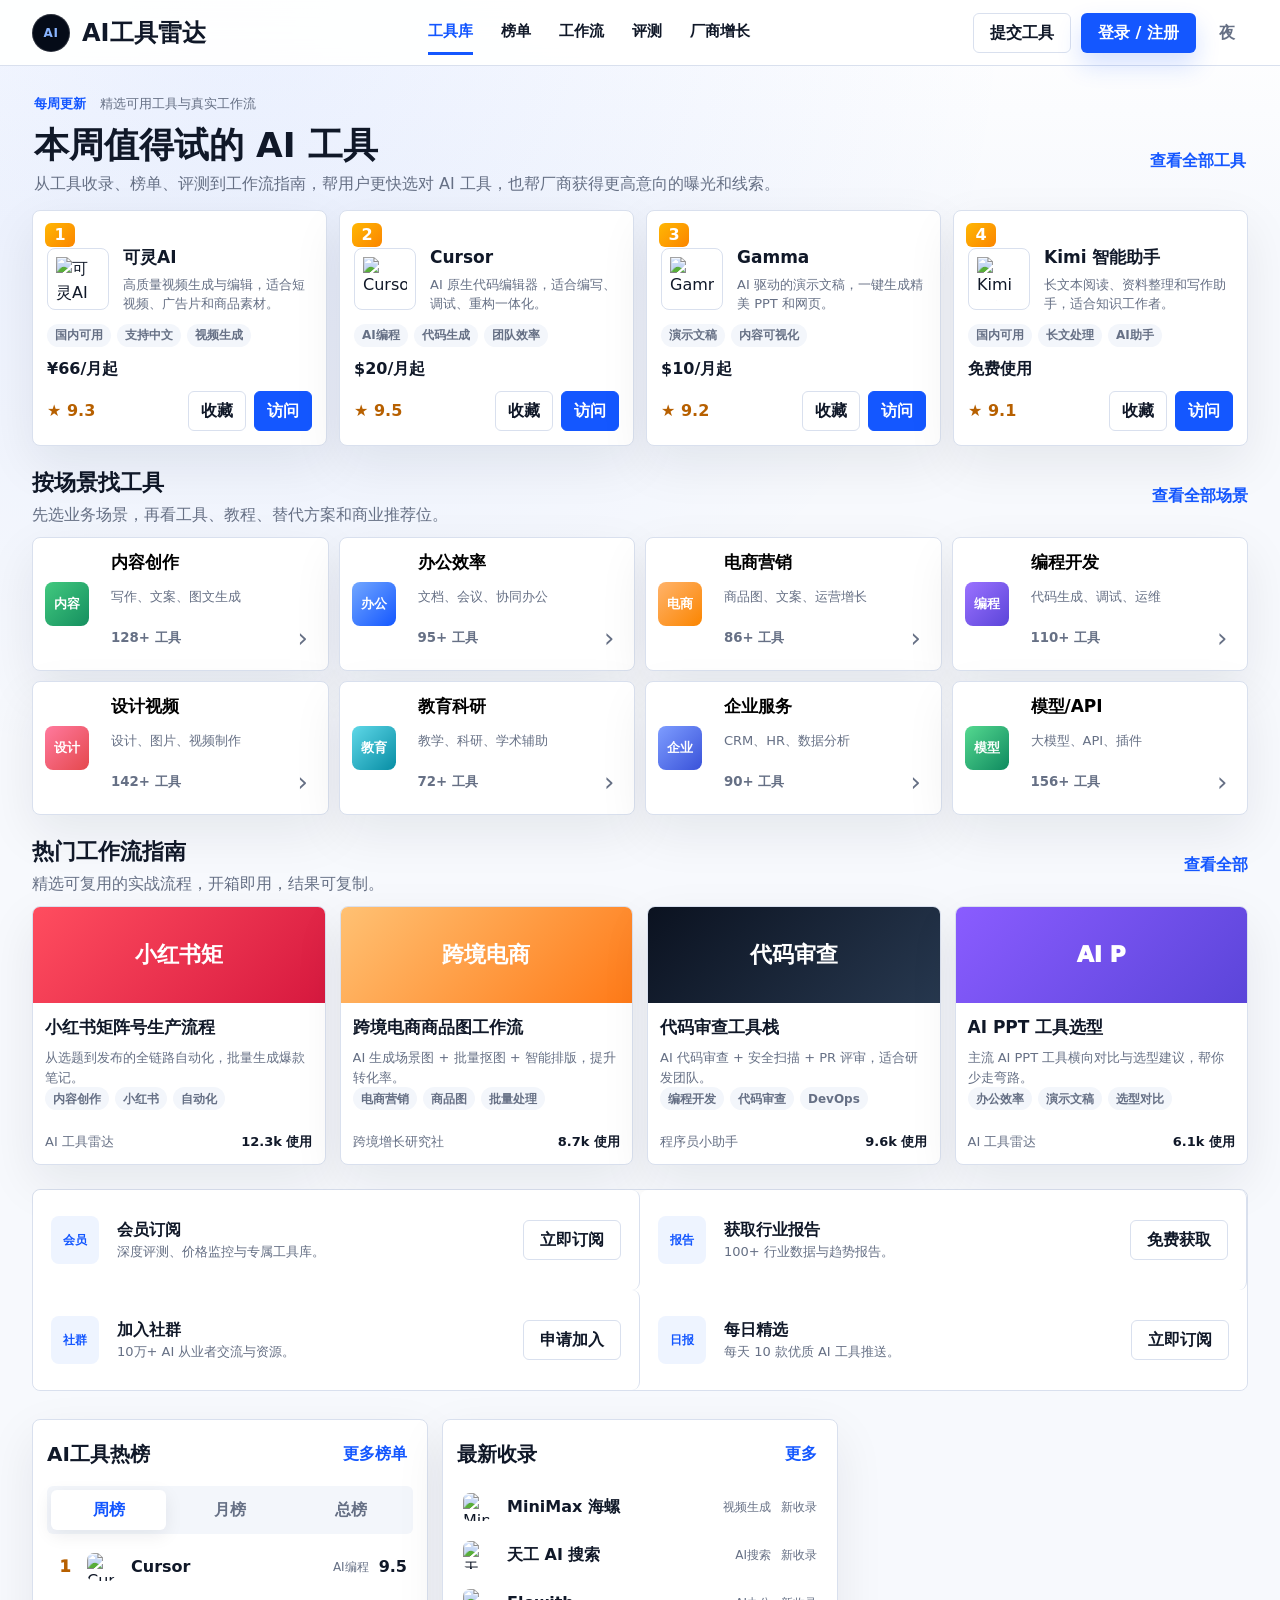
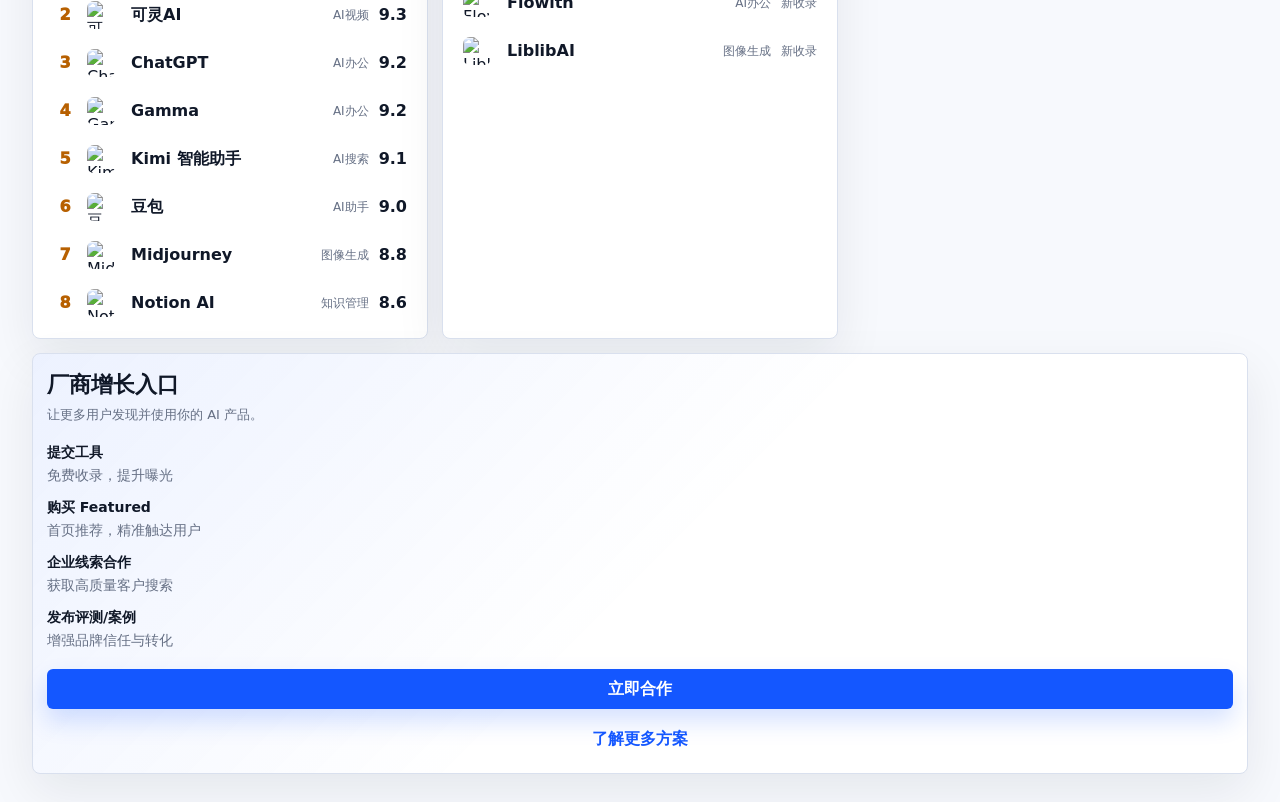
==== index.html @ bb4efcaf "Initial AI tools MVP" ====
<!doctype html>
<html lang="zh-CN">
  <head>
    <meta charset="UTF-8" />
    <meta name="viewport" content="width=device-width, initial-scale=1" />
    <meta
      name="description"
      content="AI工具雷达是面向中文用户的 AI 工具市场、榜单、工作流指南和厂商增长平台。"
    />
    <title>AI工具雷达 - 国内领先的 AI 工具市场</title>
    <link rel="preconnect" href="https://www.google.com" />
    <link rel="stylesheet" href="./styles.css" />
  </head>
  <body>
    <a class="skip-link" href="#main">跳到主要内容</a>

    <header class="site-header">
      <a class="brand" href="#main" aria-label="AI工具雷达首页">
        <span class="brand-mark">AI</span>
        <span class="brand-name">AI工具雷达</span>
      </a>

      <nav class="primary-nav" aria-label="主导航">
        <a class="is-active" href="#tools">工具库</a>
        <a href="#rankings">榜单</a>
        <a href="#workflows">工作流</a>
        <a href="#reviews">评测</a>
        <a href="#growth">厂商增长</a>
      </nav>

      <div class="header-search" role="search">
        <label class="sr-only" for="globalSearch">搜索工具、场景或工作流</label>
        <input id="globalSearch" type="search" autocomplete="off" placeholder="搜索工具、场景或工作流" />
      </div>

      <div class="header-actions">
        <button class="button button-ghost" id="openSubmit" type="button">提交工具</button>
        <button class="button button-primary" id="joinButton" type="button">登录 / 注册</button>
        <button class="icon-button" id="themeToggle" type="button" aria-label="切换深色模式">夜</button>
      </div>
    </header>

    <main class="page-shell" id="main">
      <section class="main-column">
        <section class="editorial-hero" aria-labelledby="heroTitle">
          <div class="hero-kicker">
            <span>每周更新</span>
            <span>精选可用工具与真实工作流</span>
          </div>
          <div class="hero-title-row">
            <div>
              <h1 id="heroTitle">本周值得试的 AI 工具</h1>
              <p>
                从工具收录、榜单、评测到工作流指南，帮用户更快选对 AI 工具，也帮厂商获得更高意向的曝光和线索。
              </p>
            </div>
            <a class="text-link" href="#tools">查看全部工具</a>
          </div>
        </section>

        <section class="featured-grid" id="tools" aria-label="精选 AI 工具">
          <div id="featuredTools" class="featured-tools"></div>
        </section>

        <section class="section-block" aria-labelledby="categoryTitle">
          <div class="section-heading">
            <div>
              <h2 id="categoryTitle">按场景找工具</h2>
              <p>先选业务场景，再看工具、教程、替代方案和商业推荐位。</p>
            </div>
            <a class="text-link" href="#allCategories">查看全部场景</a>
          </div>
          <div class="category-grid" id="categoryGrid"></div>
        </section>

        <section class="section-block" id="workflows" aria-labelledby="workflowTitle">
          <div class="section-heading">
            <div>
              <h2 id="workflowTitle">热门工作流指南</h2>
              <p>精选可复用的实战流程，开箱即用，结果可复制。</p>
            </div>
            <a class="text-link" href="#workflowTitle">查看全部</a>
          </div>
          <div class="workflow-grid" id="workflowGrid"></div>
        </section>

        <section class="conversion-strip" id="growth" aria-label="商业转化入口">
          <article>
            <span class="conversion-icon">会员</span>
            <div>
              <strong>会员订阅</strong>
              <p>深度评测、价格监控与专属工具库。</p>
            </div>
            <button class="button button-outline" type="button" data-plan="会员订阅">立即订阅</button>
          </article>
          <article>
            <span class="conversion-icon">报告</span>
            <div>
              <strong>获取行业报告</strong>
              <p>100+ 行业数据与趋势报告。</p>
            </div>
            <button class="button button-outline" type="button" data-plan="行业报告">免费获取</button>
          </article>
          <article>
            <span class="conversion-icon">社群</span>
            <div>
              <strong>加入社群</strong>
              <p>10万+ AI 从业者交流与资源。</p>
            </div>
            <button class="button button-outline" type="button" data-plan="加入社群">申请加入</button>
          </article>
          <article>
            <span class="conversion-icon">日报</span>
            <div>
              <strong>每日精选</strong>
              <p>每天 10 款优质 AI 工具推送。</p>
            </div>
            <button class="button button-outline" type="button" data-plan="每日精选">立即订阅</button>
          </article>
        </section>
      </section>

      <aside class="side-column" aria-label="热榜和增长模块">
        <section class="panel" id="rankings">
          <div class="panel-header">
            <h2>AI工具热榜</h2>
            <button class="small-link" type="button">更多榜单</button>
          </div>
          <div class="tab-row" aria-label="榜单周期">
            <button class="tab is-active" data-rank-period="week" type="button">周榜</button>
            <button class="tab" data-rank-period="month" type="button">月榜</button>
            <button class="tab" data-rank-period="all" type="button">总榜</button>
          </div>
          <div id="rankingList" class="ranking-list"></div>
        </section>

        <section class="panel">
          <div class="panel-header">
            <h2>最新收录</h2>
            <button class="small-link" type="button">更多</button>
          </div>
          <div id="latestList" class="latest-list"></div>
        </section>

        <section class="growth-panel">
          <div class="growth-copy">
            <h2>厂商增长入口</h2>
            <p>让更多用户发现并使用你的 AI 产品。</p>
          </div>
          <ul>
            <li><strong>提交工具</strong><span>免费收录，提升曝光</span></li>
            <li><strong>购买 Featured</strong><span>首页推荐，精准触达用户</span></li>
            <li><strong>企业线索合作</strong><span>获取高质量客户搜索</span></li>
            <li><strong>发布评测/案例</strong><span>增强品牌信任与转化</span></li>
          </ul>
          <button class="button button-primary" id="openSponsor" type="button">立即合作</button>
          <button class="small-link growth-more" type="button">了解更多方案</button>
        </section>
      </aside>
    </main>

    <section class="tool-drawer" id="toolDrawer" aria-live="polite" aria-label="工具详情预览"></section>

    <div class="toast" id="toast" role="status" aria-live="polite"></div>

    <dialog class="vendor-modal" id="vendorModal" aria-labelledby="modalTitle">
      <form method="dialog">
        <div class="modal-header">
          <div>
            <p>厂商增长合作</p>
            <h2 id="modalTitle">提交工具或购买推广</h2>
          </div>
          <button class="icon-button" value="close" aria-label="关闭弹窗" type="submit">×</button>
        </div>
        <div class="modal-grid">
          <label>
            工具名称
            <input type="text" placeholder="例如：你的 AI 产品" />
          </label>
          <label>
            官网链接
            <input type="url" placeholder="https://example.com" />
          </label>
          <label>
            合作目标
            <select id="leadGoal">
              <option>付费收录</option>
              <option>Featured 推广</option>
              <option>企业线索</option>
              <option>行业报告赞助</option>
              <option>会员/社群合作</option>
            </select>
          </label>
          <label>
            联系方式
            <input type="email" placeholder="name@company.com" />
          </label>
        </div>
        <div class="modal-footer">
          <button class="button button-ghost" value="cancel" type="submit">稍后再说</button>
          <button class="button button-primary" id="submitLead" value="submit" type="submit">提交合作需求</button>
        </div>
      </form>
    </dialog>

    <script src="./app.js"></script>
  </body>
</html>
---- styles.css ----
:root {
  color-scheme: light;
  --bg: #f7f9fd;
  --surface: #ffffff;
  --surface-soft: #f3f6fb;
  --ink: #101828;
  --muted: #667085;
  --line: #d9e0ee;
  --primary: #1457ff;
  --primary-strong: #0b3edb;
  --green: #108c5a;
  --amber: #b76000;
  --red: #e5484d;
  --blue-soft: #eef4ff;
  --shadow: 0 18px 50px rgba(16, 24, 40, 0.08);
  --radius: 8px;
  --radius-sm: 6px;
  --font: Inter, ui-sans-serif, system-ui, -apple-system, BlinkMacSystemFont, "Segoe UI", sans-serif;
  --motion: 180ms ease-out;
}

[data-theme="dark"] {
  color-scheme: dark;
  --bg: #07111f;
  --surface: #0e1a2b;
  --surface-soft: #132236;
  --ink: #f5f8ff;
  --muted: #aebbd0;
  --line: #27384f;
  --primary: #7aa2ff;
  --primary-strong: #5b87f5;
  --green: #53d79c;
  --amber: #ffc266;
  --blue-soft: #10233e;
  --shadow: 0 18px 50px rgba(0, 0, 0, 0.32);
}

* {
  box-sizing: border-box;
}

html {
  scroll-behavior: smooth;
  overflow-x: hidden;
}

body {
  margin: 0;
  min-width: 320px;
  background:
    radial-gradient(circle at 18% 0%, rgba(20, 87, 255, 0.08), transparent 30%),
    linear-gradient(180deg, #ffffff 0%, var(--bg) 220px);
  color: var(--ink);
  font-family: var(--font);
  font-size: 16px;
  line-height: 1.5;
  letter-spacing: 0;
  overflow-x: hidden;
}

button,
input,
select {
  font: inherit;
}

button,
a {
  -webkit-tap-highlight-color: transparent;
}

button {
  cursor: pointer;
}

a {
  color: inherit;
  text-decoration: none;
}

img {
  display: block;
  max-width: 100%;
}

:focus-visible {
  outline: 3px solid color-mix(in srgb, var(--primary) 72%, white);
  outline-offset: 3px;
}

.sr-only,
.skip-link {
  position: absolute;
  width: 1px;
  height: 1px;
  overflow: hidden;
  clip: rect(0 0 0 0);
}

.skip-link:focus {
  position: fixed;
  top: 12px;
  left: 12px;
  z-index: 1000;
  width: auto;
  height: auto;
  clip: auto;
  padding: 10px 14px;
  border-radius: var(--radius-sm);
  background: var(--ink);
  color: var(--surface);
}

.site-header {
  position: sticky;
  top: 0;
  z-index: 40;
  display: grid;
  grid-template-columns: auto minmax(360px, 1fr) minmax(260px, 380px) auto;
  gap: 22px;
  align-items: center;
  min-height: 66px;
  padding: 0 32px;
  border-bottom: 1px solid var(--line);
  background: color-mix(in srgb, var(--surface) 93%, transparent);
  backdrop-filter: blur(18px);
}

.brand,
.primary-nav,
.header-actions,
.panel-header,
.section-heading,
.hero-title-row,
.card-footer,
.tool-head,
.tag-row,
.workflow-footer,
.drawer-brand,
.drawer-actions,
.modal-header,
.modal-footer {
  display: flex;
  align-items: center;
}

.brand {
  gap: 12px;
  font-weight: 900;
  font-size: 24px;
  white-space: nowrap;
}

.brand-mark {
  display: grid;
  place-items: center;
  width: 38px;
  height: 38px;
  border-radius: 50%;
  background: #050b18;
  color: #89b4ff;
  font-size: 12px;
  letter-spacing: 0.5px;
  box-shadow: inset 0 0 0 1px rgba(255, 255, 255, 0.16);
}

.primary-nav {
  gap: 28px;
  justify-content: center;
  min-width: 0;
}

.primary-nav a {
  min-height: 44px;
  display: inline-flex;
  align-items: center;
  border-bottom: 3px solid transparent;
  color: var(--ink);
  font-size: 15px;
  font-weight: 800;
}

.primary-nav a:hover,
.primary-nav a.is-active {
  color: var(--primary);
  border-bottom-color: var(--primary);
}

.header-search input {
  width: 100%;
  min-height: 42px;
  border: 1px solid var(--line);
  border-radius: var(--radius-sm);
  background: var(--surface);
  color: var(--ink);
  padding: 0 16px;
}

.header-actions {
  gap: 10px;
  justify-content: flex-end;
}

.button,
.icon-button,
.small-link,
.tab,
.mini-button {
  min-height: 40px;
  border-radius: var(--radius-sm);
  border: 1px solid transparent;
  transition: transform var(--motion), background var(--motion), border-color var(--motion), color var(--motion);
}

.button:active,
.icon-button:active,
.tab:active,
.mini-button:active,
.category-card:active,
.ranking-item:active,
.latest-item:active {
  transform: scale(0.98);
}

.button {
  display: inline-flex;
  align-items: center;
  justify-content: center;
  gap: 8px;
  padding: 0 16px;
  font-weight: 800;
  white-space: nowrap;
}

.button-primary {
  background: var(--primary);
  color: #fff;
  box-shadow: 0 12px 24px rgba(20, 87, 255, 0.18);
}

.button-primary:hover {
  background: var(--primary-strong);
}

.button-ghost,
.button-outline {
  border-color: var(--line);
  background: var(--surface);
  color: var(--ink);
}

.button-outline:hover,
.button-ghost:hover {
  border-color: color-mix(in srgb, var(--primary) 48%, var(--line));
  color: var(--primary);
}

.icon-button {
  min-width: 42px;
  background: transparent;
  color: var(--muted);
  font-weight: 800;
}

.page-shell {
  display: grid;
  grid-template-columns: minmax(0, 1fr) 356px;
  gap: 28px;
  width: min(100%, 1512px);
  margin: 0 auto;
  padding: 18px 32px 28px;
}

.main-column,
.side-column {
  min-width: 0;
  max-width: 100%;
}

.side-column {
  position: sticky;
  top: 88px;
  align-self: start;
  display: grid;
  gap: 14px;
}

.editorial-hero {
  padding: 10px 2px 14px;
}

.hero-kicker {
  display: flex;
  flex-wrap: wrap;
  gap: 14px;
  margin-bottom: 12px;
  color: var(--muted);
  font-size: 13px;
}

.hero-kicker span:first-child {
  color: var(--primary);
  font-weight: 900;
}

.hero-title-row {
  justify-content: space-between;
  gap: 24px;
}

h1,
h2,
h3,
p {
  margin-top: 0;
}

h1 {
  margin-bottom: 8px;
  font-size: clamp(30px, 2.7vw, 38px);
  line-height: 1.12;
  letter-spacing: 0;
}

.editorial-hero p,
.section-heading p {
  max-width: 760px;
  margin-bottom: 0;
  color: var(--muted);
}

.text-link,
.small-link,
.growth-more {
  border: 0;
  background: transparent;
  color: var(--primary);
  font-weight: 850;
}

.featured-tools {
  display: grid;
  grid-template-columns: repeat(4, minmax(0, 1fr));
  gap: 12px;
}

.featured-card,
.category-card,
.workflow-card,
.panel,
.growth-panel,
.conversion-strip article,
.tool-drawer,
.vendor-modal {
  border: 1px solid var(--line);
  border-radius: var(--radius);
  background: var(--surface);
  box-shadow: var(--shadow);
}

.featured-card {
  position: relative;
  display: grid;
  gap: 10px;
  min-height: 214px;
  padding: 22px 14px 14px;
  transition: transform var(--motion), border-color var(--motion);
}

.featured-card:hover,
.featured-card.is-selected {
  transform: translateY(-2px);
  border-color: color-mix(in srgb, var(--primary) 42%, var(--line));
}

.rank-badge {
  position: absolute;
  top: 12px;
  left: 12px;
  display: grid;
  place-items: center;
  width: 30px;
  height: 24px;
  border-radius: var(--radius-sm);
  background: linear-gradient(135deg, #ffb703, #fb8500);
  color: #fff;
  font-weight: 900;
}

.tool-head {
  gap: 14px;
  margin-top: 12px;
}

.tool-head > div,
.workflow-body,
.featured-card,
.category-card,
.workflow-card {
  min-width: 0;
}

.tool-logo {
  flex: 0 0 auto;
  width: 62px;
  height: 62px;
  padding: 8px;
  border: 1px solid var(--line);
  border-radius: var(--radius);
  background: #fff;
}

.tool-head h3 {
  margin-bottom: 4px;
  font-size: 17px;
}

.tool-head p,
.workflow-body p,
.growth-panel p,
.conversion-strip p,
.drawer-desc {
  margin-bottom: 0;
  color: var(--muted);
  font-size: 13px;
  overflow-wrap: anywhere;
}

.tool-head p,
.workflow-body p {
  display: -webkit-box;
  overflow: hidden;
  -webkit-box-orient: vertical;
  -webkit-line-clamp: 3;
}

.workflow-body p {
  -webkit-line-clamp: 2;
}

.tag-row {
  flex-wrap: wrap;
  gap: 6px;
}

.tag-row span {
  display: inline-flex;
  align-items: center;
  min-height: 23px;
  padding: 0 8px;
  border-radius: 999px;
  background: var(--surface-soft);
  color: var(--muted);
  font-size: 12px;
  font-weight: 800;
}

.price-line {
  color: var(--ink);
  font-weight: 700;
}

.card-footer {
  gap: 8px;
  margin-top: auto;
  flex-wrap: wrap;
}

.rating {
  margin-right: auto;
  color: var(--amber);
  font-weight: 900;
}

.mini-button {
  display: inline-flex;
  align-items: center;
  justify-content: center;
  min-width: 54px;
  padding: 0 12px;
  border-color: var(--line);
  background: var(--surface);
  color: var(--ink);
  font-weight: 800;
}

.mini-primary {
  background: var(--primary);
  color: #fff;
  border-color: var(--primary);
}

.section-block {
  margin-top: 20px;
}

.section-heading {
  justify-content: space-between;
  gap: 18px;
  margin-bottom: 10px;
}

.section-heading h2,
.panel h2,
.growth-panel h2 {
  margin-bottom: 4px;
  font-size: 22px;
}

.category-grid {
  display: grid;
  grid-template-columns: repeat(4, minmax(0, 1fr));
  gap: 10px;
}

.category-card {
  display: grid;
  grid-template-columns: 54px 1fr 18px;
  gap: 12px;
  align-items: center;
  min-height: 82px;
  padding: 12px;
  text-align: left;
}

.category-card::after {
  content: "›";
  color: var(--muted);
  font-size: 26px;
}

.category-card strong,
.category-card p,
.category-card small {
  grid-column: 2;
}

.category-card strong {
  font-size: 17px;
}

.category-card p {
  margin: 0;
  color: var(--muted);
  font-size: 13px;
}

.category-card small {
  color: var(--muted);
  font-weight: 800;
}

.category-mark {
  grid-row: 1 / span 3;
  display: grid;
  place-items: center;
  width: 44px;
  height: 44px;
  border-radius: var(--radius);
  color: #fff;
  font-size: 13px;
  font-weight: 900;
}

.tint-green .category-mark { background: linear-gradient(135deg, #42c97f, #158f5f); }
.tint-blue .category-mark { background: linear-gradient(135deg, #72a7ff, #1457ff); }
.tint-orange .category-mark { background: linear-gradient(135deg, #ffb36b, #fb8500); }
.tint-violet .category-mark { background: linear-gradient(135deg, #9b72ff, #5b45d9); }
.tint-rose .category-mark { background: linear-gradient(135deg, #ff7a9e, #e5484d); }
.tint-cyan .category-mark { background: linear-gradient(135deg, #5fd8e8, #078da4); }
.tint-indigo .category-mark { background: linear-gradient(135deg, #7e9dff, #3952d9); }
.tint-emerald .category-mark { background: linear-gradient(135deg, #55d990, #0f8a5f); }

.workflow-grid {
  display: grid;
  grid-template-columns: repeat(4, minmax(0, 1fr));
  gap: 14px;
}

.workflow-card {
  overflow: hidden;
}

.workflow-cover {
  display: grid;
  place-items: center;
  height: 96px;
  color: #fff;
  font-size: 22px;
  font-weight: 950;
  text-align: center;
}

.accent-red .workflow-cover { background: linear-gradient(135deg, #ff4d5f, #d7193f); }
.accent-orange .workflow-cover { background: linear-gradient(135deg, #ffc173, #ff7a18); }
.accent-dark .workflow-cover { background: linear-gradient(135deg, #0b1220, #27384f); }
.accent-purple .workflow-cover { background: linear-gradient(135deg, #8a5cff, #5b45d9); }

.workflow-body {
  padding: 12px;
}

.workflow-body h3 {
  margin-bottom: 8px;
  font-size: 17px;
}

.workflow-footer {
  justify-content: space-between;
  gap: 12px;
  padding: 10px 12px 12px;
  color: var(--muted);
  font-size: 13px;
}

.workflow-footer strong {
  color: var(--ink);
}

.conversion-strip {
  display: grid;
  grid-template-columns: repeat(4, minmax(0, 1fr));
  margin-top: 24px;
  border: 1px solid var(--line);
  border-radius: var(--radius);
  overflow: hidden;
  background: var(--surface);
}

.conversion-strip article {
  display: grid;
  grid-template-columns: 54px 1fr auto;
  gap: 12px;
  align-items: center;
  min-height: 100px;
  padding: 14px 18px;
  border: 0;
  border-right: 1px solid var(--line);
  box-shadow: none;
}

.conversion-strip article:last-child {
  border-right: 0;
}

.conversion-icon {
  display: grid;
  place-items: center;
  width: 48px;
  height: 48px;
  border-radius: var(--radius);
  background: var(--blue-soft);
  color: var(--primary);
  font-size: 12px;
  font-weight: 950;
}

.panel,
.growth-panel {
  padding: 14px;
}

.panel-header {
  justify-content: space-between;
  gap: 10px;
  margin-bottom: 12px;
}

.panel-header h2 {
  margin-bottom: 0;
  font-size: 20px;
}

.tab-row {
  display: grid;
  grid-template-columns: repeat(3, 1fr);
  gap: 6px;
  padding: 4px;
  border-radius: var(--radius-sm);
  background: var(--surface-soft);
  margin-bottom: 12px;
}

.tab {
  background: transparent;
  color: var(--muted);
  font-weight: 850;
}

.tab.is-active {
  background: var(--surface);
  color: var(--primary);
  box-shadow: 0 5px 18px rgba(16, 24, 40, 0.08);
}

.ranking-list,
.latest-list {
  display: grid;
  gap: 6px;
}

.ranking-item,
.latest-item {
  display: grid;
  grid-template-columns: 24px 34px 1fr auto auto;
  gap: 10px;
  align-items: center;
  min-height: 42px;
  width: 100%;
  border: 0;
  border-radius: var(--radius-sm);
  background: transparent;
  color: var(--ink);
  text-align: left;
}

.ranking-item:hover,
.ranking-item.is-selected,
.latest-item:hover,
.latest-item.is-selected {
  background: var(--surface-soft);
}

.ranking-item img,
.latest-item img {
  width: 28px;
  height: 28px;
  border-radius: 7px;
}

.rank-number {
  color: var(--amber);
  font-weight: 950;
  text-align: center;
}

.ranking-item strong,
.latest-item strong {
  min-width: 0;
  overflow: hidden;
  text-overflow: ellipsis;
  white-space: nowrap;
}

.ranking-item small,
.latest-item span,
.latest-item small {
  color: var(--muted);
  font-size: 12px;
}

.ranking-item b {
  color: var(--ink);
}

.latest-item {
  grid-template-columns: 34px 1fr auto auto;
}

.growth-panel {
  background:
    linear-gradient(135deg, rgba(20, 87, 255, 0.08), transparent 52%),
    var(--surface);
}

.growth-panel ul {
  display: grid;
  gap: 11px;
  padding: 0;
  margin: 18px 0;
  list-style: none;
}

.growth-panel li {
  display: grid;
  gap: 2px;
  color: var(--muted);
  font-size: 14px;
}

.growth-panel li strong {
  color: var(--ink);
}

.growth-panel .button {
  width: 100%;
}

.growth-more {
  width: 100%;
  margin-top: 10px;
}

.tool-drawer {
  position: fixed;
  left: 32px;
  right: 32px;
  bottom: 24px;
  z-index: 30;
  display: none;
  max-width: 940px;
  margin: 0 auto;
  transform: translateY(0);
}

.tool-drawer.is-open {
  display: block;
}

.drawer-inner {
  display: grid;
  grid-template-columns: minmax(210px, 1fr) minmax(260px, 1.4fr) auto;
  gap: 18px;
  align-items: center;
  padding: 12px 14px;
}

.drawer-brand {
  gap: 12px;
}

.drawer-brand img {
  width: 48px;
  height: 48px;
  border-radius: 10px;
}

.drawer-brand p {
  margin-bottom: 2px;
  color: var(--primary);
  font-size: 12px;
  font-weight: 900;
}

.drawer-brand h2 {
  margin-bottom: 0;
  font-size: 20px;
}

.drawer-metrics {
  display: flex;
  gap: 8px;
  flex-wrap: wrap;
}

.drawer-metrics span {
  display: grid;
  min-width: 76px;
  padding: 8px 10px;
  border-radius: var(--radius-sm);
  background: var(--surface-soft);
  color: var(--muted);
  font-size: 12px;
}

.drawer-metrics b {
  color: var(--ink);
  font-size: 16px;
}

.drawer-actions {
  gap: 8px;
  justify-content: flex-end;
}

.toast {
  position: fixed;
  right: 24px;
  bottom: 24px;
  z-index: 200;
  transform: translateY(20px);
  max-width: 360px;
  padding: 12px 16px;
  border-radius: var(--radius);
  background: var(--ink);
  color: var(--surface);
  opacity: 0;
  pointer-events: none;
  transition: opacity 220ms ease, transform 220ms ease;
}

.toast.is-visible {
  transform: translateY(0);
  opacity: 1;
}

.vendor-modal {
  width: min(720px, calc(100% - 32px));
  padding: 0;
  color: var(--ink);
}

.vendor-modal::backdrop {
  background: rgba(5, 11, 24, 0.56);
}

.vendor-modal form {
  padding: 24px;
}

.modal-header {
  justify-content: space-between;
  gap: 18px;
  margin-bottom: 18px;
}

.modal-header p {
  margin-bottom: 4px;
  color: var(--primary);
  font-weight: 900;
}

.modal-header h2 {
  margin-bottom: 0;
}

.modal-grid {
  display: grid;
  grid-template-columns: 1fr 1fr;
  gap: 14px;
}

.modal-grid label {
  display: grid;
  gap: 8px;
  font-weight: 800;
}

.modal-grid input,
.modal-grid select {
  min-height: 44px;
  border: 1px solid var(--line);
  border-radius: var(--radius-sm);
  background: var(--surface);
  color: var(--ink);
  padding: 0 12px;
}

.modal-footer {
  justify-content: flex-end;
  gap: 10px;
  margin-top: 20px;
}

@media (prefers-reduced-motion: reduce) {
  *,
  *::before,
  *::after {
    scroll-behavior: auto !important;
    transition-duration: 0.01ms !important;
  }
}

@media (max-width: 1280px) {
  .site-header {
    grid-template-columns: auto 1fr auto;
  }

  .header-search {
    display: none;
  }

  .page-shell {
    grid-template-columns: 1fr;
  }

  .side-column {
    position: static;
    grid-template-columns: repeat(3, minmax(0, 1fr));
  }

  .growth-panel {
    grid-column: span 3;
  }

  .conversion-strip {
    grid-template-columns: repeat(2, minmax(0, 1fr));
  }
}

@media (max-width: 920px) {
  .site-header {
    grid-template-columns: 1fr auto;
    padding: 10px 16px;
  }

  .primary-nav {
    grid-column: 1 / -1;
    justify-content: flex-start;
    overflow-x: auto;
    gap: 18px;
  }

  .page-shell {
    width: 100%;
    max-width: 100vw;
    overflow-x: hidden;
    padding: 18px 16px 160px;
  }

  .featured-tools,
  .category-grid,
  .workflow-grid,
  .side-column {
    grid-template-columns: repeat(2, minmax(0, 1fr));
  }

  .growth-panel {
    grid-column: span 2;
  }

  .drawer-inner {
    grid-template-columns: 1fr;
  }

  .drawer-actions {
    justify-content: stretch;
  }

  .drawer-actions .button {
    flex: 1;
  }
}

@media (max-width: 640px) {
  body {
    background: var(--bg);
  }

  .site-header {
    display: flex;
    flex-wrap: wrap;
  }

  .brand {
    font-size: 19px;
  }

  .header-actions {
    margin-left: auto;
  }

  .header-actions .button-primary,
  .header-actions .button-ghost {
    display: none;
  }

  .primary-nav {
    width: 100%;
  }

  .hero-title-row,
  .section-heading {
    align-items: flex-start;
    flex-direction: column;
  }

  h1 {
    font-size: 30px;
  }

  .featured-tools,
  .category-grid,
  .workflow-grid,
  .side-column,
  .conversion-strip,
  .modal-grid {
    grid-template-columns: 1fr;
  }

  .featured-card {
    width: 100%;
    max-width: calc(100vw - 32px);
    overflow: hidden;
  }

  .tool-head {
    display: grid;
    grid-template-columns: 62px minmax(0, 1fr);
    align-items: flex-start;
  }

  .tool-head h3,
  .tool-head p,
  .editorial-hero p {
    max-width: 100%;
    word-break: break-all;
    overflow-wrap: anywhere;
  }

  .editorial-hero p {
    max-width: 300px;
  }

  .tool-head p {
    max-width: 220px;
  }

  .tool-head p {
    display: block;
    -webkit-line-clamp: unset;
  }

  .featured-card .tag-row,
  .featured-card .price-line,
  .featured-card .card-footer {
    max-width: 100%;
  }

  .card-footer {
    display: grid;
    grid-template-columns: 1fr 1fr;
  }

  .card-footer .mini-button {
    width: 100%;
    min-width: 0;
  }

  .rating {
    grid-column: 1 / -1;
    width: 100%;
  }

  .growth-panel {
    grid-column: auto;
  }

  .conversion-strip article {
    grid-template-columns: 48px 1fr;
    border-right: 0;
    border-bottom: 1px solid var(--line);
  }

  .conversion-strip article .button {
    grid-column: 1 / -1;
  }

  .tool-drawer {
    left: 12px;
    right: 12px;
    bottom: 12px;
  }
}
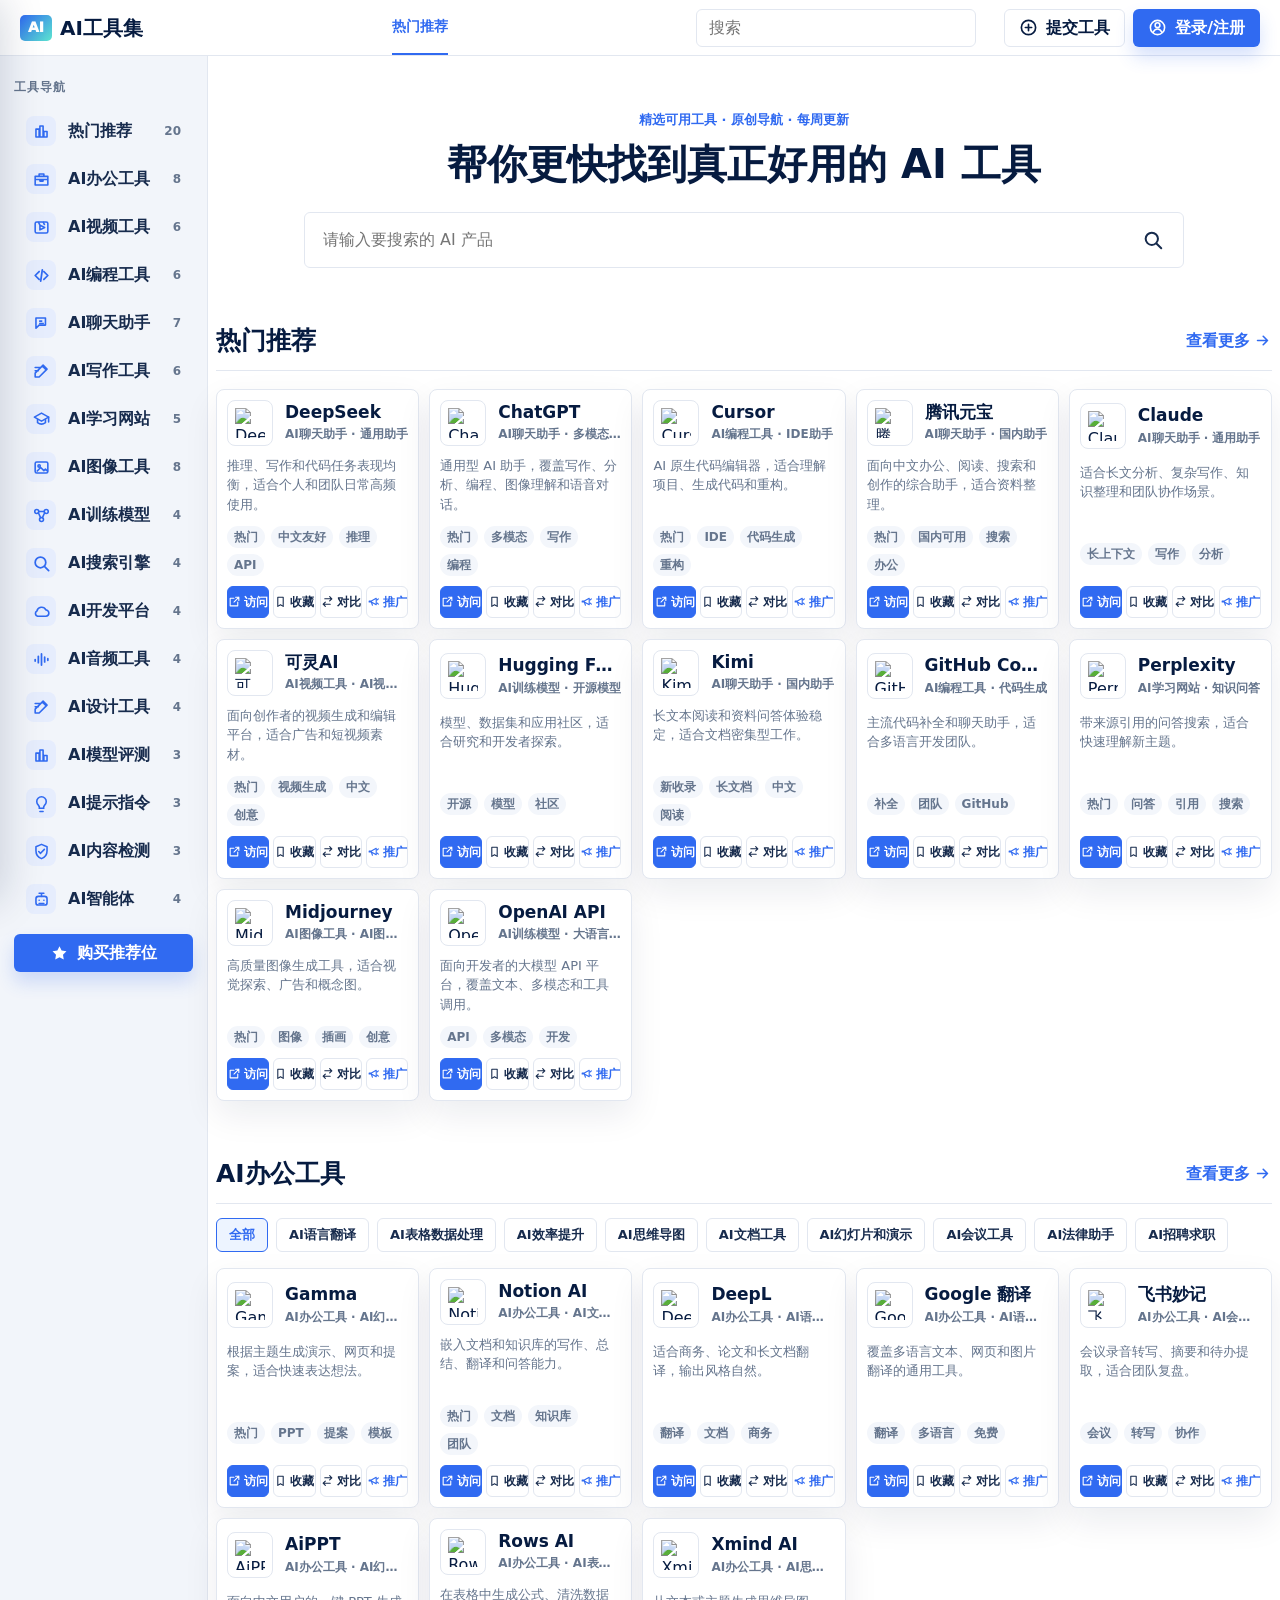
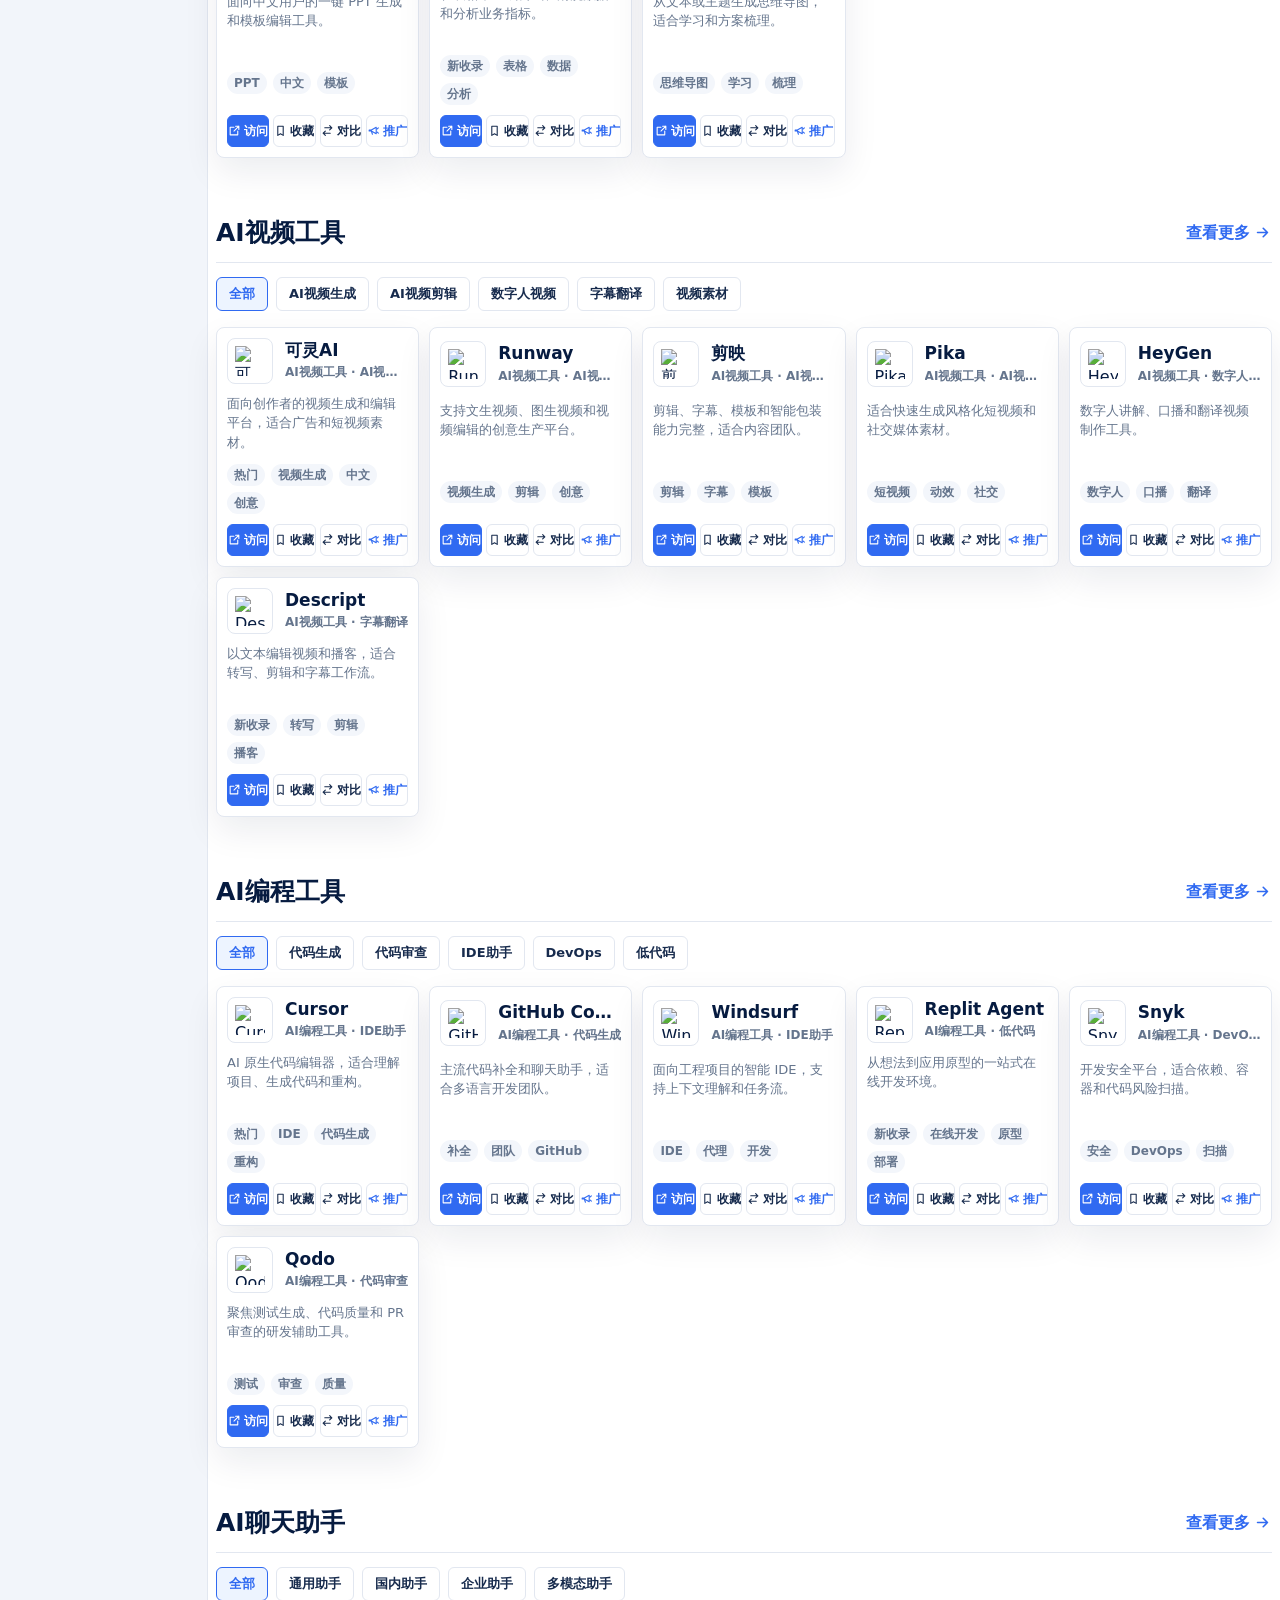
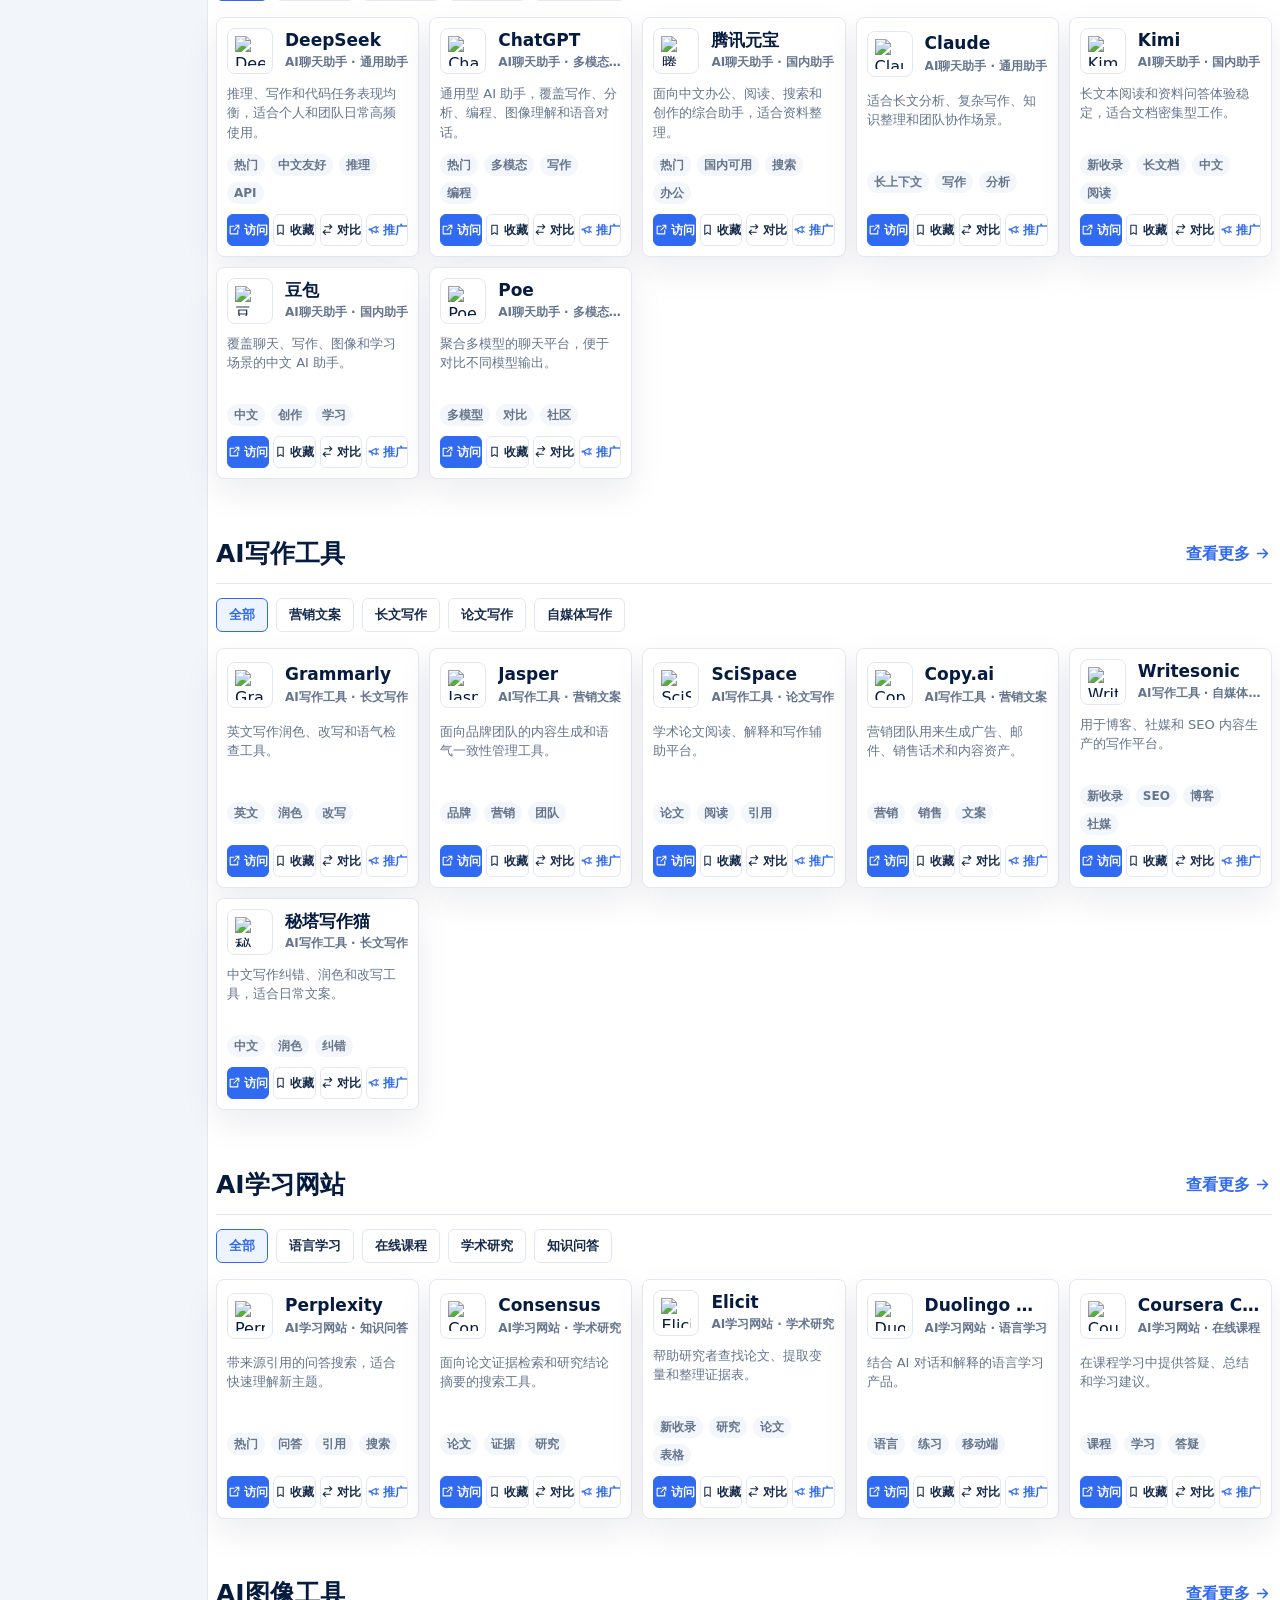
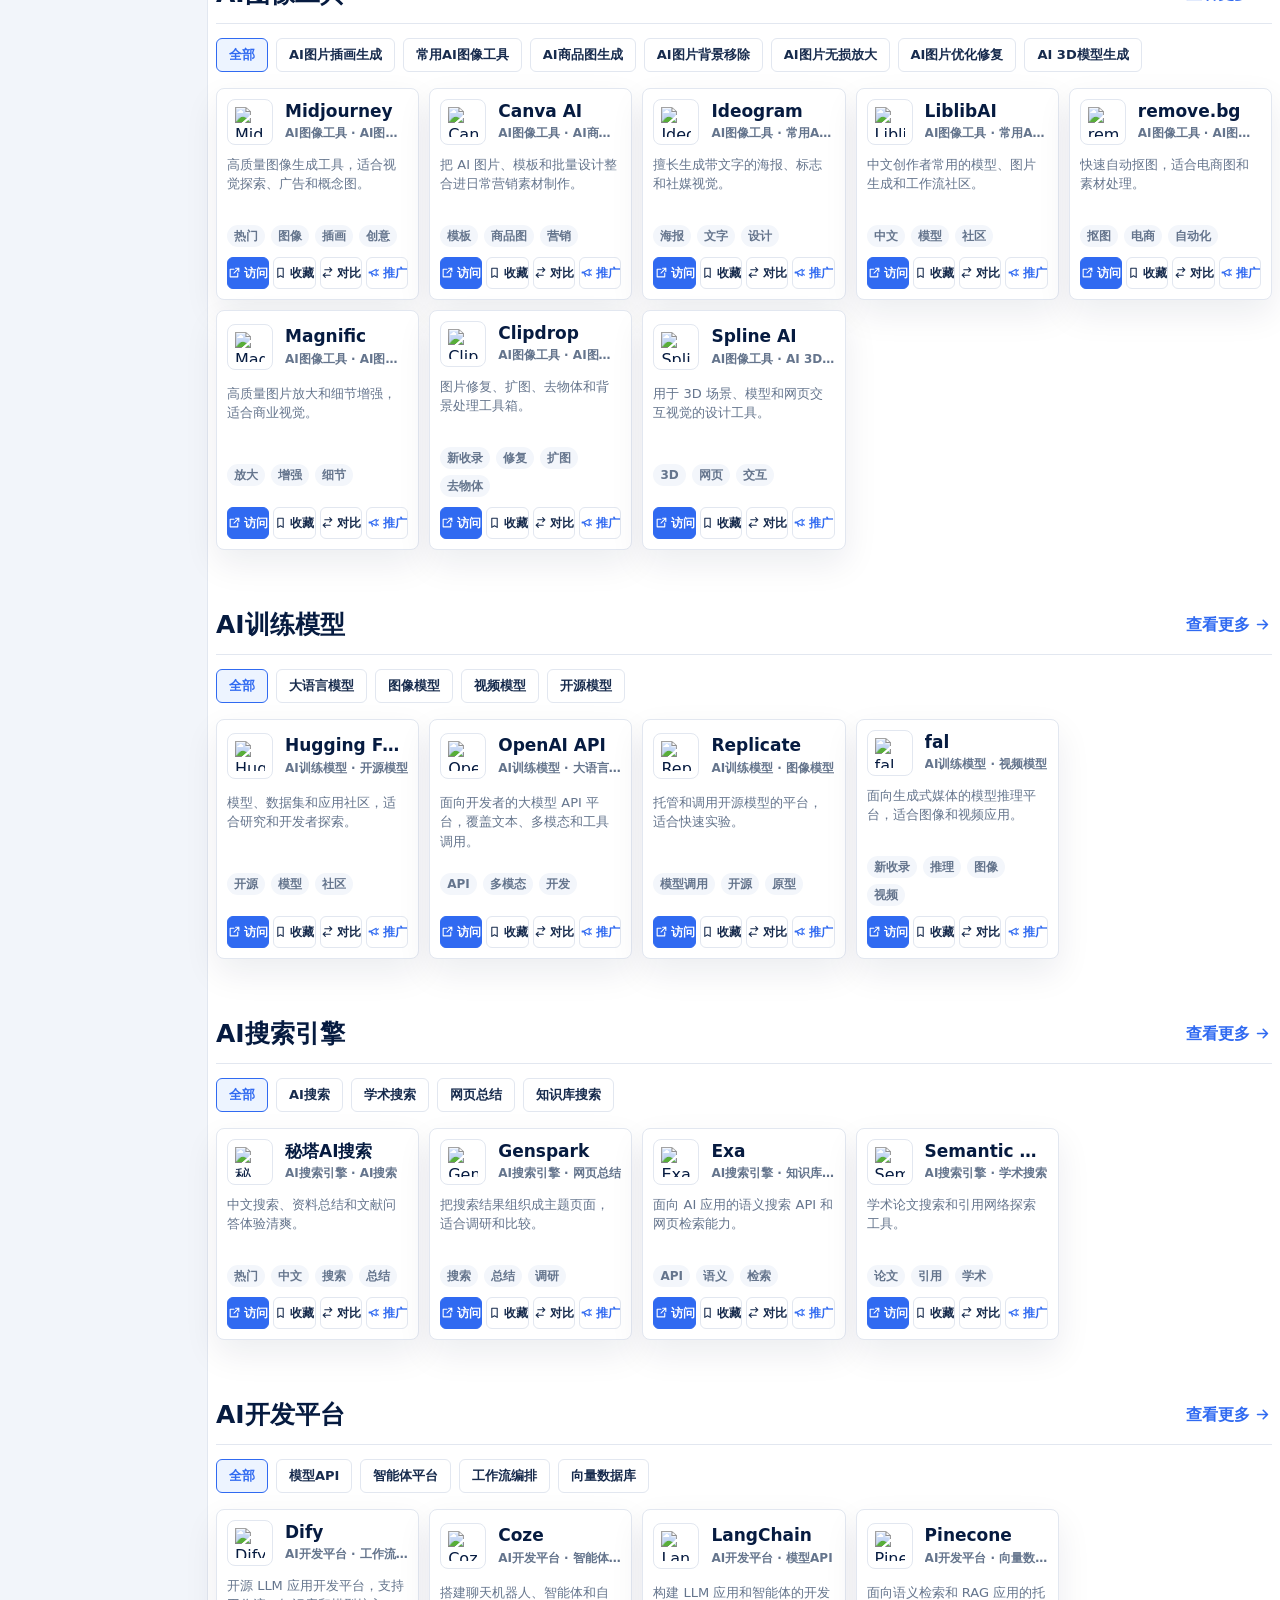
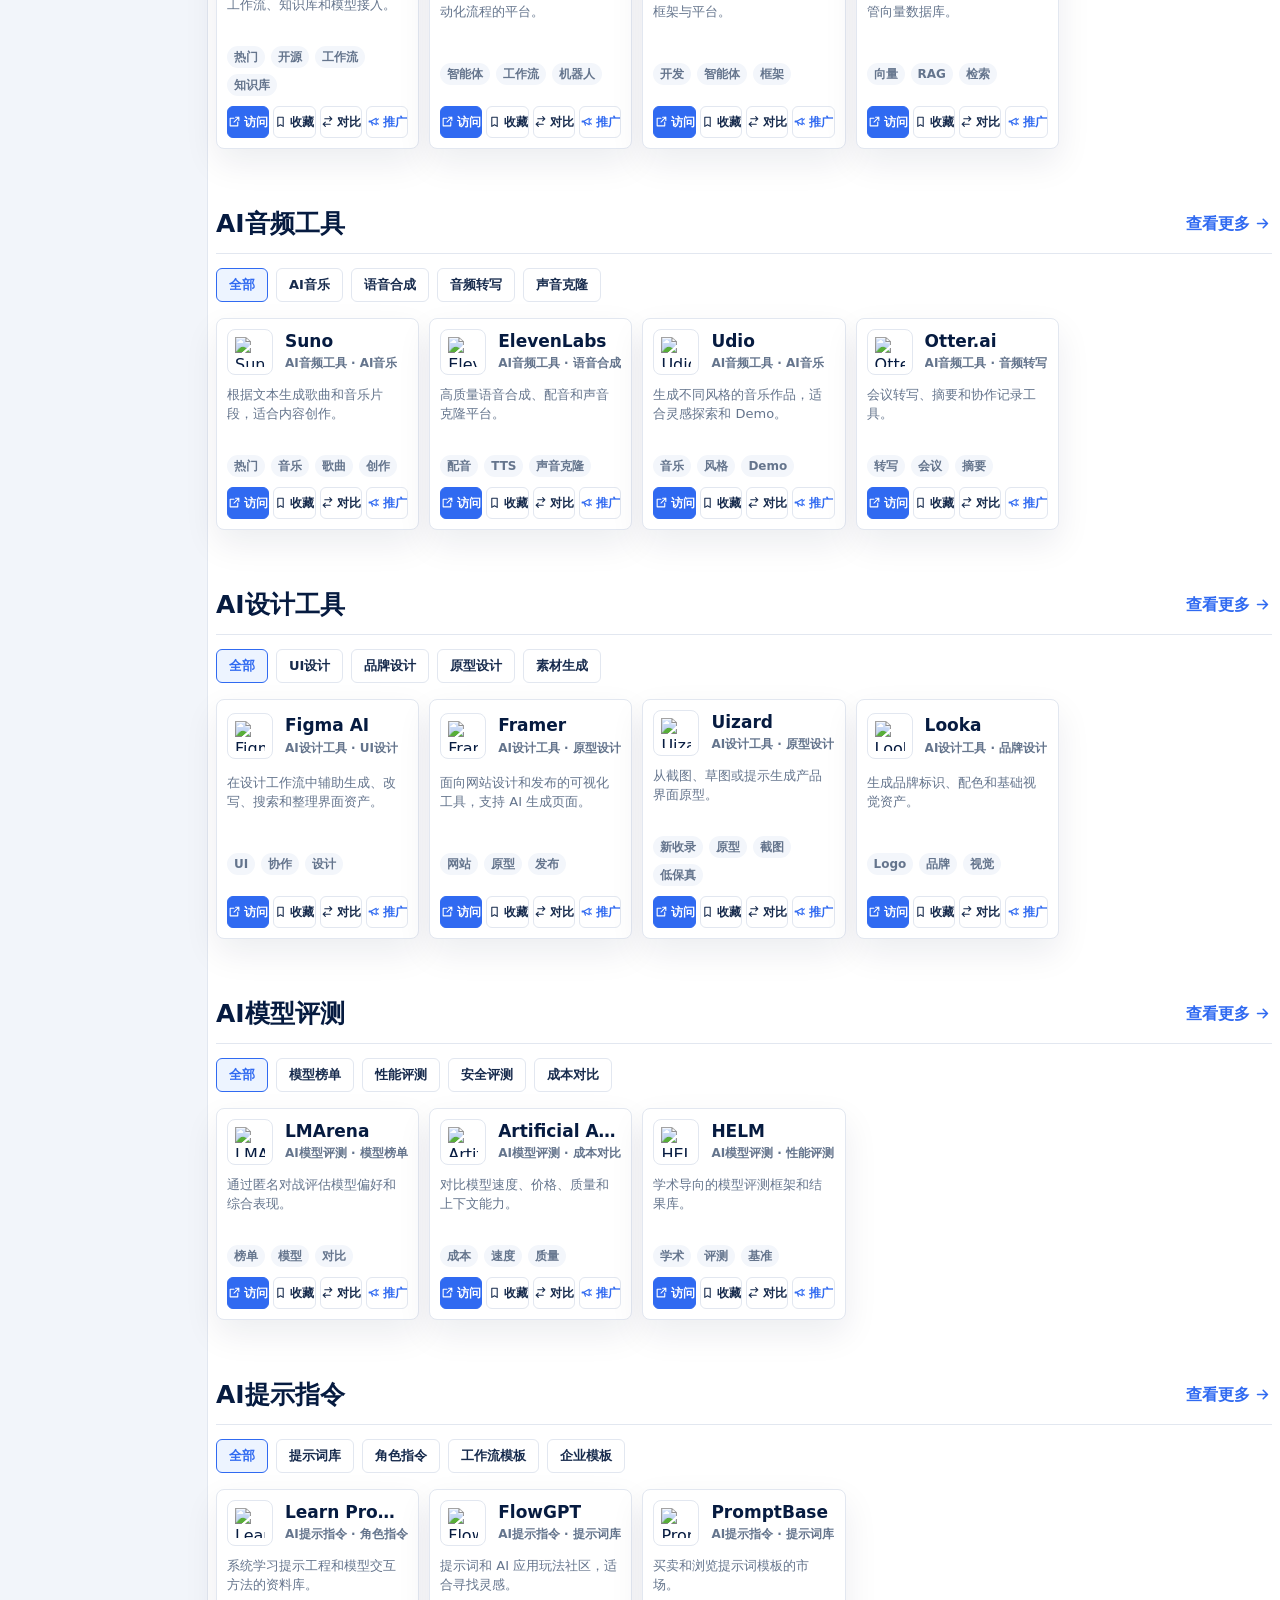
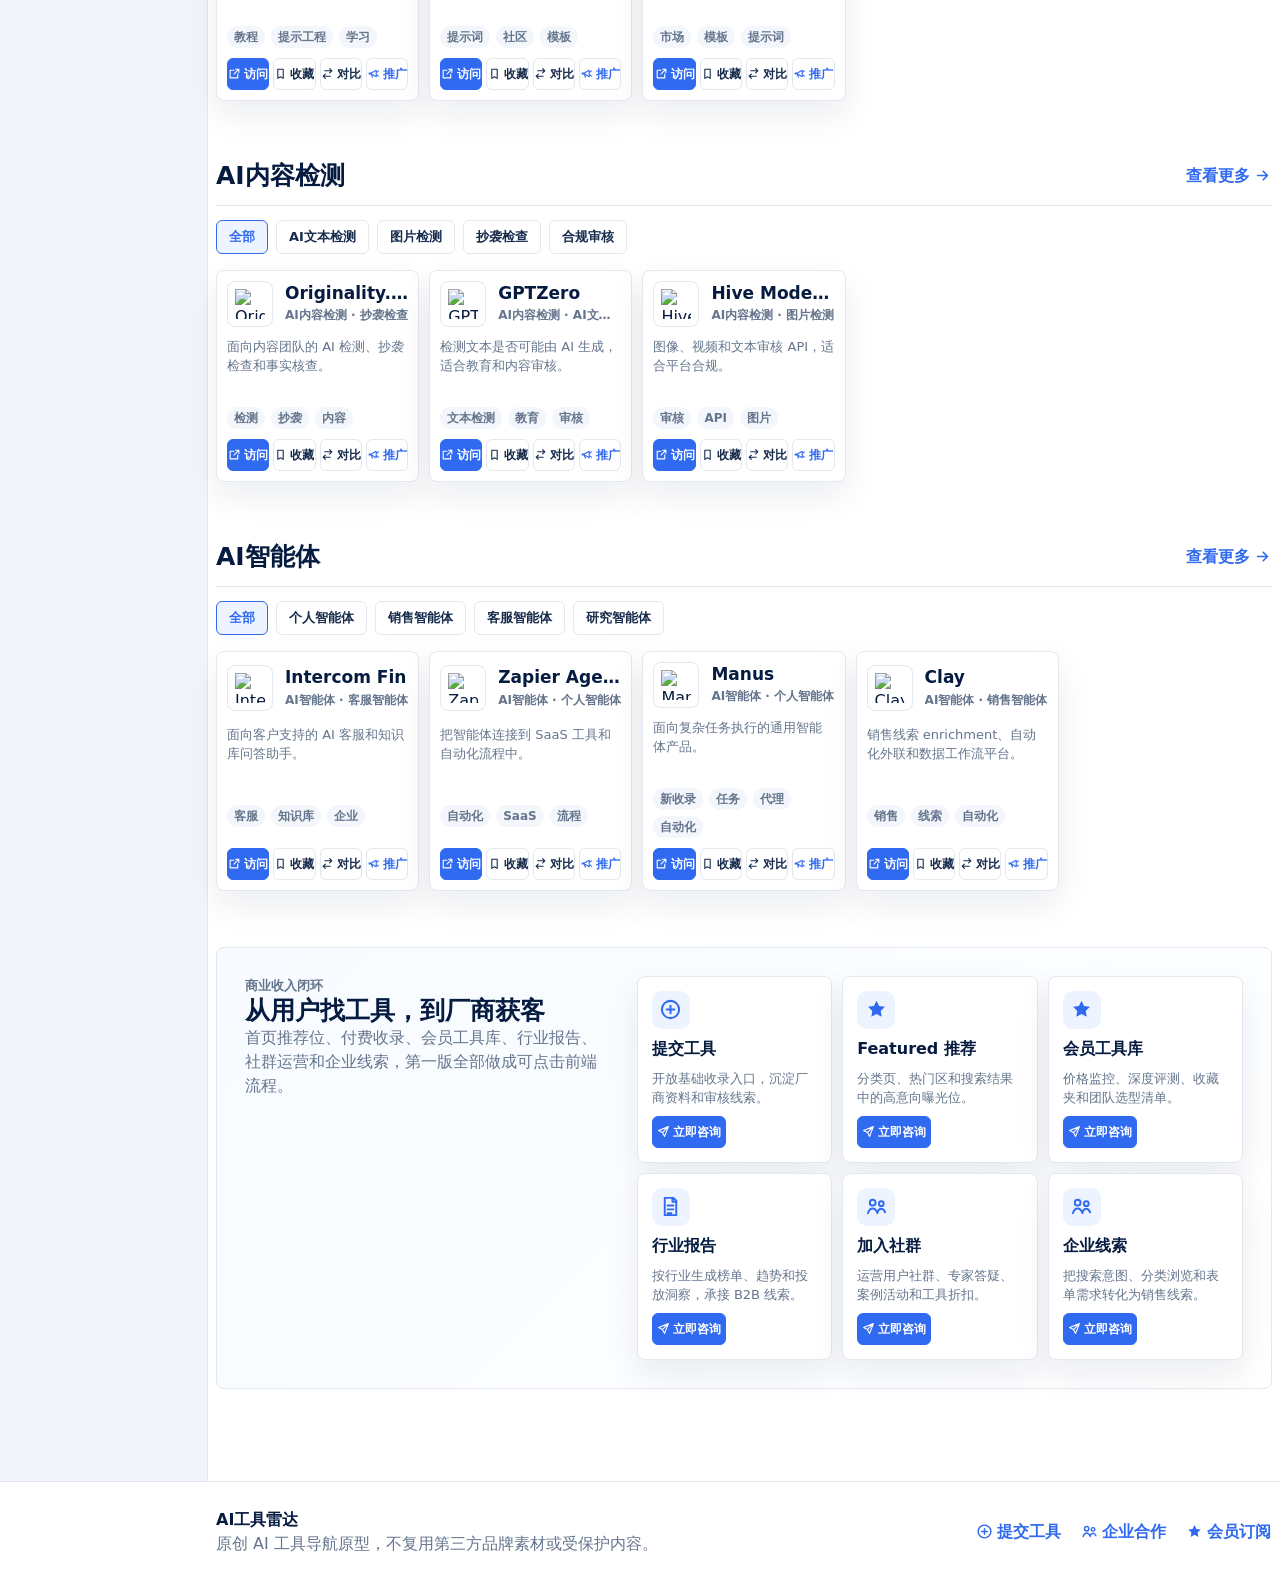
==== commit f2cd4087: "Sync root GitHub Pages site" ====
--- a/index.html
+++ b/index.html
@@ -5,9 +5,9 @@
     <meta name="viewport" content="width=device-width, initial-scale=1" />
     <meta
       name="description"
-      content="AI工具雷达是面向中文用户的 AI 工具市场、榜单、工作流指南和厂商增长平台。"
+      content="AI工具雷达是面向中文用户的原创 AI 工具导航、榜单和厂商增长平台。"
     />
-    <title>AI工具雷达 - 国内领先的 AI 工具市场</title>
+    <title>AI工具雷达 - 精选 AI 工具导航平台</title>
     <link rel="preconnect" href="https://www.google.com" />
     <link rel="stylesheet" href="./styles.css" />
   </head>
@@ -16,166 +16,148 @@
 
     <header class="site-header">
       <a class="brand" href="#main" aria-label="AI工具雷达首页">
-        <span class="brand-mark">AI</span>
-        <span class="brand-name">AI工具雷达</span>
+        <span class="brand-mark" aria-hidden="true">AI</span>
+        <span class="brand-name">AI工具集</span>
       </a>
 
       <nav class="primary-nav" aria-label="主导航">
-        <a class="is-active" href="#tools">工具库</a>
-        <a href="#rankings">榜单</a>
-        <a href="#workflows">工作流</a>
-        <a href="#reviews">评测</a>
-        <a href="#growth">厂商增长</a>
+        <a href="#hot" class="is-active">热门推荐</a>
       </nav>
 
       <div class="header-search" role="search">
-        <label class="sr-only" for="globalSearch">搜索工具、场景或工作流</label>
-        <input id="globalSearch" type="search" autocomplete="off" placeholder="搜索工具、场景或工作流" />
+        <label class="sr-only" for="globalSearch">搜索 AI 工具</label>
+        <input id="globalSearch" type="search" autocomplete="off" placeholder="搜索" />
       </div>
 
       <div class="header-actions">
-        <button class="button button-ghost" id="openSubmit" type="button">提交工具</button>
-        <button class="button button-primary" id="joinButton" type="button">登录 / 注册</button>
-        <button class="icon-button" id="themeToggle" type="button" aria-label="切换深色模式">夜</button>
+        <button class="button button-ghost compact-action" id="openSubmit" type="button">
+          <span class="iconfont icon-add_circle button-icon" aria-hidden="true"></span>
+          提交工具
+        </button>
+        <button class="button button-primary compact-action" id="joinButton" type="button">
+          <span class="iconfont icon-account_circle button-icon" aria-hidden="true"></span>
+          登录/注册
+        </button>
+        <button class="icon-button mobile-only" id="mobileSearchToggle" type="button" aria-label="打开搜索">
+          <span class="iconfont icon-search" aria-hidden="true"></span>
+        </button>
+        <button class="icon-button mobile-only" id="mobileMenuToggle" type="button" aria-label="打开分类菜单">
+          <span class="iconfont icon-menu" aria-hidden="true"></span>
+        </button>
       </div>
     </header>
 
-    <main class="page-shell" id="main">
-      <section class="main-column">
-        <section class="editorial-hero" aria-labelledby="heroTitle">
-          <div class="hero-kicker">
-            <span>每周更新</span>
-            <span>精选可用工具与真实工作流</span>
-          </div>
-          <div class="hero-title-row">
-            <div>
-              <h1 id="heroTitle">本周值得试的 AI 工具</h1>
-              <p>
-                从工具收录、榜单、评测到工作流指南，帮用户更快选对 AI 工具，也帮厂商获得更高意向的曝光和线索。
-              </p>
-            </div>
-            <a class="text-link" href="#tools">查看全部工具</a>
-          </div>
+    <div class="mobile-search-panel" id="mobileSearchPanel" role="search" aria-label="移动端搜索">
+      <label class="sr-only" for="mobileSearch">搜索工具、分类或场景</label>
+      <input id="mobileSearch" type="search" autocomplete="off" placeholder="搜索工具、分类或场景" />
+    </div>
+
+    <main class="app-shell" id="main">
+      <aside class="category-sidebar" aria-label="工具分类">
+        <div class="sidebar-inner">
+          <div class="sidebar-title">工具导航</div>
+          <nav class="category-nav" id="categoryNav" aria-label="AI 工具分类"></nav>
+          <button class="button button-primary sidebar-cta" type="button" data-plan="购买 Featured 推荐位">
+            <span class="iconfont icon-workspace_premium button-icon" aria-hidden="true"></span>
+            购买推荐位
+          </button>
+        </div>
+      </aside>
+
+      <section class="content-column">
+        <section class="hero" aria-labelledby="heroTitle">
+          <div class="hero-copy">
+            <p class="eyebrow">精选可用工具 · 原创导航 · 每周更新</p>
+            <h1 id="heroTitle">帮你更快找到真正好用的 AI 工具</h1>
+          </div>
+          <div class="hero-search" role="search">
+            <label class="sr-only" for="heroSearch">请输入要搜索的 AI 产品</label>
+            <input id="heroSearch" type="search" autocomplete="off" placeholder="请输入要搜索的 AI 产品" />
+            <button class="icon-button search-submit" id="heroSearchButton" type="button" aria-label="搜索">
+              <span class="iconfont icon-search" aria-hidden="true"></span>
+            </button>
+          </div>
+
         </section>
 
-        <section class="featured-grid" id="tools" aria-label="精选 AI 工具">
-          <div id="featuredTools" class="featured-tools"></div>
+        <section class="tool-section" id="hot" aria-labelledby="hotTitle">
+          <div class="section-heading">
+            <h2 id="hotTitle">热门推荐</h2>
+            <button class="text-button" type="button" data-plan="热门推荐位咨询">
+              查看更多
+              <span class="iconfont icon-arrow_forward inline-icon" aria-hidden="true"></span>
+            </button>
+          </div>
+          <div class="tool-grid" id="hotTools"></div>
         </section>
 
-        <section class="section-block" aria-labelledby="categoryTitle">
-          <div class="section-heading">
-            <div>
-              <h2 id="categoryTitle">按场景找工具</h2>
-              <p>先选业务场景，再看工具、教程、替代方案和商业推荐位。</p>
-            </div>
-            <a class="text-link" href="#allCategories">查看全部场景</a>
-          </div>
-          <div class="category-grid" id="categoryGrid"></div>
-        </section>
-
-        <section class="section-block" id="workflows" aria-labelledby="workflowTitle">
-          <div class="section-heading">
-            <div>
-              <h2 id="workflowTitle">热门工作流指南</h2>
-              <p>精选可复用的实战流程，开箱即用，结果可复制。</p>
-            </div>
-            <a class="text-link" href="#workflowTitle">查看全部</a>
-          </div>
-          <div class="workflow-grid" id="workflowGrid"></div>
-        </section>
-
-        <section class="conversion-strip" id="growth" aria-label="商业转化入口">
-          <article>
-            <span class="conversion-icon">会员</span>
-            <div>
-              <strong>会员订阅</strong>
-              <p>深度评测、价格监控与专属工具库。</p>
-            </div>
-            <button class="button button-outline" type="button" data-plan="会员订阅">立即订阅</button>
-          </article>
-          <article>
-            <span class="conversion-icon">报告</span>
-            <div>
-              <strong>获取行业报告</strong>
-              <p>100+ 行业数据与趋势报告。</p>
-            </div>
-            <button class="button button-outline" type="button" data-plan="行业报告">免费获取</button>
-          </article>
-          <article>
-            <span class="conversion-icon">社群</span>
-            <div>
-              <strong>加入社群</strong>
-              <p>10万+ AI 从业者交流与资源。</p>
-            </div>
-            <button class="button button-outline" type="button" data-plan="加入社群">申请加入</button>
-          </article>
-          <article>
-            <span class="conversion-icon">日报</span>
-            <div>
-              <strong>每日精选</strong>
-              <p>每天 10 款优质 AI 工具推送。</p>
-            </div>
-            <button class="button button-outline" type="button" data-plan="每日精选">立即订阅</button>
-          </article>
+        <div class="category-sections" id="categorySections"></div>
+
+        <section class="growth-band" id="growth" aria-labelledby="growthTitle">
+          <div>
+            <p class="eyebrow">商业收入闭环</p>
+            <h2 id="growthTitle">从用户找工具，到厂商获客</h2>
+            <p>首页推荐位、付费收录、会员工具库、行业报告、社群运营和企业线索，第一版全部做成可点击前端流程。</p>
+          </div>
+          <div class="offer-grid" id="offerGrid"></div>
         </section>
       </section>
-
-      <aside class="side-column" aria-label="热榜和增长模块">
-        <section class="panel" id="rankings">
-          <div class="panel-header">
-            <h2>AI工具热榜</h2>
-            <button class="small-link" type="button">更多榜单</button>
-          </div>
-          <div class="tab-row" aria-label="榜单周期">
-            <button class="tab is-active" data-rank-period="week" type="button">周榜</button>
-            <button class="tab" data-rank-period="month" type="button">月榜</button>
-            <button class="tab" data-rank-period="all" type="button">总榜</button>
-          </div>
-          <div id="rankingList" class="ranking-list"></div>
-        </section>
-
-        <section class="panel">
-          <div class="panel-header">
-            <h2>最新收录</h2>
-            <button class="small-link" type="button">更多</button>
-          </div>
-          <div id="latestList" class="latest-list"></div>
-        </section>
-
-        <section class="growth-panel">
-          <div class="growth-copy">
-            <h2>厂商增长入口</h2>
-            <p>让更多用户发现并使用你的 AI 产品。</p>
-          </div>
-          <ul>
-            <li><strong>提交工具</strong><span>免费收录，提升曝光</span></li>
-            <li><strong>购买 Featured</strong><span>首页推荐，精准触达用户</span></li>
-            <li><strong>企业线索合作</strong><span>获取高质量客户搜索</span></li>
-            <li><strong>发布评测/案例</strong><span>增强品牌信任与转化</span></li>
-          </ul>
-          <button class="button button-primary" id="openSponsor" type="button">立即合作</button>
-          <button class="small-link growth-more" type="button">了解更多方案</button>
-        </section>
-      </aside>
     </main>
 
+    <footer class="site-footer">
+      <div>
+        <strong>AI工具雷达</strong>
+        <p>原创 AI 工具导航原型，不复用第三方品牌素材或受保护内容。</p>
+      </div>
+      <div class="footer-actions">
+        <button class="text-button" type="button" data-plan="免费提交工具">
+          <span class="iconfont icon-add_circle inline-icon" aria-hidden="true"></span>
+          提交工具
+        </button>
+        <button class="text-button" type="button" data-plan="企业线索合作">
+          <span class="iconfont icon-handshake inline-icon" aria-hidden="true"></span>
+          企业合作
+        </button>
+        <button class="text-button" type="button" data-plan="会员订阅">
+          <span class="iconfont icon-workspace_premium inline-icon" aria-hidden="true"></span>
+          会员订阅
+        </button>
+      </div>
+    </footer>
+
+    <div class="mobile-menu-backdrop" id="mobileMenuBackdrop" hidden></div>
+    <aside class="mobile-menu" id="mobileMenu" aria-label="移动端分类菜单" aria-hidden="true">
+      <div class="mobile-menu-header">
+        <strong>工具分类</strong>
+        <button class="icon-button" id="closeMobileMenu" type="button" aria-label="关闭分类菜单">
+          <span class="iconfont icon-close" aria-hidden="true"></span>
+        </button>
+      </div>
+      <nav id="mobileCategoryNav" class="category-nav" aria-label="移动端 AI 工具分类"></nav>
+      <button class="button button-primary" type="button" data-plan="购买 Featured 推荐位">
+        <span class="iconfont icon-workspace_premium button-icon" aria-hidden="true"></span>
+        购买推荐位
+      </button>
+    </aside>
+
     <section class="tool-drawer" id="toolDrawer" aria-live="polite" aria-label="工具详情预览"></section>
-
     <div class="toast" id="toast" role="status" aria-live="polite"></div>
 
-    <dialog class="vendor-modal" id="vendorModal" aria-labelledby="modalTitle">
+    <dialog class="lead-modal" id="leadModal" aria-labelledby="modalTitle">
       <form method="dialog">
         <div class="modal-header">
           <div>
-            <p>厂商增长合作</p>
+            <p>商业合作</p>
             <h2 id="modalTitle">提交工具或购买推广</h2>
           </div>
-          <button class="icon-button" value="close" aria-label="关闭弹窗" type="submit">×</button>
+          <button class="icon-button" value="close" aria-label="关闭弹窗" type="submit">
+            <span class="iconfont icon-close" aria-hidden="true"></span>
+          </button>
         </div>
         <div class="modal-grid">
           <label>
-            工具名称
-            <input type="text" placeholder="例如：你的 AI 产品" />
+            工具/公司名称
+            <input id="leadName" type="text" placeholder="例如：你的 AI 产品" />
           </label>
           <label>
             官网链接
@@ -184,11 +166,13 @@
           <label>
             合作目标
             <select id="leadGoal">
+              <option>免费提交工具</option>
               <option>付费收录</option>
-              <option>Featured 推广</option>
-              <option>企业线索</option>
-              <option>行业报告赞助</option>
-              <option>会员/社群合作</option>
+              <option>购买 Featured 推荐位</option>
+              <option>会员订阅</option>
+              <option>获取行业报告</option>
+              <option>加入社群</option>
+              <option>企业线索合作</option>
             </select>
           </label>
           <label>
@@ -196,9 +180,19 @@
             <input type="email" placeholder="name@company.com" />
           </label>
         </div>
+        <label class="modal-note">
+          补充需求
+          <textarea rows="4" placeholder="预算、投放目标、目标用户或想优先曝光的分类"></textarea>
+        </label>
         <div class="modal-footer">
-          <button class="button button-ghost" value="cancel" type="submit">稍后再说</button>
-          <button class="button button-primary" id="submitLead" value="submit" type="submit">提交合作需求</button>
+          <button class="button button-ghost" value="cancel" type="submit">
+            <span class="iconfont icon-schedule button-icon" aria-hidden="true"></span>
+            稍后再说
+          </button>
+          <button class="button button-primary" id="submitLead" value="submit" type="submit">
+            <span class="iconfont icon-send button-icon" aria-hidden="true"></span>
+            提交合作需求
+          </button>
         </div>
       </form>
     </dialog>
--- a/styles.css
+++ b/styles.css
@@ -1,38 +1,22 @@
 :root {
   color-scheme: light;
-  --bg: #f7f9fd;
+  --bg: #f5f7fb;
   --surface: #ffffff;
   --surface-soft: #f3f6fb;
-  --ink: #101828;
-  --muted: #667085;
-  --line: #d9e0ee;
-  --primary: #1457ff;
-  --primary-strong: #0b3edb;
-  --green: #108c5a;
-  --amber: #b76000;
-  --red: #e5484d;
-  --blue-soft: #eef4ff;
-  --shadow: 0 18px 50px rgba(16, 24, 40, 0.08);
+  --ink: #061b40;
+  --muted: #65758d;
+  --line: #e2e7f0;
+  --primary: #306af1;
+  --primary-strong: #1f55d7;
+  --primary-soft: #edf4ff;
+  --green: #16a36a;
+  --amber: #c77700;
+  --red: #d92d20;
+  --shadow: 0 14px 34px rgba(6, 27, 64, 0.08);
   --radius: 8px;
   --radius-sm: 6px;
-  --font: Inter, ui-sans-serif, system-ui, -apple-system, BlinkMacSystemFont, "Segoe UI", sans-serif;
-  --motion: 180ms ease-out;
-}
-
-[data-theme="dark"] {
-  color-scheme: dark;
-  --bg: #07111f;
-  --surface: #0e1a2b;
-  --surface-soft: #132236;
-  --ink: #f5f8ff;
-  --muted: #aebbd0;
-  --line: #27384f;
-  --primary: #7aa2ff;
-  --primary-strong: #5b87f5;
-  --green: #53d79c;
-  --amber: #ffc266;
-  --blue-soft: #10233e;
-  --shadow: 0 18px 50px rgba(0, 0, 0, 0.32);
+  --font: ui-sans-serif, system-ui, -apple-system, BlinkMacSystemFont, "Segoe UI", "PingFang SC", "Microsoft YaHei", sans-serif;
+  --motion: 170ms ease-out;
 }
 
 * {
@@ -41,15 +25,13 @@
 
 html {
   scroll-behavior: smooth;
-  overflow-x: hidden;
+  scroll-padding-top: 82px;
 }
 
 body {
   margin: 0;
   min-width: 320px;
-  background:
-    radial-gradient(circle at 18% 0%, rgba(20, 87, 255, 0.08), transparent 30%),
-    linear-gradient(180deg, #ffffff 0%, var(--bg) 220px);
+  background: var(--bg);
   color: var(--ink);
   font-family: var(--font);
   font-size: 16px;
@@ -60,13 +42,9 @@
 
 button,
 input,
-select {
+select,
+textarea {
   font: inherit;
-}
-
-button,
-a {
-  -webkit-tap-highlight-color: transparent;
 }
 
 button {
@@ -83,9 +61,16 @@
   max-width: 100%;
 }
 
+h1,
+h2,
+h3,
+p {
+  margin-top: 0;
+}
+
 :focus-visible {
-  outline: 3px solid color-mix(in srgb, var(--primary) 72%, white);
-  outline-offset: 3px;
+  outline: 3px solid color-mix(in srgb, var(--primary) 70%, white);
+  outline-offset: 2px;
 }
 
 .sr-only,
@@ -108,60 +93,218 @@
   padding: 10px 14px;
   border-radius: var(--radius-sm);
   background: var(--ink);
-  color: var(--surface);
+  color: #fff;
 }
 
 .site-header {
   position: sticky;
   top: 0;
-  z-index: 40;
-  display: grid;
-  grid-template-columns: auto minmax(360px, 1fr) minmax(260px, 380px) auto;
-  gap: 22px;
+  z-index: 50;
+  display: grid;
+  grid-template-columns: auto minmax(420px, 1fr) minmax(180px, 280px) auto;
+  gap: 28px;
   align-items: center;
-  min-height: 66px;
-  padding: 0 32px;
+  min-height: 56px;
+  padding: 0 20px;
   border-bottom: 1px solid var(--line);
-  background: color-mix(in srgb, var(--surface) 93%, transparent);
-  backdrop-filter: blur(18px);
+  background: rgba(255, 255, 255, 0.96);
+  backdrop-filter: blur(16px);
 }
 
 .brand,
 .primary-nav,
 .header-actions,
-.panel-header,
 .section-heading,
-.hero-title-row,
-.card-footer,
-.tool-head,
-.tag-row,
-.workflow-footer,
+.card-head,
+.card-actions,
+.tool-tags,
+.modal-header,
+.modal-footer,
+.footer-actions,
+.mobile-menu-header,
 .drawer-brand,
-.drawer-actions,
-.modal-header,
-.modal-footer {
+.drawer-actions {
   display: flex;
   align-items: center;
 }
 
+.iconfont {
+  display: inline-block;
+  width: 1em;
+  height: 1em;
+  background: currentColor;
+  flex: 0 0 auto;
+  -webkit-mask: var(--icon) center / contain no-repeat;
+  mask: var(--icon) center / contain no-repeat;
+}
+
+.icon-search,
+.icon-travel_explore {
+  --icon: url("data:image/svg+xml,%3Csvg xmlns='http://www.w3.org/2000/svg' viewBox='0 0 24 24'%3E%3Cg fill='none' stroke='black' stroke-width='2.2' stroke-linecap='round' stroke-linejoin='round'%3E%3Ccircle cx='10.7' cy='10.7' r='6.7'/%3E%3Cpath d='m16 16 5 5'/%3E%3C/g%3E%3C/svg%3E");
+}
+
+.icon-menu {
+  --icon: url("data:image/svg+xml,%3Csvg xmlns='http://www.w3.org/2000/svg' viewBox='0 0 24 24'%3E%3Cg fill='none' stroke='black' stroke-width='2.3' stroke-linecap='round'%3E%3Cpath d='M4 7h16M4 12h16M4 17h16'/%3E%3C/g%3E%3C/svg%3E");
+}
+
+.icon-close {
+  --icon: url("data:image/svg+xml,%3Csvg xmlns='http://www.w3.org/2000/svg' viewBox='0 0 24 24'%3E%3Cg fill='none' stroke='black' stroke-width='2.3' stroke-linecap='round'%3E%3Cpath d='M6 6l12 12M18 6 6 18'/%3E%3C/g%3E%3C/svg%3E");
+}
+
+.icon-add_circle {
+  --icon: url("data:image/svg+xml,%3Csvg xmlns='http://www.w3.org/2000/svg' viewBox='0 0 24 24'%3E%3Cg fill='none' stroke='black' stroke-width='2.1' stroke-linecap='round'%3E%3Ccircle cx='12' cy='12' r='9'/%3E%3Cpath d='M12 8v8M8 12h8'/%3E%3C/g%3E%3C/svg%3E");
+}
+
+.icon-account_circle {
+  --icon: url("data:image/svg+xml,%3Csvg xmlns='http://www.w3.org/2000/svg' viewBox='0 0 24 24'%3E%3Cg fill='none' stroke='black' stroke-width='2' stroke-linecap='round' stroke-linejoin='round'%3E%3Ccircle cx='12' cy='12' r='9'/%3E%3Ccircle cx='12' cy='9' r='3'/%3E%3Cpath d='M6.5 18c1.3-3 3.4-4.2 5.5-4.2s4.2 1.2 5.5 4.2'/%3E%3C/g%3E%3C/svg%3E");
+}
+
+.icon-workspace_premium,
+.icon-card_membership {
+  --icon: url("data:image/svg+xml,%3Csvg xmlns='http://www.w3.org/2000/svg' viewBox='0 0 24 24'%3E%3Cpath fill='black' d='m12 2.8 2.7 5.5 6.1.9-4.4 4.3 1 6.1L12 16.7l-5.4 2.9 1-6.1-4.4-4.3 6.1-.9L12 2.8Z'/%3E%3C/svg%3E");
+}
+
+.icon-arrow_forward {
+  --icon: url("data:image/svg+xml,%3Csvg xmlns='http://www.w3.org/2000/svg' viewBox='0 0 24 24'%3E%3Cg fill='none' stroke='black' stroke-width='2.3' stroke-linecap='round' stroke-linejoin='round'%3E%3Cpath d='M5 12h14M13 6l6 6-6 6'/%3E%3C/g%3E%3C/svg%3E");
+}
+
+.icon-business_center {
+  --icon: url("data:image/svg+xml,%3Csvg xmlns='http://www.w3.org/2000/svg' viewBox='0 0 24 24'%3E%3Cg fill='none' stroke='black' stroke-width='2' stroke-linejoin='round'%3E%3Cpath d='M4 8h16v11H4z'/%3E%3Cpath d='M9 8V5h6v3M4 12h16M10 12v2h4v-2'/%3E%3C/g%3E%3C/svg%3E");
+}
+
+.icon-movie {
+  --icon: url("data:image/svg+xml,%3Csvg xmlns='http://www.w3.org/2000/svg' viewBox='0 0 24 24'%3E%3Cg fill='none' stroke='black' stroke-width='2' stroke-linejoin='round'%3E%3Crect x='4' y='5' width='16' height='14' rx='2'/%3E%3Cpath d='m10 9 6 3-6 3zM8 5l2 4M14 5l2 4'/%3E%3C/g%3E%3C/svg%3E");
+}
+
+.icon-code_blocks {
+  --icon: url("data:image/svg+xml,%3Csvg xmlns='http://www.w3.org/2000/svg' viewBox='0 0 24 24'%3E%3Cg fill='none' stroke='black' stroke-width='2.2' stroke-linecap='round' stroke-linejoin='round'%3E%3Cpath d='m9 7-5 5 5 5M15 7l5 5-5 5M13 5l-2 14'/%3E%3C/g%3E%3C/svg%3E");
+}
+
+.icon-forum {
+  --icon: url("data:image/svg+xml,%3Csvg xmlns='http://www.w3.org/2000/svg' viewBox='0 0 24 24'%3E%3Cg fill='none' stroke='black' stroke-width='2' stroke-linejoin='round'%3E%3Cpath d='M5 5h12v9H9l-4 4z'/%3E%3Cpath d='M9 9h4M9 12h6'/%3E%3C/g%3E%3C/svg%3E");
+}
+
+.icon-edit_note,
+.icon-design_services {
+  --icon: url("data:image/svg+xml,%3Csvg xmlns='http://www.w3.org/2000/svg' viewBox='0 0 24 24'%3E%3Cg fill='none' stroke='black' stroke-width='2' stroke-linecap='round' stroke-linejoin='round'%3E%3Cpath d='M4 19h5l10-10-5-5L4 14zM13 5l5 5M4 7h6M4 11h4'/%3E%3C/g%3E%3C/svg%3E");
+}
+
+.icon-school {
+  --icon: url("data:image/svg+xml,%3Csvg xmlns='http://www.w3.org/2000/svg' viewBox='0 0 24 24'%3E%3Cg fill='none' stroke='black' stroke-width='2' stroke-linecap='round' stroke-linejoin='round'%3E%3Cpath d='m3 9 9-5 9 5-9 5z'/%3E%3Cpath d='M7 12v4c2.8 2 7.2 2 10 0v-4M21 9v6'/%3E%3C/g%3E%3C/svg%3E");
+}
+
+.icon-image {
+  --icon: url("data:image/svg+xml,%3Csvg xmlns='http://www.w3.org/2000/svg' viewBox='0 0 24 24'%3E%3Cg fill='none' stroke='black' stroke-width='2' stroke-linejoin='round'%3E%3Crect x='4' y='5' width='16' height='14' rx='2'/%3E%3Ccircle cx='9' cy='10' r='1.5'/%3E%3Cpath d='m6 17 5-5 4 4 2-2 3 3'/%3E%3C/g%3E%3C/svg%3E");
+}
+
+.icon-model_training {
+  --icon: url("data:image/svg+xml,%3Csvg xmlns='http://www.w3.org/2000/svg' viewBox='0 0 24 24'%3E%3Cg fill='none' stroke='black' stroke-width='2' stroke-linecap='round'%3E%3Ccircle cx='6' cy='7' r='2.5'/%3E%3Ccircle cx='18' cy='7' r='2.5'/%3E%3Ccircle cx='12' cy='17' r='2.5'/%3E%3Cpath d='M8 8.5 11 15M16 8.5 13 15M8.5 7h7'/%3E%3C/g%3E%3C/svg%3E");
+}
+
+.icon-cloud {
+  --icon: url("data:image/svg+xml,%3Csvg xmlns='http://www.w3.org/2000/svg' viewBox='0 0 24 24'%3E%3Cpath fill='none' stroke='black' stroke-width='2.1' stroke-linecap='round' stroke-linejoin='round' d='M7 18h10a4 4 0 0 0 .5-8 6 6 0 0 0-11.3 1.5A3.5 3.5 0 0 0 7 18Z'/%3E%3C/svg%3E");
+}
+
+.icon-graphic_eq {
+  --icon: url("data:image/svg+xml,%3Csvg xmlns='http://www.w3.org/2000/svg' viewBox='0 0 24 24'%3E%3Cg fill='none' stroke='black' stroke-width='2.2' stroke-linecap='round'%3E%3Cpath d='M4 12v2M8 8v8M12 5v14M16 9v6M20 11v2'/%3E%3C/g%3E%3C/svg%3E");
+}
+
+.icon-leaderboard {
+  --icon: url("data:image/svg+xml,%3Csvg xmlns='http://www.w3.org/2000/svg' viewBox='0 0 24 24'%3E%3Cg fill='none' stroke='black' stroke-width='2' stroke-linejoin='round'%3E%3Cpath d='M5 19V9h4v10zM10 19V5h4v14zM15 19v-7h4v7z'/%3E%3C/g%3E%3C/svg%3E");
+}
+
+.icon-tips_and_updates {
+  --icon: url("data:image/svg+xml,%3Csvg xmlns='http://www.w3.org/2000/svg' viewBox='0 0 24 24'%3E%3Cg fill='none' stroke='black' stroke-width='2' stroke-linecap='round' stroke-linejoin='round'%3E%3Cpath d='M9 18h6M10 22h4M8 14a6 6 0 1 1 8 0c-1 1-1.5 2-1.5 4h-5C9.5 16 9 15 8 14Z'/%3E%3C/g%3E%3C/svg%3E");
+}
+
+.icon-verified_user {
+  --icon: url("data:image/svg+xml,%3Csvg xmlns='http://www.w3.org/2000/svg' viewBox='0 0 24 24'%3E%3Cg fill='none' stroke='black' stroke-width='2' stroke-linecap='round' stroke-linejoin='round'%3E%3Cpath d='M12 3 5 6v5c0 4.6 2.8 8.5 7 10 4.2-1.5 7-5.4 7-10V6z'/%3E%3Cpath d='m8.5 12 2.3 2.3 4.8-5'/%3E%3C/g%3E%3C/svg%3E");
+}
+
+.icon-smart_toy {
+  --icon: url("data:image/svg+xml,%3Csvg xmlns='http://www.w3.org/2000/svg' viewBox='0 0 24 24'%3E%3Cg fill='none' stroke='black' stroke-width='2' stroke-linecap='round' stroke-linejoin='round'%3E%3Crect x='5' y='8' width='14' height='11' rx='3'/%3E%3Cpath d='M12 8V4M9 4h6M9 13h.1M15 13h.1M9 17h6'/%3E%3C/g%3E%3C/svg%3E");
+}
+
+.icon-handshake,
+.icon-groups {
+  --icon: url("data:image/svg+xml,%3Csvg xmlns='http://www.w3.org/2000/svg' viewBox='0 0 24 24'%3E%3Cg fill='none' stroke='black' stroke-width='2' stroke-linecap='round' stroke-linejoin='round'%3E%3Ccircle cx='8' cy='8' r='3'/%3E%3Ccircle cx='17' cy='9' r='2.5'/%3E%3Cpath d='M3 19c1-3 2.8-5 5-5s4 2 5 5M13 18c.8-2.2 2.2-3.6 4-3.6 1.7 0 3 1.3 4 3.6'/%3E%3C/g%3E%3C/svg%3E");
+}
+
+.icon-summarize {
+  --icon: url("data:image/svg+xml,%3Csvg xmlns='http://www.w3.org/2000/svg' viewBox='0 0 24 24'%3E%3Cg fill='none' stroke='black' stroke-width='2' stroke-linecap='round' stroke-linejoin='round'%3E%3Cpath d='M6 3h9l3 3v15H6zM14 3v4h4M9 11h6M9 15h6M9 19h4'/%3E%3C/g%3E%3C/svg%3E");
+}
+
+.icon-open_in_new {
+  --icon: url("data:image/svg+xml,%3Csvg xmlns='http://www.w3.org/2000/svg' viewBox='0 0 24 24'%3E%3Cg fill='none' stroke='black' stroke-width='2' stroke-linecap='round' stroke-linejoin='round'%3E%3Cpath d='M14 4h6v6M20 4l-9 9'/%3E%3Cpath d='M18 13v7H4V6h7'/%3E%3C/g%3E%3C/svg%3E");
+}
+
+.icon-bookmark {
+  --icon: url("data:image/svg+xml,%3Csvg xmlns='http://www.w3.org/2000/svg' viewBox='0 0 24 24'%3E%3Cpath fill='none' stroke='black' stroke-width='2' stroke-linejoin='round' d='M7 4h10v17l-5-3-5 3z'/%3E%3C/svg%3E");
+}
+
+.icon-bookmark_added {
+  --icon: url("data:image/svg+xml,%3Csvg xmlns='http://www.w3.org/2000/svg' viewBox='0 0 24 24'%3E%3Cg fill='none' stroke='black' stroke-width='2' stroke-linecap='round' stroke-linejoin='round'%3E%3Cpath d='M7 4h10v17l-5-3-5 3z'/%3E%3Cpath d='m9 10 2 2 4-4'/%3E%3C/g%3E%3C/svg%3E");
+}
+
+.icon-checklist {
+  --icon: url("data:image/svg+xml,%3Csvg xmlns='http://www.w3.org/2000/svg' viewBox='0 0 24 24'%3E%3Cg fill='none' stroke='black' stroke-width='2.1' stroke-linecap='round' stroke-linejoin='round'%3E%3Cpath d='m4 7 2 2 4-4M12 8h8M4 16l2 2 4-4M12 17h8'/%3E%3C/g%3E%3C/svg%3E");
+}
+
+.icon-compare_arrows {
+  --icon: url("data:image/svg+xml,%3Csvg xmlns='http://www.w3.org/2000/svg' viewBox='0 0 24 24'%3E%3Cg fill='none' stroke='black' stroke-width='2.1' stroke-linecap='round' stroke-linejoin='round'%3E%3Cpath d='M7 7h13M16 3l4 4-4 4M17 17H4M8 13l-4 4 4 4'/%3E%3C/g%3E%3C/svg%3E");
+}
+
+.icon-campaign {
+  --icon: url("data:image/svg+xml,%3Csvg xmlns='http://www.w3.org/2000/svg' viewBox='0 0 24 24'%3E%3Cg fill='none' stroke='black' stroke-width='2' stroke-linecap='round' stroke-linejoin='round'%3E%3Cpath d='M4 13h4l9 5V6l-9 5H4zM8 13l2 6M19 9l2-2M19 15l2 2'/%3E%3C/g%3E%3C/svg%3E");
+}
+
+.icon-schedule {
+  --icon: url("data:image/svg+xml,%3Csvg xmlns='http://www.w3.org/2000/svg' viewBox='0 0 24 24'%3E%3Cg fill='none' stroke='black' stroke-width='2.1' stroke-linecap='round' stroke-linejoin='round'%3E%3Ccircle cx='12' cy='12' r='9'/%3E%3Cpath d='M12 7v5l3 2'/%3E%3C/g%3E%3C/svg%3E");
+}
+
+.icon-send {
+  --icon: url("data:image/svg+xml,%3Csvg xmlns='http://www.w3.org/2000/svg' viewBox='0 0 24 24'%3E%3Cpath fill='none' stroke='black' stroke-width='2.1' stroke-linecap='round' stroke-linejoin='round' d='M21 3 10 14M21 3l-7 18-4-7-7-4z'/%3E%3C/svg%3E");
+}
+
+.button-icon,
+.inline-icon,
+.mini-icon {
+  flex: 0 0 auto;
+}
+
+.button-icon {
+  font-size: 19px;
+}
+
+.inline-icon {
+  font-size: 17px;
+}
+
+.mini-icon {
+  font-size: 13px;
+}
+
 .brand {
-  gap: 12px;
+  gap: 8px;
   font-weight: 900;
-  font-size: 24px;
   white-space: nowrap;
 }
 
 .brand-mark {
   display: grid;
   place-items: center;
-  width: 38px;
-  height: 38px;
-  border-radius: 50%;
-  background: #050b18;
-  color: #89b4ff;
-  font-size: 12px;
-  letter-spacing: 0.5px;
-  box-shadow: inset 0 0 0 1px rgba(255, 255, 255, 0.16);
+  width: 32px;
+  height: 26px;
+  border-radius: 5px;
+  background: linear-gradient(135deg, #306af1 0%, #5ce5cf 100%);
+  color: #fff;
+  font-size: 14px;
+  font-weight: 950;
+  letter-spacing: 0;
+}
+
+.brand-name {
+  font-size: 20px;
 }
 
 .primary-nav {
@@ -171,13 +314,14 @@
 }
 
 .primary-nav a {
-  min-height: 44px;
   display: inline-flex;
   align-items: center;
-  border-bottom: 3px solid transparent;
-  color: var(--ink);
-  font-size: 15px;
-  font-weight: 800;
+  min-height: 54px;
+  border-bottom: 2px solid transparent;
+  color: #172b4d;
+  font-size: 14px;
+  font-weight: 850;
+  white-space: nowrap;
 }
 
 .primary-nav a:hover,
@@ -186,39 +330,46 @@
   border-bottom-color: var(--primary);
 }
 
-.header-search input {
+.header-search input,
+.hero-search input,
+.mobile-search-panel input,
+.modal-grid input,
+.modal-grid select,
+.modal-note textarea {
   width: 100%;
-  min-height: 42px;
   border: 1px solid var(--line);
   border-radius: var(--radius-sm);
-  background: var(--surface);
+  background: #fff;
   color: var(--ink);
-  padding: 0 16px;
+}
+
+.header-search input {
+  min-height: 38px;
+  padding: 0 12px;
 }
 
 .header-actions {
-  gap: 10px;
   justify-content: flex-end;
+  gap: 8px;
 }
 
 .button,
 .icon-button,
-.small-link,
-.tab,
+.text-button,
+.chip-button,
 .mini-button {
-  min-height: 40px;
+  min-height: 38px;
   border-radius: var(--radius-sm);
   border: 1px solid transparent;
-  transition: transform var(--motion), background var(--motion), border-color var(--motion), color var(--motion);
+  transition: background var(--motion), border-color var(--motion), color var(--motion), transform var(--motion);
 }
 
 .button:active,
 .icon-button:active,
-.tab:active,
+.text-button:active,
+.chip-button:active,
 .mini-button:active,
-.category-card:active,
-.ranking-item:active,
-.latest-item:active {
+.tool-card:active {
   transform: scale(0.98);
 }
 
@@ -227,15 +378,15 @@
   align-items: center;
   justify-content: center;
   gap: 8px;
-  padding: 0 16px;
-  font-weight: 800;
+  padding: 0 14px;
+  font-weight: 850;
   white-space: nowrap;
 }
 
 .button-primary {
   background: var(--primary);
   color: #fff;
-  box-shadow: 0 12px 24px rgba(20, 87, 255, 0.18);
+  box-shadow: 0 10px 18px rgba(48, 106, 241, 0.2);
 }
 
 .button-primary:hover {
@@ -245,209 +396,286 @@
 .button-ghost,
 .button-outline {
   border-color: var(--line);
-  background: var(--surface);
+  background: #fff;
   color: var(--ink);
 }
 
-.button-outline:hover,
-.button-ghost:hover {
-  border-color: color-mix(in srgb, var(--primary) 48%, var(--line));
+.button-ghost:hover,
+.button-outline:hover {
+  border-color: color-mix(in srgb, var(--primary) 45%, var(--line));
   color: var(--primary);
 }
 
 .icon-button {
-  min-width: 42px;
+  display: inline-grid;
+  place-items: center;
+  min-width: 38px;
   background: transparent;
-  color: var(--muted);
-  font-weight: 800;
-}
-
-.page-shell {
-  display: grid;
-  grid-template-columns: minmax(0, 1fr) 356px;
-  gap: 28px;
-  width: min(100%, 1512px);
-  margin: 0 auto;
-  padding: 18px 32px 28px;
-}
-
-.main-column,
-.side-column {
-  min-width: 0;
-  max-width: 100%;
-}
-
-.side-column {
-  position: sticky;
-  top: 88px;
-  align-self: start;
-  display: grid;
-  gap: 14px;
-}
-
-.editorial-hero {
-  padding: 10px 2px 14px;
-}
-
-.hero-kicker {
-  display: flex;
-  flex-wrap: wrap;
-  gap: 14px;
-  margin-bottom: 12px;
-  color: var(--muted);
-  font-size: 13px;
-}
-
-.hero-kicker span:first-child {
-  color: var(--primary);
+  color: #172b4d;
+  font-size: 22px;
   font-weight: 900;
 }
 
-.hero-title-row {
-  justify-content: space-between;
-  gap: 24px;
-}
-
-h1,
-h2,
-h3,
-p {
-  margin-top: 0;
-}
-
-h1 {
-  margin-bottom: 8px;
-  font-size: clamp(30px, 2.7vw, 38px);
-  line-height: 1.12;
-  letter-spacing: 0;
-}
-
-.editorial-hero p,
-.section-heading p {
-  max-width: 760px;
-  margin-bottom: 0;
-  color: var(--muted);
-}
-
-.text-link,
-.small-link,
-.growth-more {
-  border: 0;
+.text-button {
+  display: inline-flex;
+  align-items: center;
+  gap: 4px;
+  padding: 0;
   background: transparent;
   color: var(--primary);
   font-weight: 850;
 }
 
-.featured-tools {
-  display: grid;
-  grid-template-columns: repeat(4, minmax(0, 1fr));
-  gap: 12px;
-}
-
-.featured-card,
-.category-card,
-.workflow-card,
-.panel,
-.growth-panel,
-.conversion-strip article,
-.tool-drawer,
-.vendor-modal {
-  border: 1px solid var(--line);
+.mobile-only,
+.mobile-search-panel {
+  display: none;
+}
+
+.app-shell {
+  display: grid;
+  grid-template-columns: 208px minmax(0, 1fr);
+  width: 100%;
+  margin: 0;
+}
+
+.category-sidebar {
+  border-right: 1px solid var(--line);
+  background: #f2f5fa;
+}
+
+.sidebar-inner {
+  position: sticky;
+  top: 56px;
+  display: grid;
+  gap: 14px;
+  min-height: calc(100vh - 56px);
+  padding: 22px 14px 28px;
+}
+
+.sidebar-title {
+  color: var(--muted);
+  font-size: 12px;
+  font-weight: 900;
+  letter-spacing: 0.08em;
+  text-transform: uppercase;
+}
+
+.category-nav {
+  display: grid;
+  gap: 6px;
+}
+
+.category-link {
+  display: grid;
+  grid-template-columns: 32px 1fr auto;
+  gap: 10px;
+  align-items: center;
+  min-height: 42px;
+  padding: 0 12px;
   border-radius: var(--radius);
-  background: var(--surface);
-  box-shadow: var(--shadow);
-}
-
-.featured-card {
-  position: relative;
-  display: grid;
-  gap: 10px;
-  min-height: 214px;
-  padding: 22px 14px 14px;
-  transition: transform var(--motion), border-color var(--motion);
-}
-
-.featured-card:hover,
-.featured-card.is-selected {
-  transform: translateY(-2px);
-  border-color: color-mix(in srgb, var(--primary) 42%, var(--line));
-}
-
-.rank-badge {
-  position: absolute;
-  top: 12px;
-  left: 12px;
+  color: #172b4d;
+  font-weight: 800;
+}
+
+.category-link:hover,
+.category-link.is-active {
+  background: var(--primary);
+  color: #fff;
+}
+
+.category-icon {
   display: grid;
   place-items: center;
   width: 30px;
-  height: 24px;
-  border-radius: var(--radius-sm);
-  background: linear-gradient(135deg, #ffb703, #fb8500);
+  height: 30px;
+  border-radius: 8px;
+  background: color-mix(in srgb, var(--primary) 12%, white);
+  color: var(--primary);
+  font-size: 19px;
+}
+
+.category-link:hover .category-icon,
+.category-link.is-active .category-icon {
+  background: rgba(255, 255, 255, 0.18);
   color: #fff;
+}
+
+.category-count {
+  color: var(--muted);
+  font-size: 12px;
+}
+
+.category-link:hover .category-count,
+.category-link.is-active .category-count {
+  color: rgba(255, 255, 255, 0.78);
+}
+
+.sidebar-cta {
+  margin-top: auto;
+}
+
+.content-column {
+  min-width: 0;
+  padding: 48px 8px 38px;
+  background: #fff;
+}
+
+.hero {
+  display: grid;
+  gap: 24px;
+  justify-items: center;
+  padding: 6px 0 54px;
+  text-align: center;
+}
+
+.eyebrow {
+  margin-bottom: 10px;
+  color: var(--primary);
+  font-size: 13px;
   font-weight: 900;
 }
 
-.tool-head {
-  gap: 14px;
-  margin-top: 12px;
-}
-
-.tool-head > div,
-.workflow-body,
-.featured-card,
-.category-card,
-.workflow-card {
-  min-width: 0;
-}
-
-.tool-logo {
-  flex: 0 0 auto;
-  width: 62px;
-  height: 62px;
-  padding: 8px;
+.hero h1 {
+  max-width: 820px;
+  margin-bottom: 0;
+  font-size: clamp(30px, 4vw, 40px);
+  line-height: 1.2;
+  letter-spacing: 0;
+}
+
+.hero-search {
+  position: relative;
+  width: min(100%, 880px);
+}
+
+.hero-search input {
+  min-height: 56px;
+  padding: 0 60px 0 18px;
+  color: var(--ink);
+  font-size: 16px;
+}
+
+.search-submit {
+  position: absolute;
+  top: 9px;
+  right: 12px;
+}
+
+.tool-section,
+.growth-band {
+  margin-bottom: 54px;
+}
+
+.section-heading {
+  justify-content: space-between;
+  gap: 18px;
+  margin-bottom: 18px;
+  border-bottom: 1px solid var(--line);
+  padding-bottom: 10px;
+}
+
+.section-heading h2,
+.growth-band h2 {
+  margin-bottom: 0;
+  font-size: 25px;
+  line-height: 1.25;
+}
+
+.tool-grid {
+  display: grid;
+  grid-template-columns: repeat(5, minmax(0, 1fr));
+  gap: 10px;
+}
+
+.tool-card,
+.lead-modal,
+.tool-drawer,
+.offer-card {
   border: 1px solid var(--line);
   border-radius: var(--radius);
   background: #fff;
-}
-
-.tool-head h3 {
-  margin-bottom: 4px;
+  box-shadow: var(--shadow);
+}
+
+.tool-card {
+  display: grid;
+  gap: 10px;
+  min-height: 190px;
+  padding: 10px;
+  transition: border-color var(--motion), transform var(--motion), box-shadow var(--motion);
+}
+
+.tool-card:hover,
+.tool-card.is-selected {
+  border-color: color-mix(in srgb, var(--primary) 45%, var(--line));
+  transform: translateY(-2px);
+  box-shadow: 0 18px 38px rgba(6, 27, 64, 0.11);
+}
+
+.card-head {
+  gap: 12px;
+  min-width: 0;
+}
+
+.card-head > div {
+  min-width: 0;
+}
+
+.tool-logo {
+  flex: 0 0 auto;
+  width: 46px;
+  height: 46px;
+  padding: 7px;
+  border: 1px solid var(--line);
+  border-radius: var(--radius);
+  background: #fff;
+}
+
+.card-head h3 {
+  margin-bottom: 2px;
   font-size: 17px;
-}
-
-.tool-head p,
-.workflow-body p,
-.growth-panel p,
-.conversion-strip p,
-.drawer-desc {
+  line-height: 1.25;
+  overflow: hidden;
+  text-overflow: ellipsis;
+  white-space: nowrap;
+}
+
+.card-head span,
+.tool-card p,
+.drawer-desc,
+.growth-band p {
+  color: var(--muted);
+}
+
+.card-head span {
+  display: block;
+  font-size: 12px;
+  font-weight: 800;
+  overflow: hidden;
+  text-overflow: ellipsis;
+  white-space: nowrap;
+}
+
+.tool-card p {
+  display: -webkit-box;
+  min-height: 60px;
   margin-bottom: 0;
-  color: var(--muted);
-  font-size: 13px;
-  overflow-wrap: anywhere;
-}
-
-.tool-head p,
-.workflow-body p {
-  display: -webkit-box;
   overflow: hidden;
   -webkit-box-orient: vertical;
   -webkit-line-clamp: 3;
-}
-
-.workflow-body p {
-  -webkit-line-clamp: 2;
-}
-
-.tag-row {
+  font-size: 13px;
+}
+
+.tool-tags {
   flex-wrap: wrap;
   gap: 6px;
 }
 
-.tag-row span {
+.tool-tags span {
   display: inline-flex;
   align-items: center;
-  min-height: 23px;
-  padding: 0 8px;
+  min-height: 22px;
+  padding: 0 7px;
   border-radius: 999px;
   background: var(--surface-soft);
   color: var(--muted);
@@ -455,364 +683,205 @@
   font-weight: 800;
 }
 
-.price-line {
-  color: var(--ink);
-  font-weight: 700;
-}
-
-.card-footer {
-  gap: 8px;
+.card-actions {
+  display: grid;
+  grid-template-columns: repeat(4, minmax(0, 1fr));
+  gap: 4px;
   margin-top: auto;
-  flex-wrap: wrap;
-}
-
-.rating {
-  margin-right: auto;
-  color: var(--amber);
-  font-weight: 900;
 }
 
 .mini-button {
   display: inline-flex;
   align-items: center;
   justify-content: center;
-  min-width: 54px;
+  gap: 3px;
+  min-width: 0;
+  min-height: 32px;
+  padding: 0 4px;
+  border-color: var(--line);
+  background: #fff;
+  color: #172b4d;
+  font-size: 12px;
+  font-weight: 850;
+  line-height: 1;
+  white-space: nowrap;
+}
+
+.mini-primary {
+  border-color: var(--primary);
+  background: var(--primary);
+  color: #fff;
+}
+
+.mini-revenue {
+  color: var(--primary);
+  padding: 0 4px;
+}
+
+.category-section {
+  margin-bottom: 56px;
+}
+
+.subfilters {
+  display: flex;
+  flex-wrap: wrap;
+  gap: 8px;
+  margin: -4px 0 16px;
+}
+
+.chip-button {
+  min-height: 34px;
   padding: 0 12px;
   border-color: var(--line);
-  background: var(--surface);
-  color: var(--ink);
-  font-weight: 800;
-}
-
-.mini-primary {
-  background: var(--primary);
-  color: #fff;
+  background: #fff;
+  color: #172b4d;
+  font-size: 13px;
+  font-weight: 850;
+}
+
+.chip-button:hover,
+.chip-button.is-active {
   border-color: var(--primary);
-}
-
-.section-block {
-  margin-top: 20px;
-}
-
-.section-heading {
-  justify-content: space-between;
-  gap: 18px;
-  margin-bottom: 10px;
-}
-
-.section-heading h2,
-.panel h2,
-.growth-panel h2 {
-  margin-bottom: 4px;
-  font-size: 22px;
-}
-
-.category-grid {
-  display: grid;
-  grid-template-columns: repeat(4, minmax(0, 1fr));
-  gap: 10px;
-}
-
-.category-card {
-  display: grid;
-  grid-template-columns: 54px 1fr 18px;
-  gap: 12px;
-  align-items: center;
-  min-height: 82px;
-  padding: 12px;
-  text-align: left;
-}
-
-.category-card::after {
-  content: "›";
+  background: var(--primary-soft);
+  color: var(--primary);
+}
+
+.section-empty {
+  padding: 18px;
+  border: 1px dashed var(--line);
+  border-radius: var(--radius);
   color: var(--muted);
-  font-size: 26px;
-}
-
-.category-card strong,
-.category-card p,
-.category-card small {
-  grid-column: 2;
-}
-
-.category-card strong {
-  font-size: 17px;
-}
-
-.category-card p {
-  margin: 0;
-  color: var(--muted);
-  font-size: 13px;
-}
-
-.category-card small {
-  color: var(--muted);
-  font-weight: 800;
-}
-
-.category-mark {
-  grid-row: 1 / span 3;
-  display: grid;
-  place-items: center;
-  width: 44px;
-  height: 44px;
-  border-radius: var(--radius);
-  color: #fff;
-  font-size: 13px;
-  font-weight: 900;
-}
-
-.tint-green .category-mark { background: linear-gradient(135deg, #42c97f, #158f5f); }
-.tint-blue .category-mark { background: linear-gradient(135deg, #72a7ff, #1457ff); }
-.tint-orange .category-mark { background: linear-gradient(135deg, #ffb36b, #fb8500); }
-.tint-violet .category-mark { background: linear-gradient(135deg, #9b72ff, #5b45d9); }
-.tint-rose .category-mark { background: linear-gradient(135deg, #ff7a9e, #e5484d); }
-.tint-cyan .category-mark { background: linear-gradient(135deg, #5fd8e8, #078da4); }
-.tint-indigo .category-mark { background: linear-gradient(135deg, #7e9dff, #3952d9); }
-.tint-emerald .category-mark { background: linear-gradient(135deg, #55d990, #0f8a5f); }
-
-.workflow-grid {
-  display: grid;
-  grid-template-columns: repeat(4, minmax(0, 1fr));
-  gap: 14px;
-}
-
-.workflow-card {
-  overflow: hidden;
-}
-
-.workflow-cover {
-  display: grid;
-  place-items: center;
-  height: 96px;
-  color: #fff;
-  font-size: 22px;
-  font-weight: 950;
   text-align: center;
 }
 
-.accent-red .workflow-cover { background: linear-gradient(135deg, #ff4d5f, #d7193f); }
-.accent-orange .workflow-cover { background: linear-gradient(135deg, #ffc173, #ff7a18); }
-.accent-dark .workflow-cover { background: linear-gradient(135deg, #0b1220, #27384f); }
-.accent-purple .workflow-cover { background: linear-gradient(135deg, #8a5cff, #5b45d9); }
-
-.workflow-body {
-  padding: 12px;
-}
-
-.workflow-body h3 {
-  margin-bottom: 8px;
-  font-size: 17px;
-}
-
-.workflow-footer {
-  justify-content: space-between;
-  gap: 12px;
-  padding: 10px 12px 12px;
-  color: var(--muted);
-  font-size: 13px;
-}
-
-.workflow-footer strong {
-  color: var(--ink);
-}
-
-.conversion-strip {
-  display: grid;
-  grid-template-columns: repeat(4, minmax(0, 1fr));
-  margin-top: 24px;
+.growth-band {
+  display: grid;
+  grid-template-columns: minmax(240px, 0.75fr) minmax(0, 1.25fr);
+  gap: 28px;
+  align-items: start;
+  padding: 28px;
   border: 1px solid var(--line);
   border-radius: var(--radius);
-  overflow: hidden;
-  background: var(--surface);
-}
-
-.conversion-strip article {
-  display: grid;
-  grid-template-columns: 54px 1fr auto;
-  gap: 12px;
-  align-items: center;
-  min-height: 100px;
-  padding: 14px 18px;
-  border: 0;
+  background: linear-gradient(135deg, #f7fbff 0%, #ffffff 100%);
+}
+
+.growth-band p {
+  margin-bottom: 0;
+}
+
+.offer-grid {
+  display: grid;
+  grid-template-columns: repeat(3, minmax(0, 1fr));
+  gap: 10px;
+}
+
+.offer-card {
+  display: grid;
+  gap: 8px;
+  min-height: 150px;
+  padding: 14px;
+  text-align: left;
+}
+
+.offer-icon {
+  display: grid;
+  place-items: center;
+  width: 38px;
+  height: 38px;
+  border-radius: 10px;
+  background: var(--primary-soft);
+  color: var(--primary);
+  font-size: 23px;
+}
+
+.offer-card strong {
+  font-size: 16px;
+}
+
+.offer-card p {
+  margin: 0;
+  font-size: 13px;
+}
+
+.offer-card button {
+  justify-self: start;
+  margin-top: auto;
+}
+
+.site-footer {
+  display: flex;
+  justify-content: space-between;
+  gap: 24px;
+  width: 100%;
+  margin: 0;
+  padding: 26px 8px 36px 216px;
+  border-top: 1px solid var(--line);
+  background: #fff;
+}
+
+.site-footer p {
+  margin-bottom: 0;
+  color: var(--muted);
+}
+
+.footer-actions {
+  gap: 18px;
+  flex-wrap: wrap;
+}
+
+.mobile-menu-backdrop {
+  position: fixed;
+  inset: 0;
+  z-index: 70;
+  background: rgba(6, 27, 64, 0.38);
+}
+
+.mobile-menu {
+  position: fixed;
+  inset: 0 auto 0 0;
+  z-index: 80;
+  display: grid;
+  grid-template-rows: auto 1fr auto;
+  gap: 16px;
+  width: min(86vw, 330px);
+  padding: 18px;
   border-right: 1px solid var(--line);
-  box-shadow: none;
-}
-
-.conversion-strip article:last-child {
-  border-right: 0;
-}
-
-.conversion-icon {
-  display: grid;
-  place-items: center;
-  width: 48px;
-  height: 48px;
-  border-radius: var(--radius);
-  background: var(--blue-soft);
-  color: var(--primary);
-  font-size: 12px;
-  font-weight: 950;
-}
-
-.panel,
-.growth-panel {
-  padding: 14px;
-}
-
-.panel-header {
+  background: #fff;
+  box-shadow: 18px 0 40px rgba(6, 27, 64, 0.18);
+  transform: translateX(-105%);
+  transition: transform var(--motion);
+}
+
+.mobile-menu.is-open {
+  transform: translateX(0);
+}
+
+.mobile-menu-header {
   justify-content: space-between;
-  gap: 10px;
-  margin-bottom: 12px;
-}
-
-.panel-header h2 {
-  margin-bottom: 0;
-  font-size: 20px;
-}
-
-.tab-row {
-  display: grid;
-  grid-template-columns: repeat(3, 1fr);
-  gap: 6px;
-  padding: 4px;
-  border-radius: var(--radius-sm);
-  background: var(--surface-soft);
-  margin-bottom: 12px;
-}
-
-.tab {
-  background: transparent;
-  color: var(--muted);
-  font-weight: 850;
-}
-
-.tab.is-active {
-  background: var(--surface);
-  color: var(--primary);
-  box-shadow: 0 5px 18px rgba(16, 24, 40, 0.08);
-}
-
-.ranking-list,
-.latest-list {
-  display: grid;
-  gap: 6px;
-}
-
-.ranking-item,
-.latest-item {
-  display: grid;
-  grid-template-columns: 24px 34px 1fr auto auto;
-  gap: 10px;
-  align-items: center;
-  min-height: 42px;
-  width: 100%;
-  border: 0;
-  border-radius: var(--radius-sm);
-  background: transparent;
-  color: var(--ink);
-  text-align: left;
-}
-
-.ranking-item:hover,
-.ranking-item.is-selected,
-.latest-item:hover,
-.latest-item.is-selected {
-  background: var(--surface-soft);
-}
-
-.ranking-item img,
-.latest-item img {
-  width: 28px;
-  height: 28px;
-  border-radius: 7px;
-}
-
-.rank-number {
-  color: var(--amber);
-  font-weight: 950;
-  text-align: center;
-}
-
-.ranking-item strong,
-.latest-item strong {
-  min-width: 0;
-  overflow: hidden;
-  text-overflow: ellipsis;
-  white-space: nowrap;
-}
-
-.ranking-item small,
-.latest-item span,
-.latest-item small {
-  color: var(--muted);
-  font-size: 12px;
-}
-
-.ranking-item b {
-  color: var(--ink);
-}
-
-.latest-item {
-  grid-template-columns: 34px 1fr auto auto;
-}
-
-.growth-panel {
-  background:
-    linear-gradient(135deg, rgba(20, 87, 255, 0.08), transparent 52%),
-    var(--surface);
-}
-
-.growth-panel ul {
-  display: grid;
-  gap: 11px;
-  padding: 0;
-  margin: 18px 0;
-  list-style: none;
-}
-
-.growth-panel li {
-  display: grid;
-  gap: 2px;
-  color: var(--muted);
-  font-size: 14px;
-}
-
-.growth-panel li strong {
-  color: var(--ink);
-}
-
-.growth-panel .button {
-  width: 100%;
-}
-
-.growth-more {
-  width: 100%;
-  margin-top: 10px;
 }
 
 .tool-drawer {
   position: fixed;
-  left: 32px;
-  right: 32px;
-  bottom: 24px;
-  z-index: 30;
-  display: none;
-  max-width: 940px;
-  margin: 0 auto;
-  transform: translateY(0);
+  left: 50%;
+  bottom: 18px;
+  z-index: 60;
+  width: min(760px, calc(100vw - 28px));
+  transform: translate(-50%, 140%);
+  opacity: 0;
+  pointer-events: none;
+  transition: transform var(--motion), opacity var(--motion);
 }
 
 .tool-drawer.is-open {
-  display: block;
+  transform: translate(-50%, 0);
+  opacity: 1;
+  pointer-events: auto;
 }
 
 .drawer-inner {
   display: grid;
-  grid-template-columns: minmax(210px, 1fr) minmax(260px, 1.4fr) auto;
-  gap: 18px;
-  align-items: center;
-  padding: 12px 14px;
+  gap: 12px;
+  padding: 18px;
 }
 
 .drawer-brand {
@@ -820,9 +889,11 @@
 }
 
 .drawer-brand img {
-  width: 48px;
-  height: 48px;
-  border-radius: 10px;
+  width: 52px;
+  height: 52px;
+  padding: 7px;
+  border: 1px solid var(--line);
+  border-radius: var(--radius);
 }
 
 .drawer-brand p {
@@ -834,19 +905,22 @@
 
 .drawer-brand h2 {
   margin-bottom: 0;
-  font-size: 20px;
+  font-size: 22px;
+}
+
+.drawer-desc {
+  margin-bottom: 0;
 }
 
 .drawer-metrics {
-  display: flex;
+  display: grid;
+  grid-template-columns: repeat(3, minmax(0, 1fr));
   gap: 8px;
-  flex-wrap: wrap;
 }
 
 .drawer-metrics span {
-  display: grid;
-  min-width: 76px;
-  padding: 8px 10px;
+  padding: 10px;
+  border: 1px solid var(--line);
   border-radius: var(--radius-sm);
   background: var(--surface-soft);
   color: var(--muted);
@@ -854,59 +928,62 @@
 }
 
 .drawer-metrics b {
+  display: block;
   color: var(--ink);
   font-size: 16px;
 }
 
 .drawer-actions {
   gap: 8px;
-  justify-content: flex-end;
+  flex-wrap: wrap;
 }
 
 .toast {
   position: fixed;
-  right: 24px;
-  bottom: 24px;
-  z-index: 200;
-  transform: translateY(20px);
-  max-width: 360px;
-  padding: 12px 16px;
+  right: 18px;
+  bottom: 18px;
+  z-index: 110;
+  max-width: min(360px, calc(100vw - 36px));
+  padding: 12px 14px;
   border-radius: var(--radius);
   background: var(--ink);
-  color: var(--surface);
+  color: #fff;
+  box-shadow: var(--shadow);
   opacity: 0;
-  pointer-events: none;
-  transition: opacity 220ms ease, transform 220ms ease;
+  transform: translateY(18px);
+  transition: opacity var(--motion), transform var(--motion);
 }
 
 .toast.is-visible {
+  opacity: 1;
   transform: translateY(0);
-  opacity: 1;
-}
-
-.vendor-modal {
-  width: min(720px, calc(100% - 32px));
+}
+
+.lead-modal {
+  width: min(680px, calc(100vw - 28px));
   padding: 0;
-  color: var(--ink);
-}
-
-.vendor-modal::backdrop {
-  background: rgba(5, 11, 24, 0.56);
-}
-
-.vendor-modal form {
-  padding: 24px;
-}
-
-.modal-header {
+}
+
+.lead-modal::backdrop {
+  background: rgba(6, 27, 64, 0.38);
+}
+
+.lead-modal form {
+  display: grid;
+  gap: 18px;
+  padding: 22px;
+}
+
+.modal-header,
+.modal-footer {
   justify-content: space-between;
   gap: 18px;
-  margin-bottom: 18px;
 }
 
 .modal-header p {
   margin-bottom: 4px;
   color: var(--primary);
+  font-size: 13px;
   font-weight: 900;
 }
 
@@ -916,30 +993,173 @@
 
 .modal-grid {
   display: grid;
-  grid-template-columns: 1fr 1fr;
+  grid-template-columns: repeat(2, minmax(0, 1fr));
   gap: 14px;
 }
 
-.modal-grid label {
-  display: grid;
-  gap: 8px;
-  font-weight: 800;
+.modal-grid label,
+.modal-note {
+  display: grid;
+  gap: 7px;
+  color: #172b4d;
+  font-size: 13px;
+  font-weight: 850;
 }
 
 .modal-grid input,
 .modal-grid select {
-  min-height: 44px;
-  border: 1px solid var(--line);
-  border-radius: var(--radius-sm);
-  background: var(--surface);
-  color: var(--ink);
+  min-height: 42px;
   padding: 0 12px;
 }
 
-.modal-footer {
-  justify-content: flex-end;
-  gap: 10px;
-  margin-top: 20px;
+.modal-note textarea {
+  min-height: 104px;
+  padding: 10px 12px;
+  resize: vertical;
+}
+
+@media (max-width: 1180px) {
+  .site-header {
+    grid-template-columns: auto 1fr auto;
+  }
+
+  .primary-nav {
+    display: none;
+  }
+
+  .tool-grid {
+    grid-template-columns: repeat(4, minmax(0, 1fr));
+  }
+
+  .offer-grid {
+    grid-template-columns: repeat(2, minmax(0, 1fr));
+  }
+}
+
+@media (max-width: 900px) {
+  html {
+    scroll-padding-top: 70px;
+  }
+
+  .site-header {
+    grid-template-columns: 1fr auto;
+    min-height: 56px;
+    padding: 0 10px;
+  }
+
+  .header-search,
+  .compact-action {
+    display: none;
+  }
+
+  .mobile-only {
+    display: inline-grid;
+  }
+
+  .mobile-search-panel {
+    position: sticky;
+    top: 56px;
+    z-index: 45;
+    padding: 10px;
+    border-bottom: 1px solid var(--line);
+    background: #fff;
+  }
+
+  .mobile-search-panel.is-open {
+    display: block;
+  }
+
+  .mobile-search-panel input {
+    min-height: 42px;
+    padding: 0 12px;
+  }
+
+  .app-shell {
+    display: block;
+  }
+
+  .category-sidebar {
+    display: none;
+  }
+
+  .content-column {
+    padding: 32px 0 26px;
+  }
+
+  .hero {
+    align-items: start;
+    justify-items: stretch;
+    padding: 6px 0 42px;
+    text-align: left;
+  }
+
+  .hero h1 {
+    font-size: 28px;
+  }
+
+  .hero-search input {
+    min-height: 54px;
+  }
+
+  .section-heading {
+    align-items: center;
+  }
+
+  .section-heading h2 {
+    font-size: 22px;
+  }
+
+  .tool-grid,
+  .offer-grid,
+  .modal-grid,
+  .growth-band {
+    grid-template-columns: 1fr;
+  }
+
+  .tool-card {
+    min-height: 0;
+  }
+
+  .growth-band {
+    padding: 20px;
+  }
+
+  .site-footer {
+    display: grid;
+    padding: 24px 0 32px;
+  }
+
+  .drawer-metrics {
+    grid-template-columns: 1fr;
+  }
+
+  .toast {
+    left: 18px;
+    right: 18px;
+  }
+}
+
+@media (max-width: 520px) {
+  .brand-name {
+    font-size: 18px;
+  }
+
+  .tool-logo {
+    width: 42px;
+    height: 42px;
+  }
+
+  .card-actions,
+  .drawer-actions,
+  .modal-footer {
+    align-items: stretch;
+  }
+
+  .card-actions .mini-button,
+  .drawer-actions .button,
+  .modal-footer .button {
+    min-width: 0;
+  }
 }
 
 @media (prefers-reduced-motion: reduce) {
@@ -948,197 +1168,6 @@
   *::after {
     scroll-behavior: auto !important;
     transition-duration: 0.01ms !important;
-  }
-}
-
-@media (max-width: 1280px) {
-  .site-header {
-    grid-template-columns: auto 1fr auto;
-  }
-
-  .header-search {
-    display: none;
-  }
-
-  .page-shell {
-    grid-template-columns: 1fr;
-  }
-
-  .side-column {
-    position: static;
-    grid-template-columns: repeat(3, minmax(0, 1fr));
-  }
-
-  .growth-panel {
-    grid-column: span 3;
-  }
-
-  .conversion-strip {
-    grid-template-columns: repeat(2, minmax(0, 1fr));
-  }
-}
-
-@media (max-width: 920px) {
-  .site-header {
-    grid-template-columns: 1fr auto;
-    padding: 10px 16px;
-  }
-
-  .primary-nav {
-    grid-column: 1 / -1;
-    justify-content: flex-start;
-    overflow-x: auto;
-    gap: 18px;
-  }
-
-  .page-shell {
-    width: 100%;
-    max-width: 100vw;
-    overflow-x: hidden;
-    padding: 18px 16px 160px;
-  }
-
-  .featured-tools,
-  .category-grid,
-  .workflow-grid,
-  .side-column {
-    grid-template-columns: repeat(2, minmax(0, 1fr));
-  }
-
-  .growth-panel {
-    grid-column: span 2;
-  }
-
-  .drawer-inner {
-    grid-template-columns: 1fr;
-  }
-
-  .drawer-actions {
-    justify-content: stretch;
-  }
-
-  .drawer-actions .button {
-    flex: 1;
-  }
-}
-
-@media (max-width: 640px) {
-  body {
-    background: var(--bg);
-  }
-
-  .site-header {
-    display: flex;
-    flex-wrap: wrap;
-  }
-
-  .brand {
-    font-size: 19px;
-  }
-
-  .header-actions {
-    margin-left: auto;
-  }
-
-  .header-actions .button-primary,
-  .header-actions .button-ghost {
-    display: none;
-  }
-
-  .primary-nav {
-    width: 100%;
-  }
-
-  .hero-title-row,
-  .section-heading {
-    align-items: flex-start;
-    flex-direction: column;
-  }
-
-  h1 {
-    font-size: 30px;
-  }
-
-  .featured-tools,
-  .category-grid,
-  .workflow-grid,
-  .side-column,
-  .conversion-strip,
-  .modal-grid {
-    grid-template-columns: 1fr;
-  }
-
-  .featured-card {
-    width: 100%;
-    max-width: calc(100vw - 32px);
-    overflow: hidden;
-  }
-
-  .tool-head {
-    display: grid;
-    grid-template-columns: 62px minmax(0, 1fr);
-    align-items: flex-start;
-  }
-
-  .tool-head h3,
-  .tool-head p,
-  .editorial-hero p {
-    max-width: 100%;
-    word-break: break-all;
-    overflow-wrap: anywhere;
-  }
-
-  .editorial-hero p {
-    max-width: 300px;
-  }
-
-  .tool-head p {
-    max-width: 220px;
-  }
-
-  .tool-head p {
-    display: block;
-    -webkit-line-clamp: unset;
-  }
-
-  .featured-card .tag-row,
-  .featured-card .price-line,
-  .featured-card .card-footer {
-    max-width: 100%;
-  }
-
-  .card-footer {
-    display: grid;
-    grid-template-columns: 1fr 1fr;
-  }
-
-  .card-footer .mini-button {
-    width: 100%;
-    min-width: 0;
-  }
-
-  .rating {
-    grid-column: 1 / -1;
-    width: 100%;
-  }
-
-  .growth-panel {
-    grid-column: auto;
-  }
-
-  .conversion-strip article {
-    grid-template-columns: 48px 1fr;
-    border-right: 0;
-    border-bottom: 1px solid var(--line);
-  }
-
-  .conversion-strip article .button {
-    grid-column: 1 / -1;
-  }
-
-  .tool-drawer {
-    left: 12px;
-    right: 12px;
-    bottom: 12px;
-  }
-}
+    animation-duration: 0.01ms !important;
+  }
+}
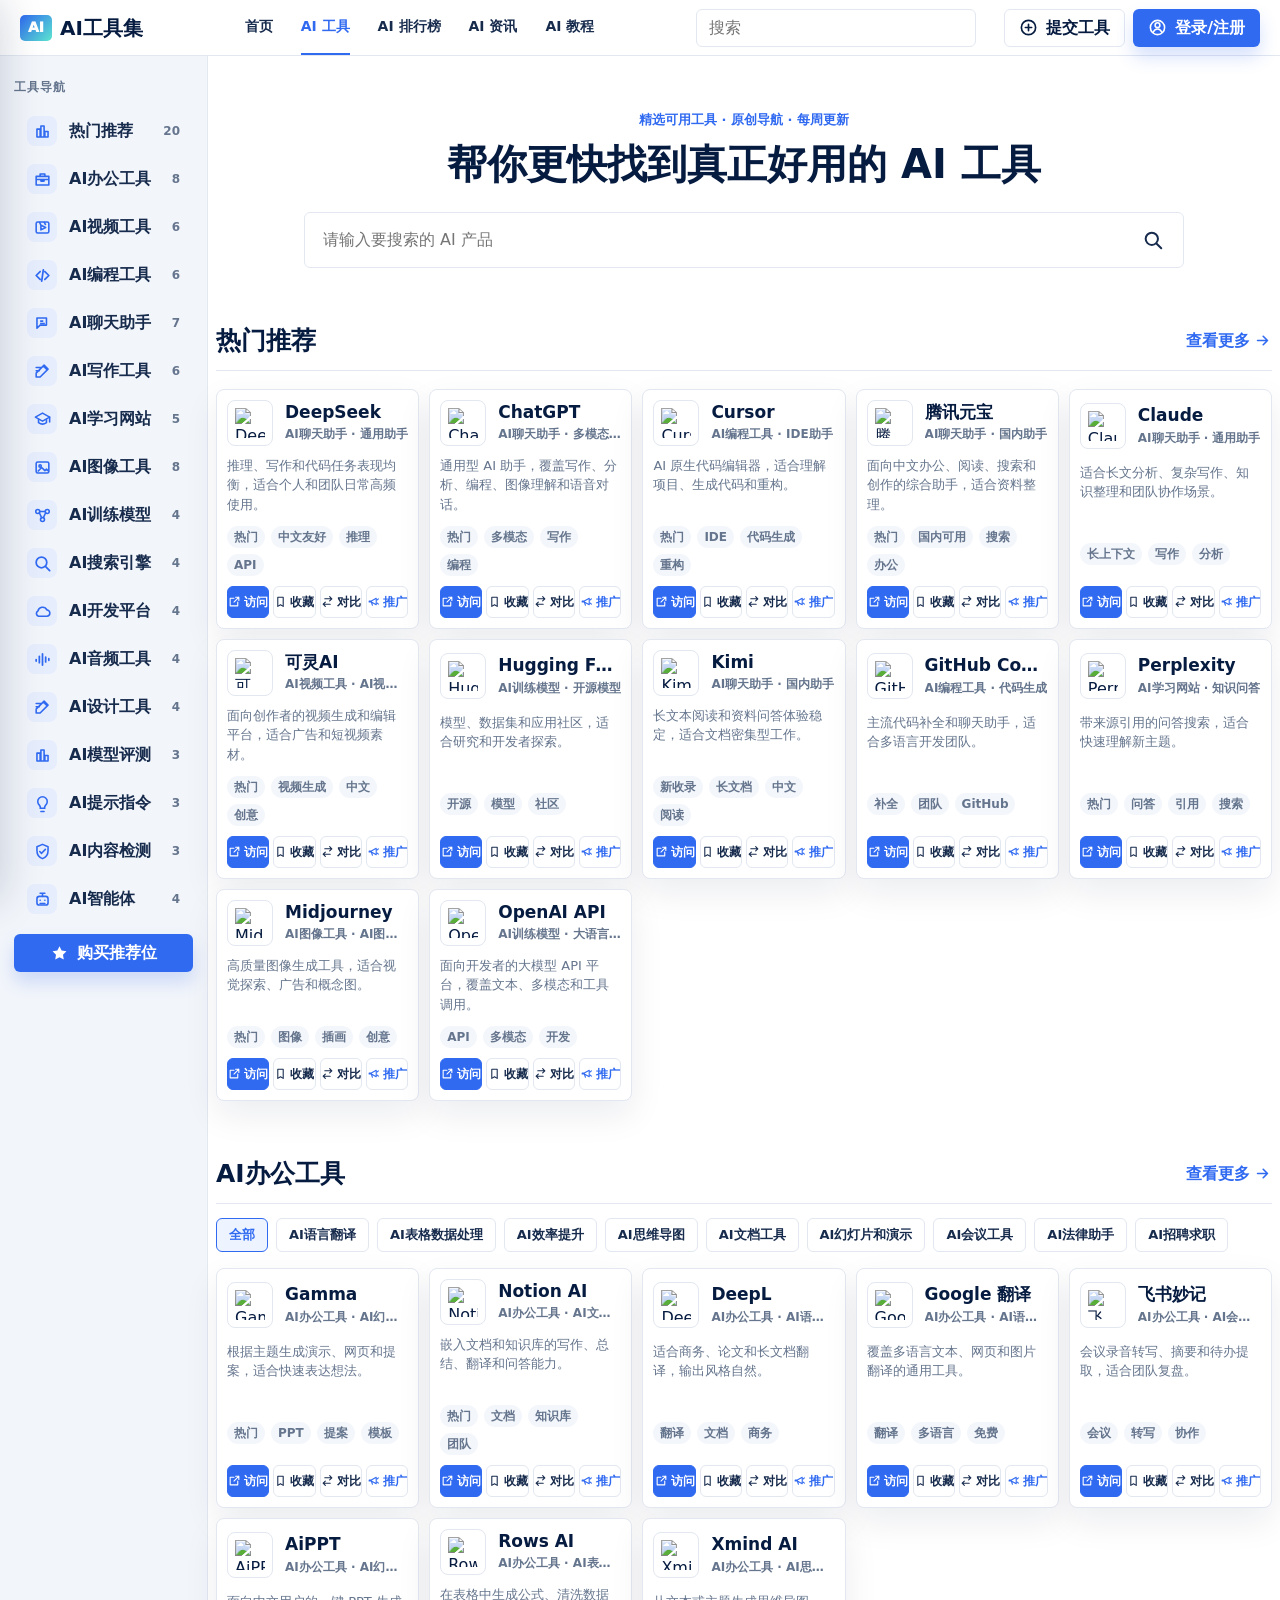
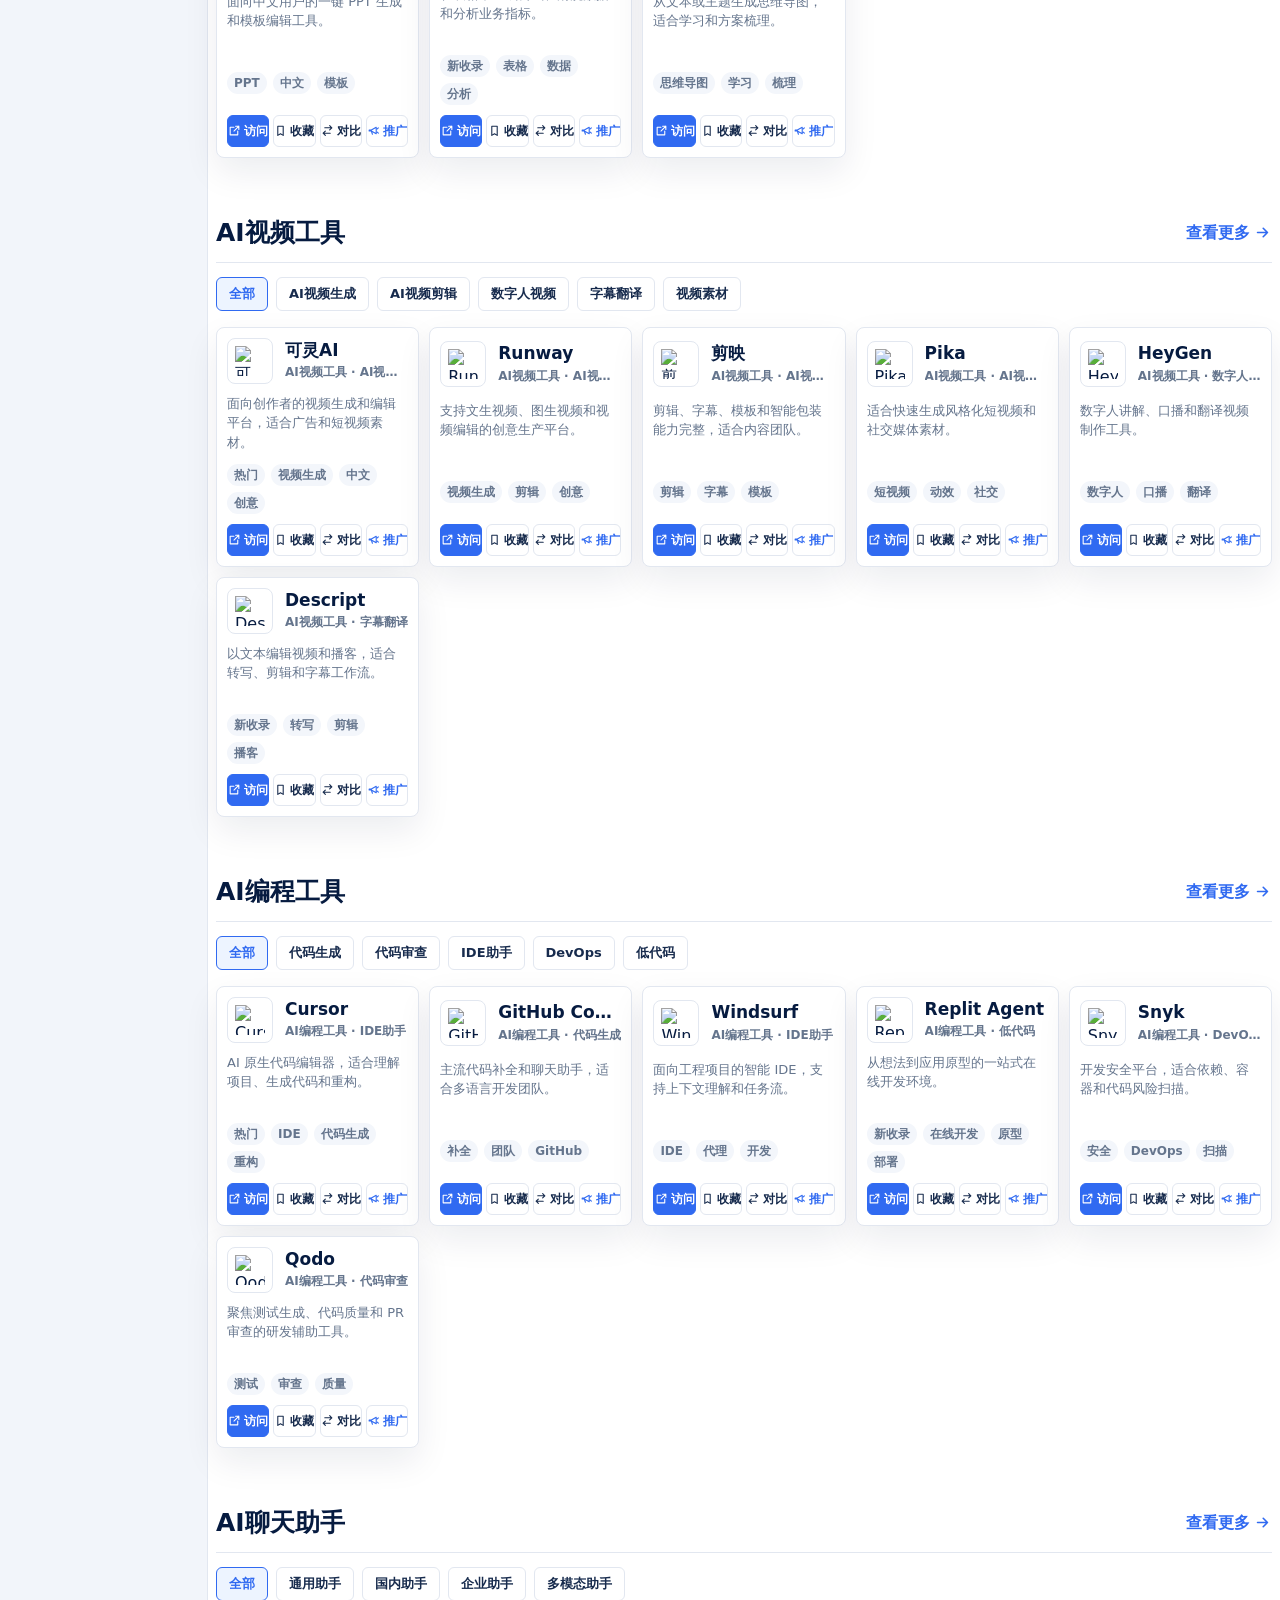
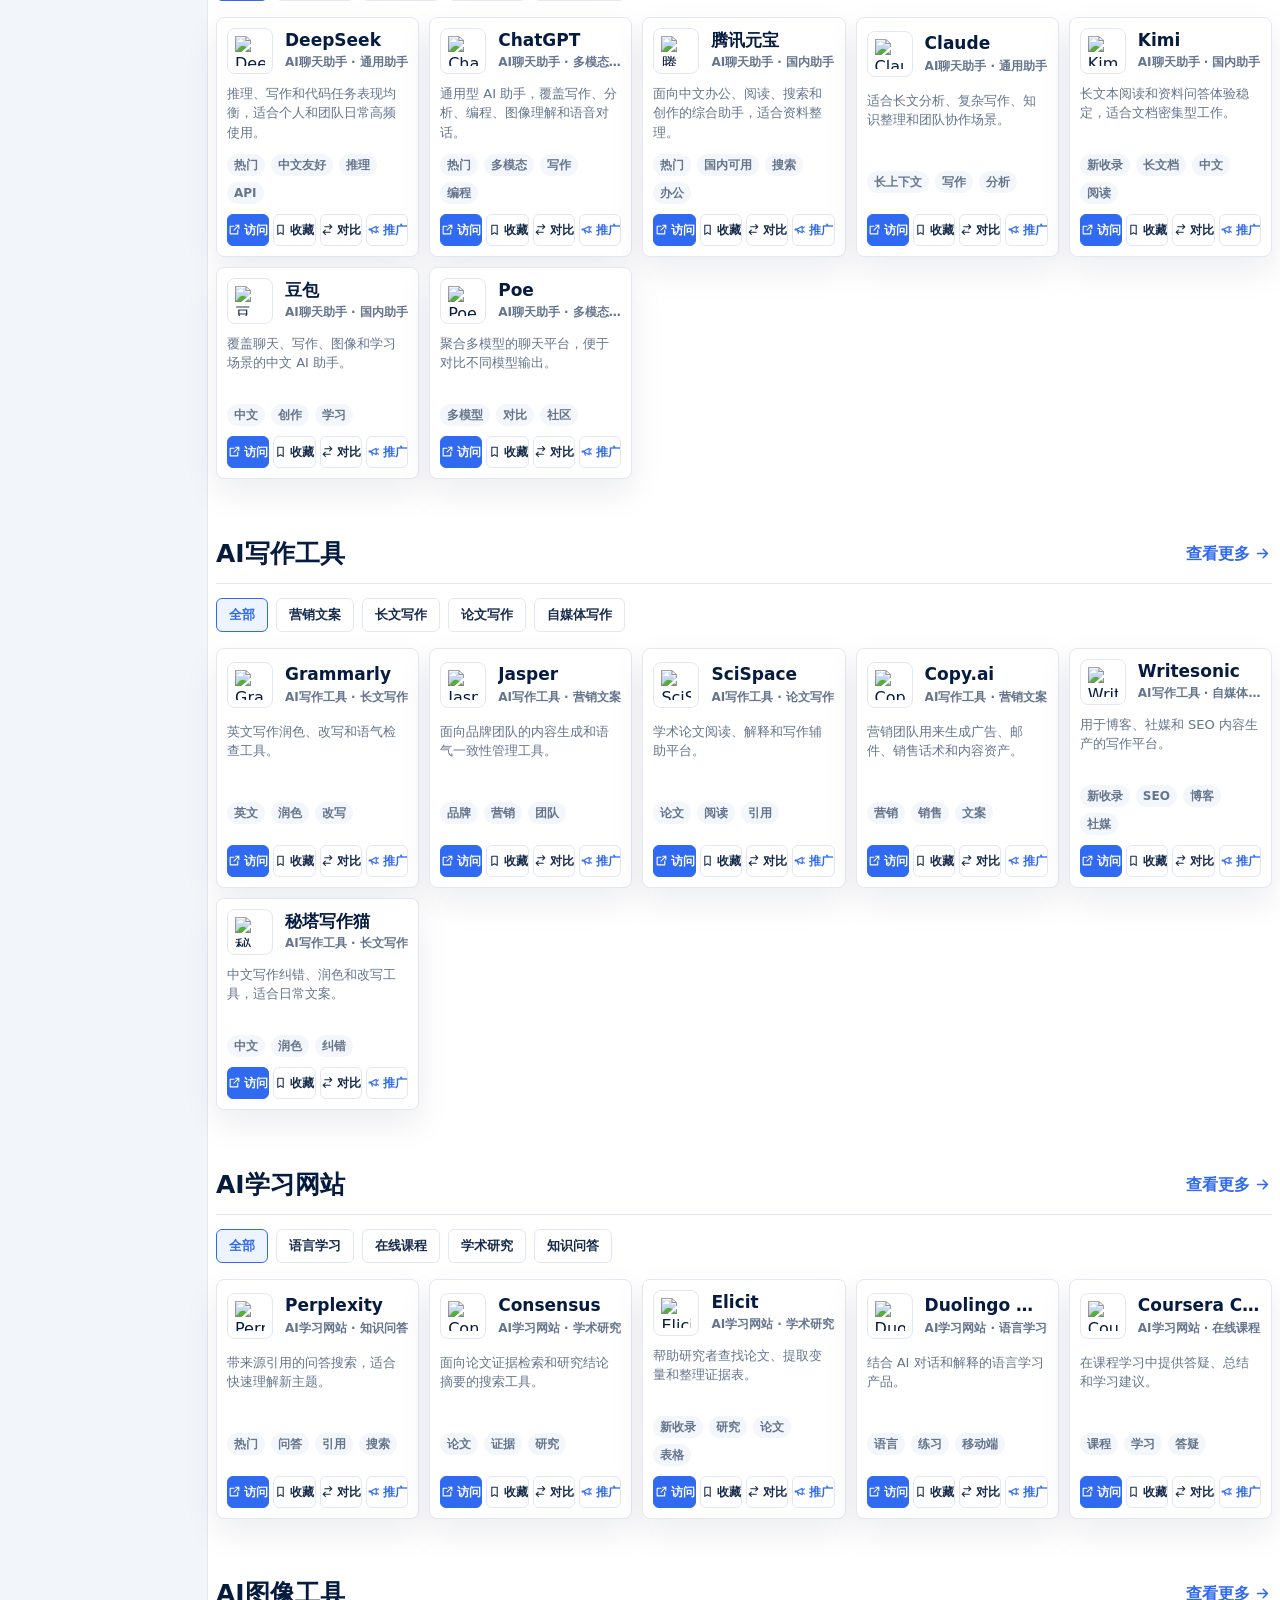
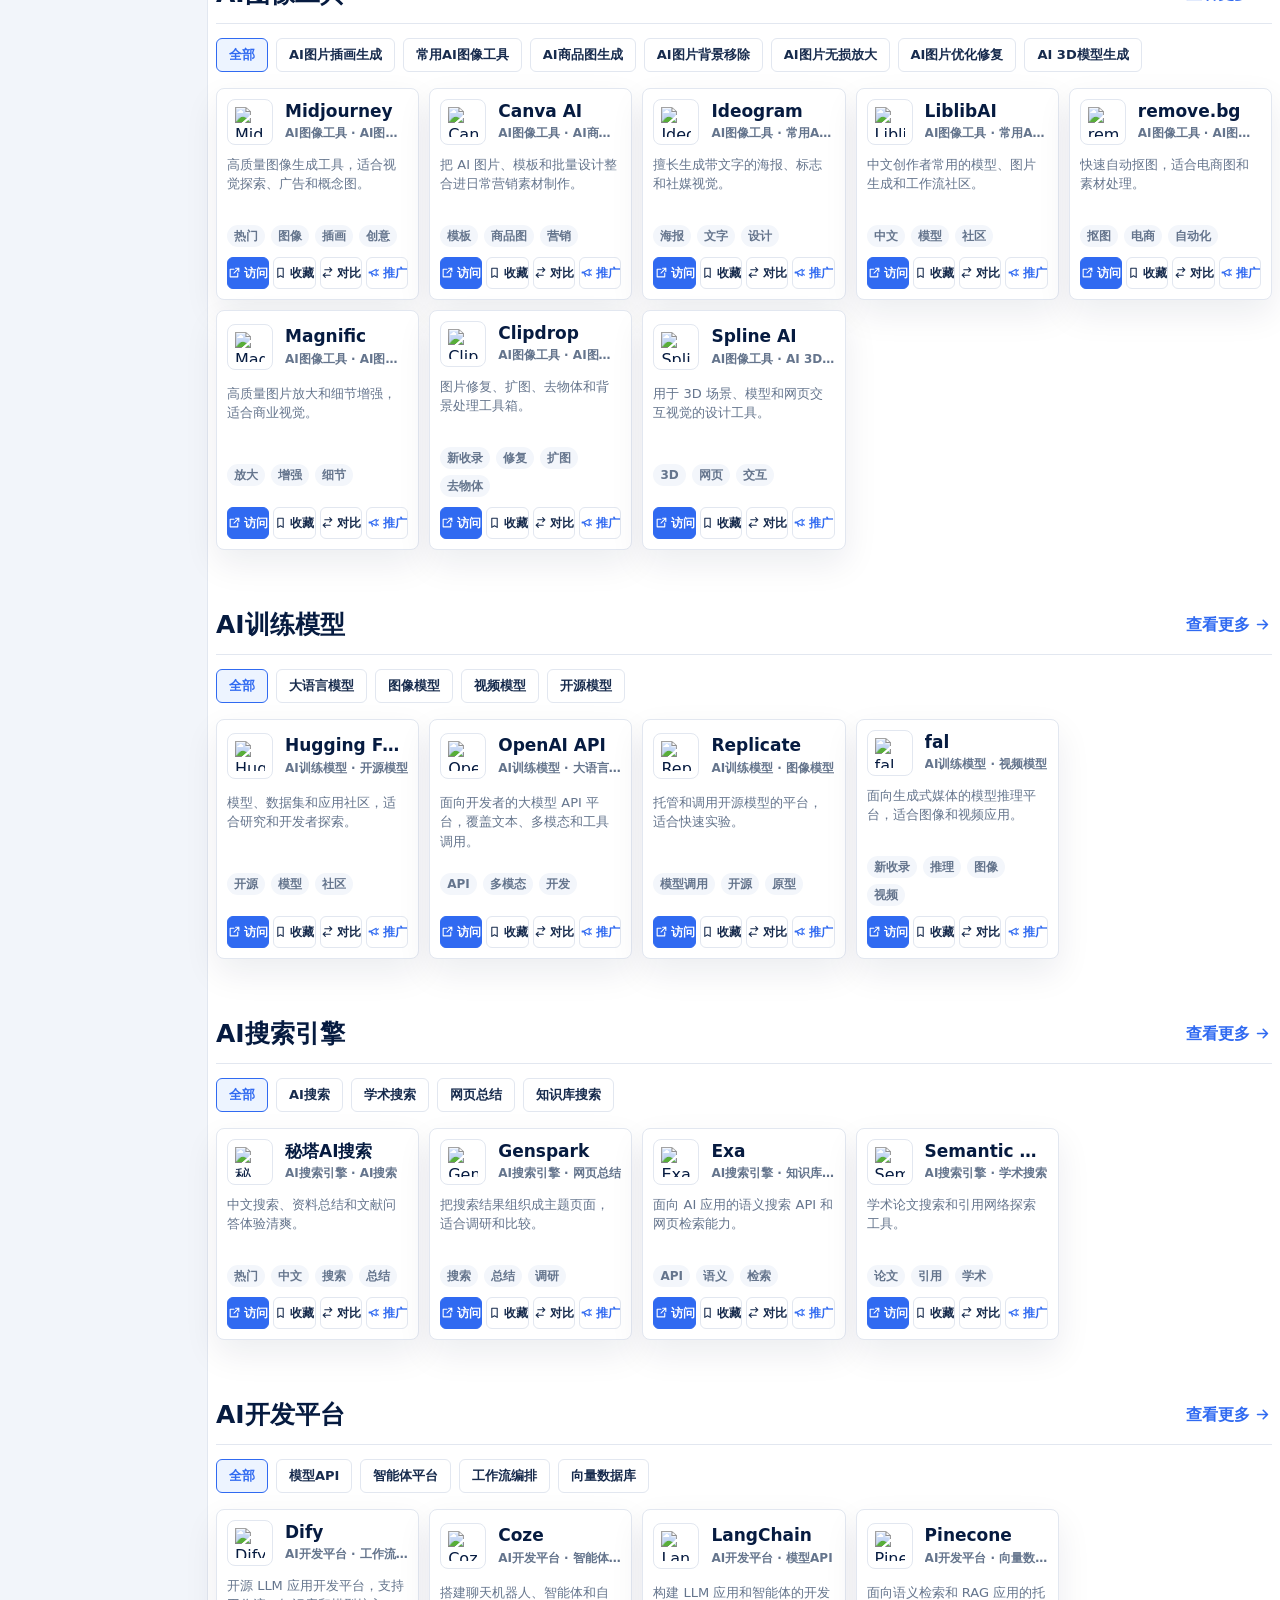
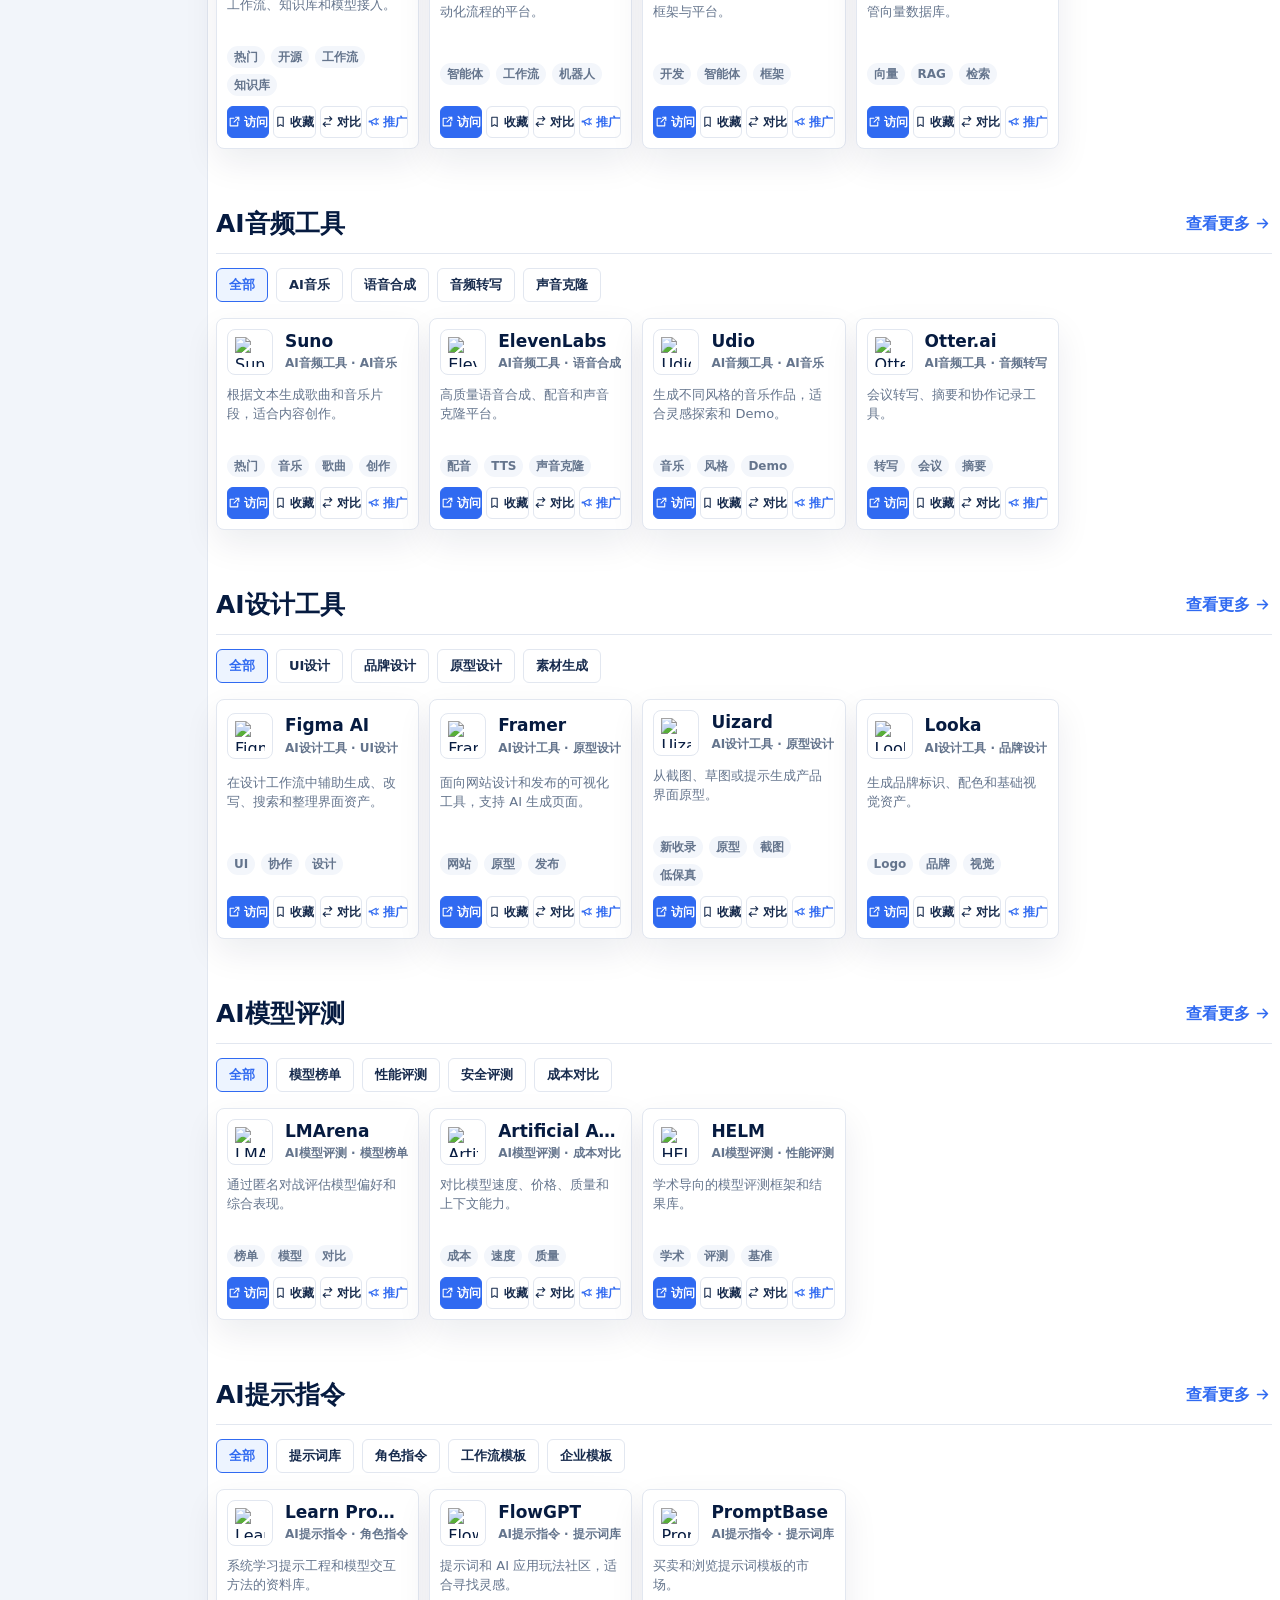
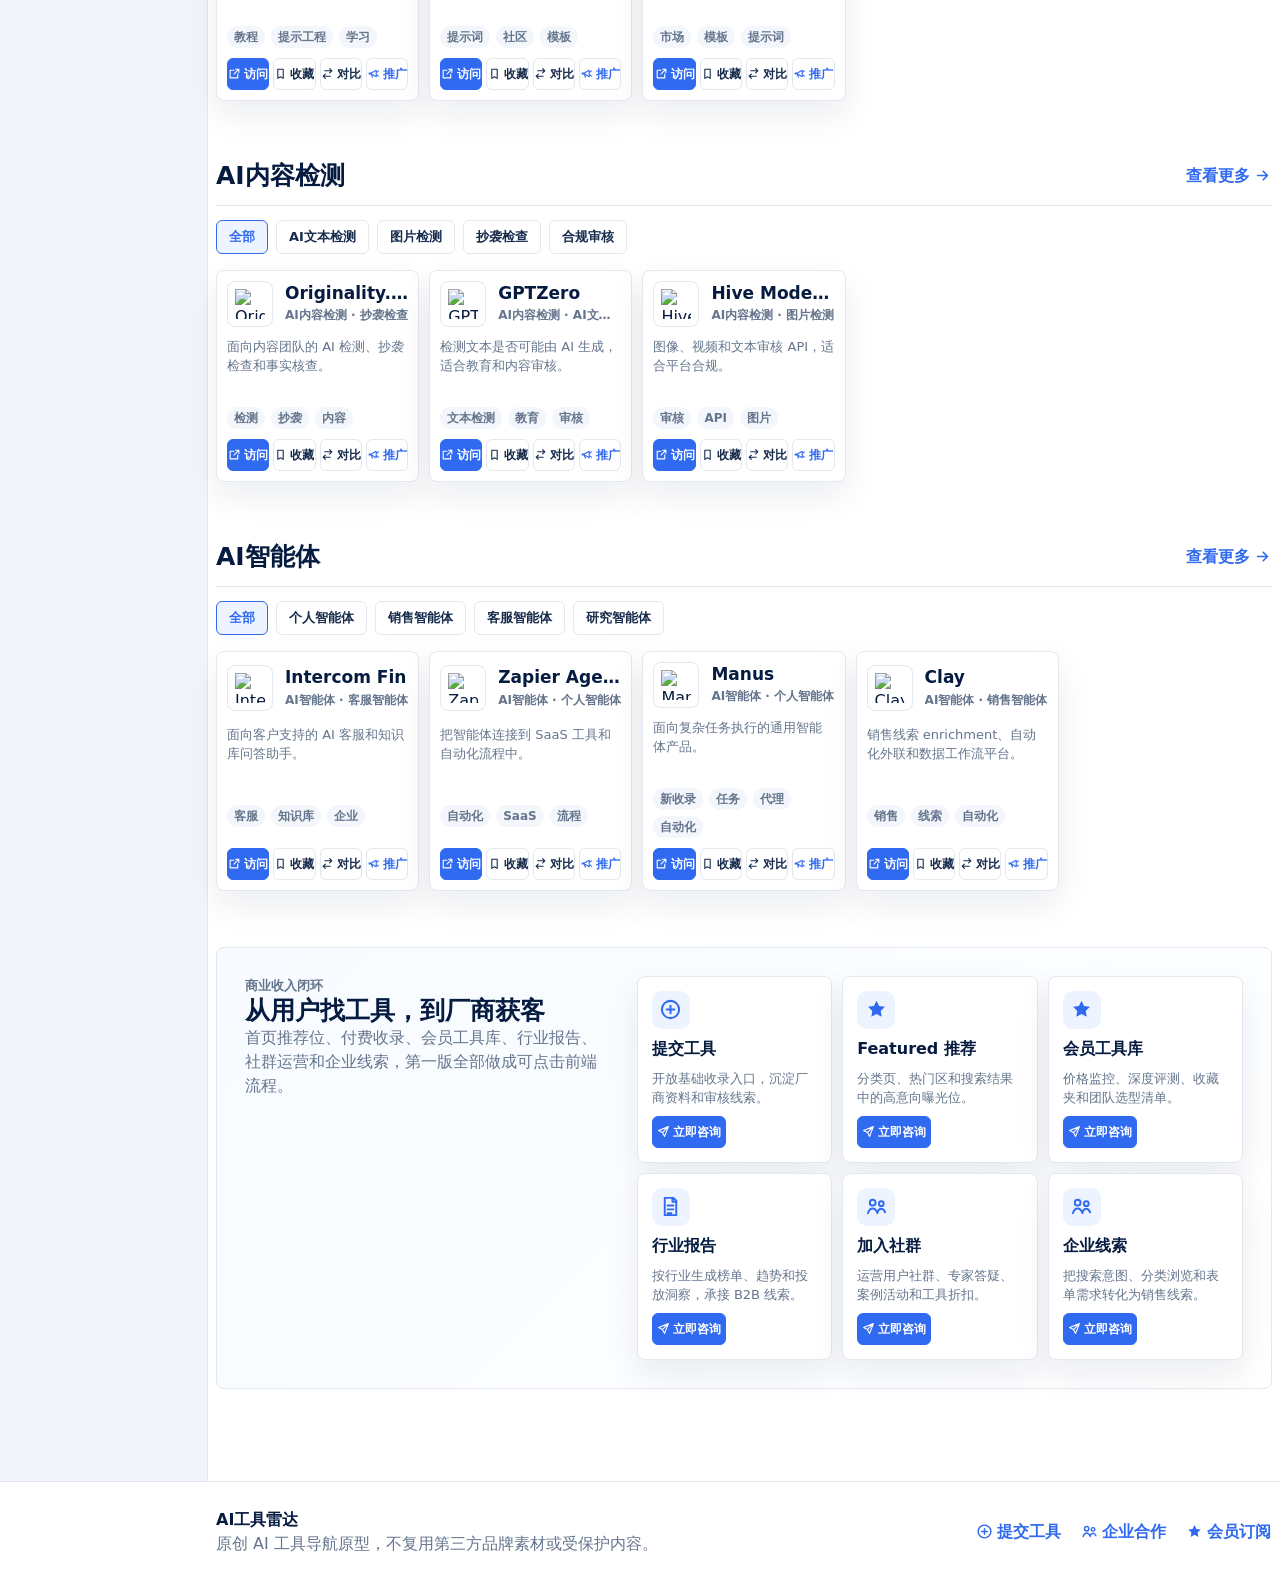
==== commit 85cece85: "Update navigation and category hover states" ====
--- a/index.html
+++ b/index.html
@@ -21,7 +21,11 @@
       </a>
 
       <nav class="primary-nav" aria-label="主导航">
-        <a href="#hot" class="is-active">热门推荐</a>
+        <a href="#">首页</a>
+        <a href="#hot" class="is-active">AI 工具</a>
+        <a href="#leaderboard">AI 排行榜</a>
+        <a href="#news">AI 资讯</a>
+        <a href="#tutorial">AI 教程</a>
       </nav>
 
       <div class="header-search" role="search">
--- a/styles.css
+++ b/styles.css
@@ -472,12 +472,19 @@
   align-items: center;
   min-height: 42px;
   padding: 0 12px;
+  border: 1px solid transparent;
   border-radius: var(--radius);
   color: #172b4d;
   font-weight: 800;
-}
-
-.category-link:hover,
+  transition: background var(--motion), border-color var(--motion), color var(--motion);
+}
+
+.category-link:hover {
+  border-color: var(--primary);
+  background: var(--primary-soft);
+  color: var(--primary);
+}
+
 .category-link.is-active {
   background: var(--primary);
   color: #fff;
@@ -494,7 +501,10 @@
   font-size: 19px;
 }
 
-.category-link:hover .category-icon,
+.category-link:hover .category-icon {
+  background: color-mix(in srgb, var(--primary) 18%, white);
+}
+
 .category-link.is-active .category-icon {
   background: rgba(255, 255, 255, 0.18);
   color: #fff;
@@ -505,7 +515,6 @@
   font-size: 12px;
 }
 
-.category-link:hover .category-count,
 .category-link.is-active .category-count {
   color: rgba(255, 255, 255, 0.78);
 }
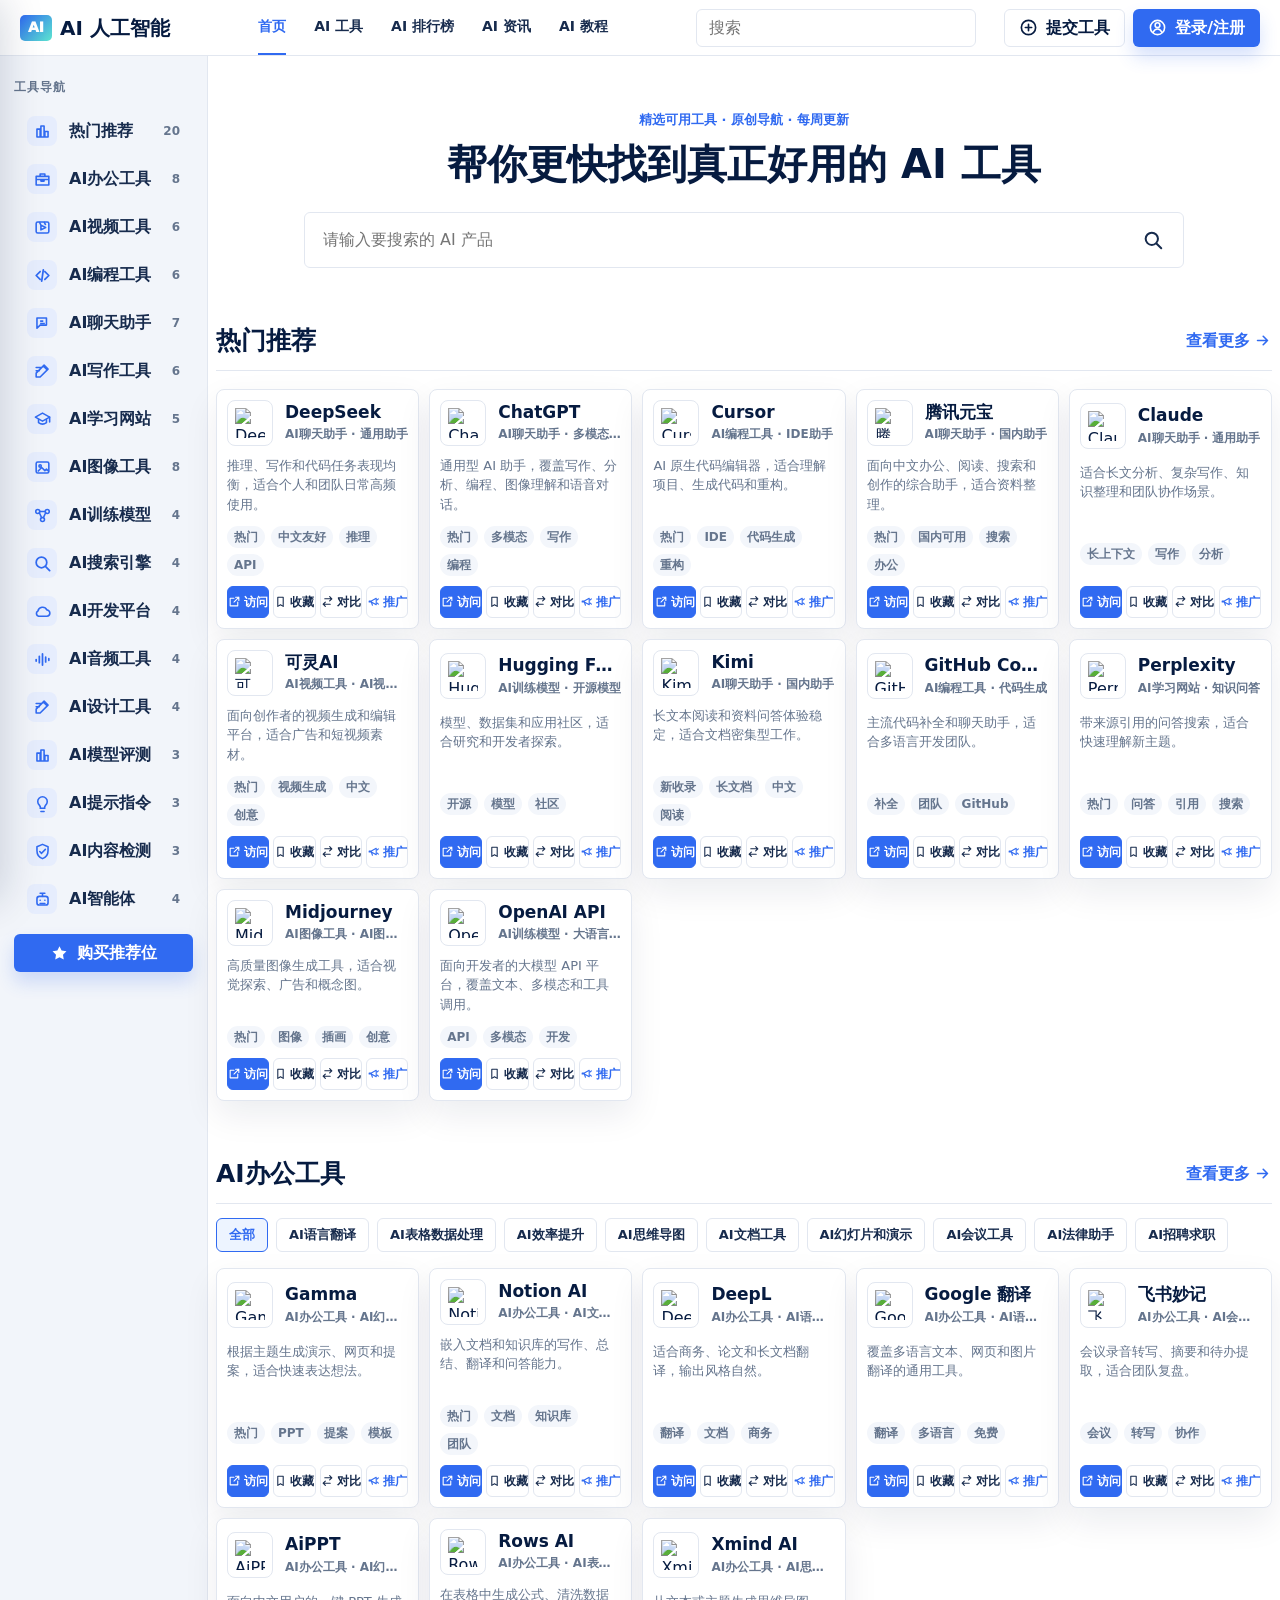
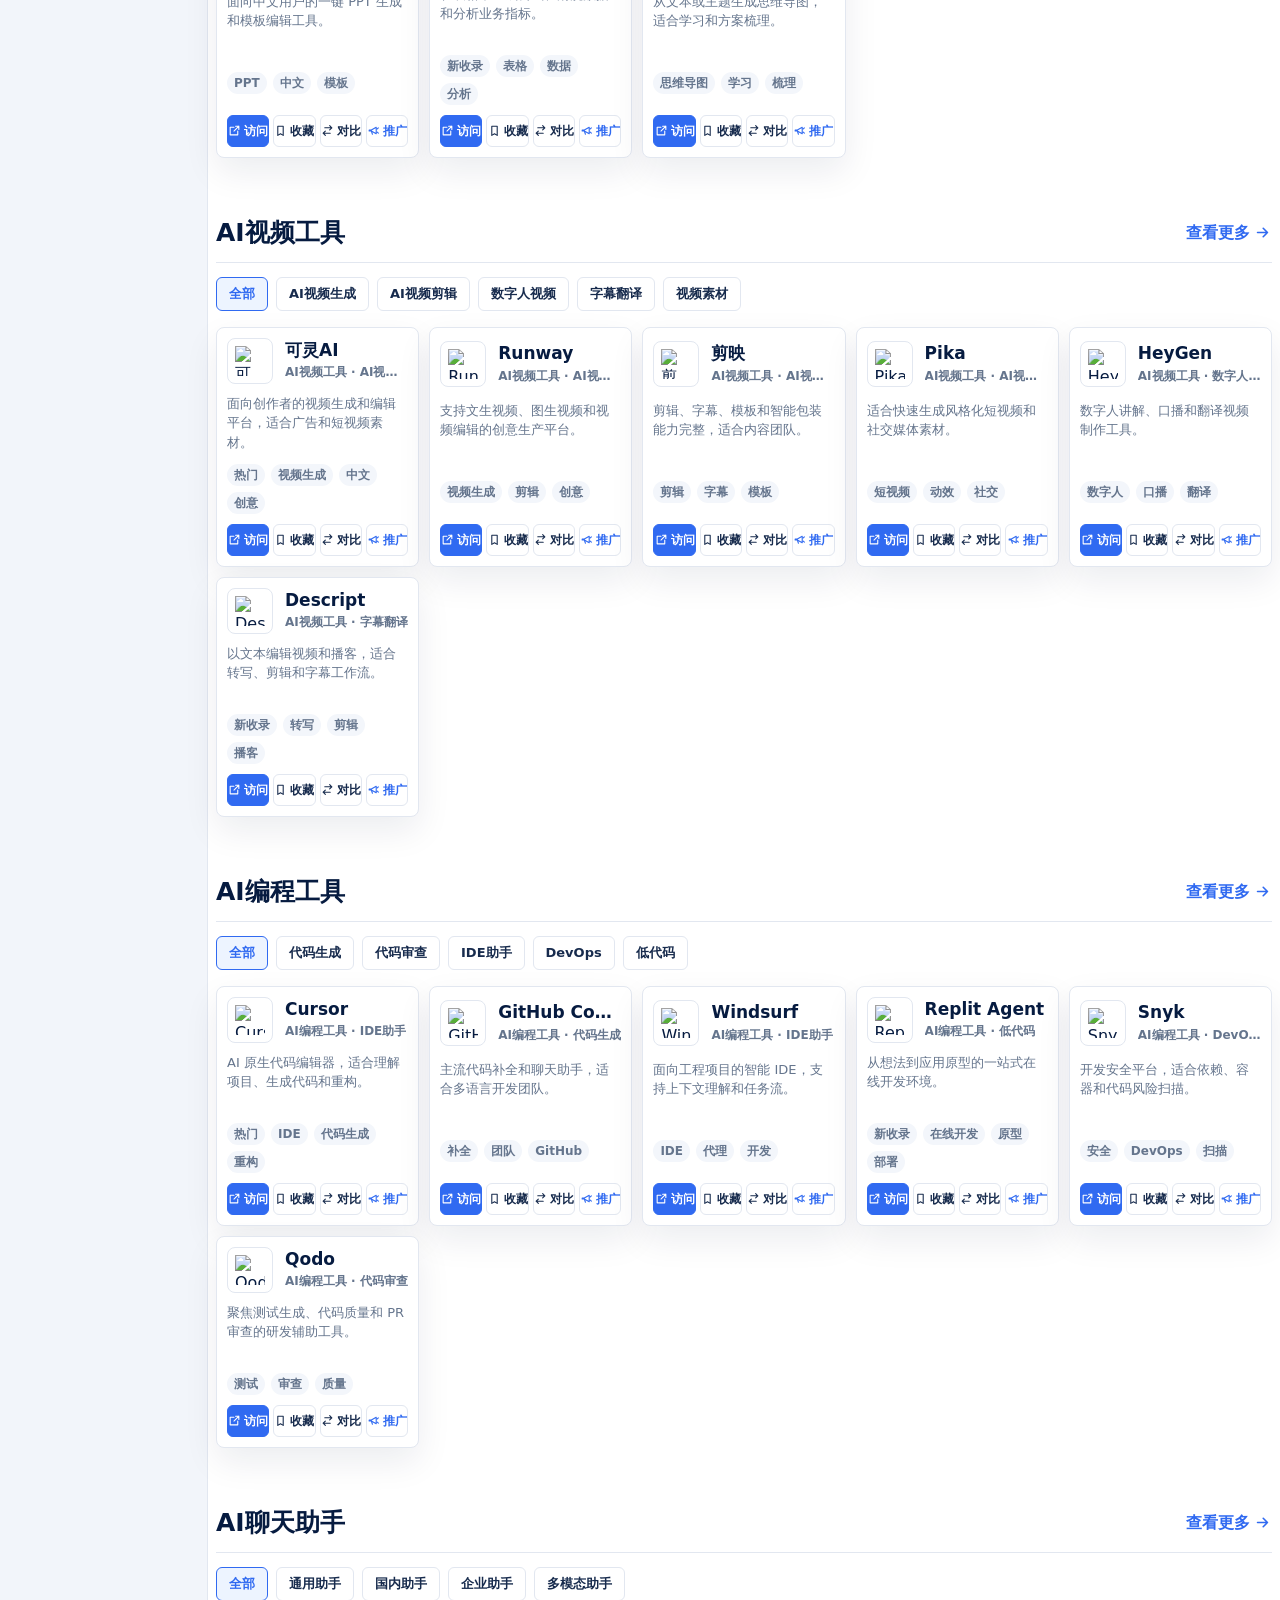
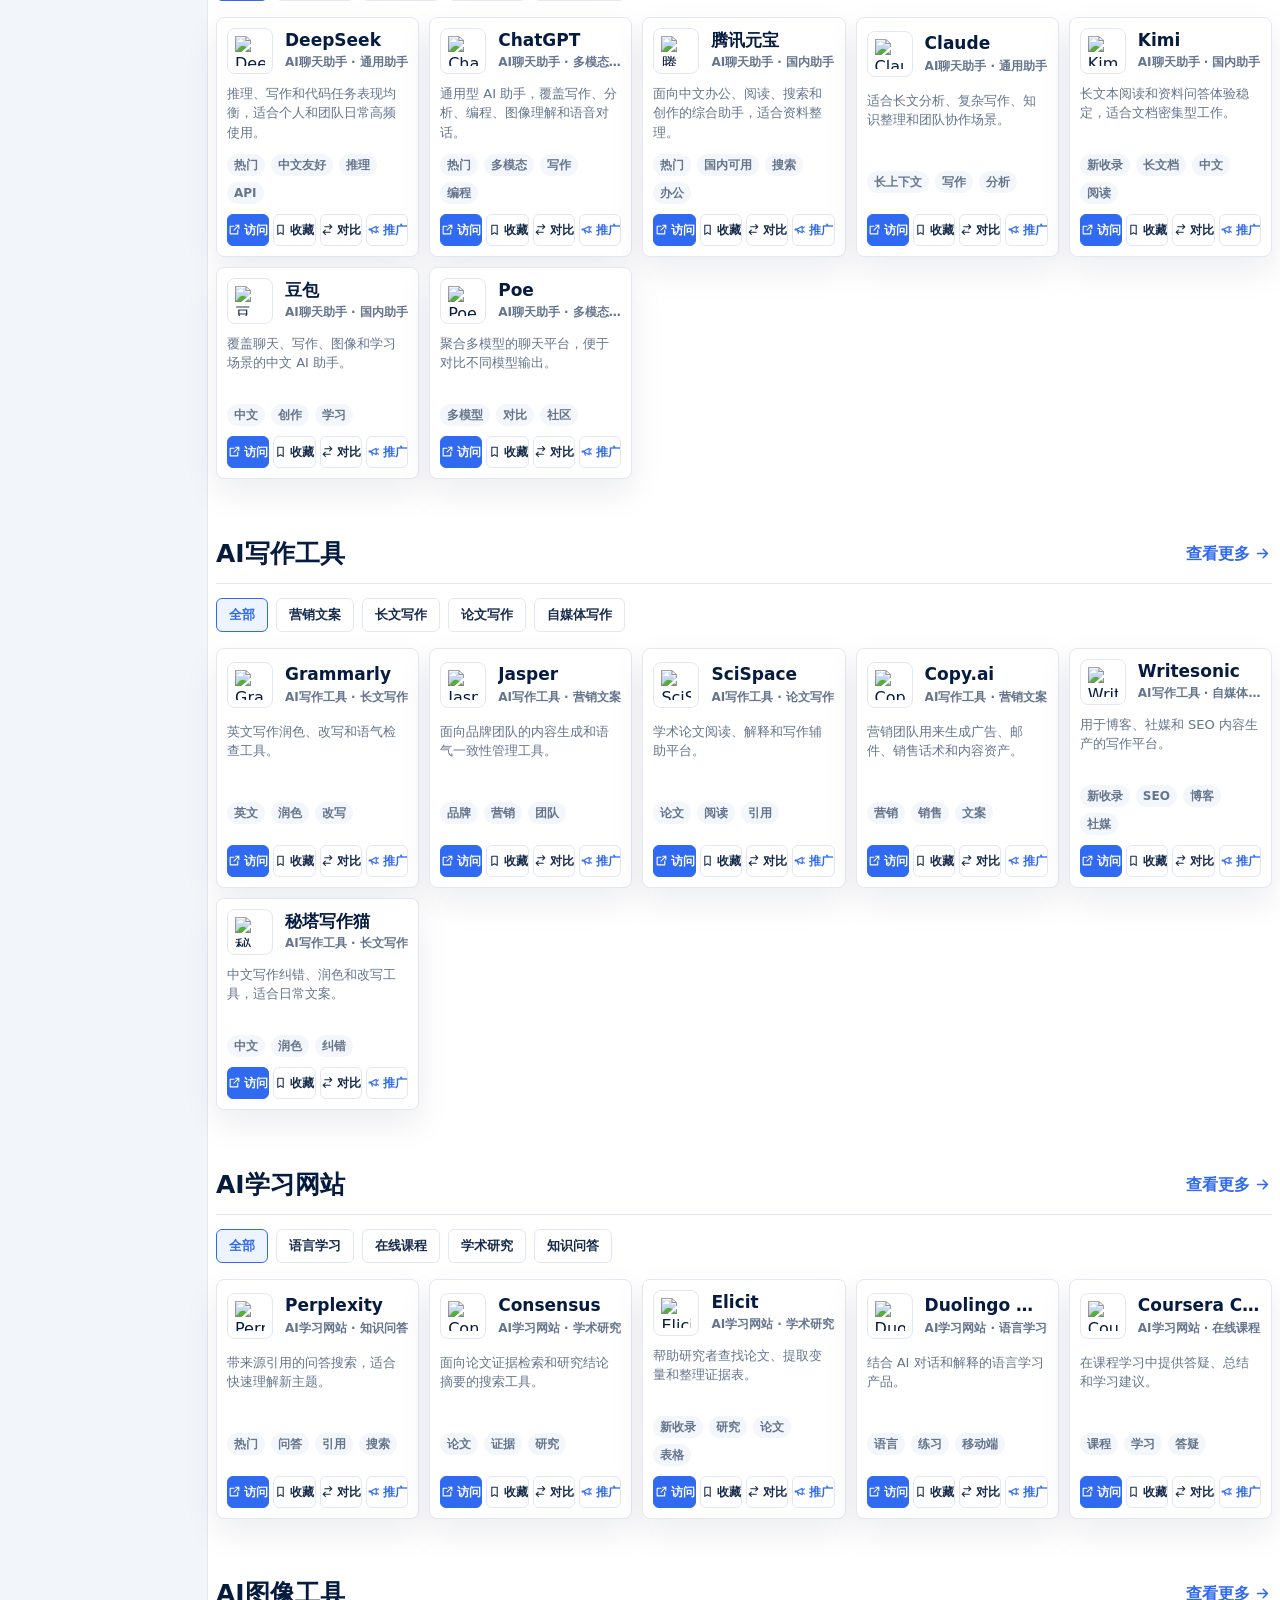
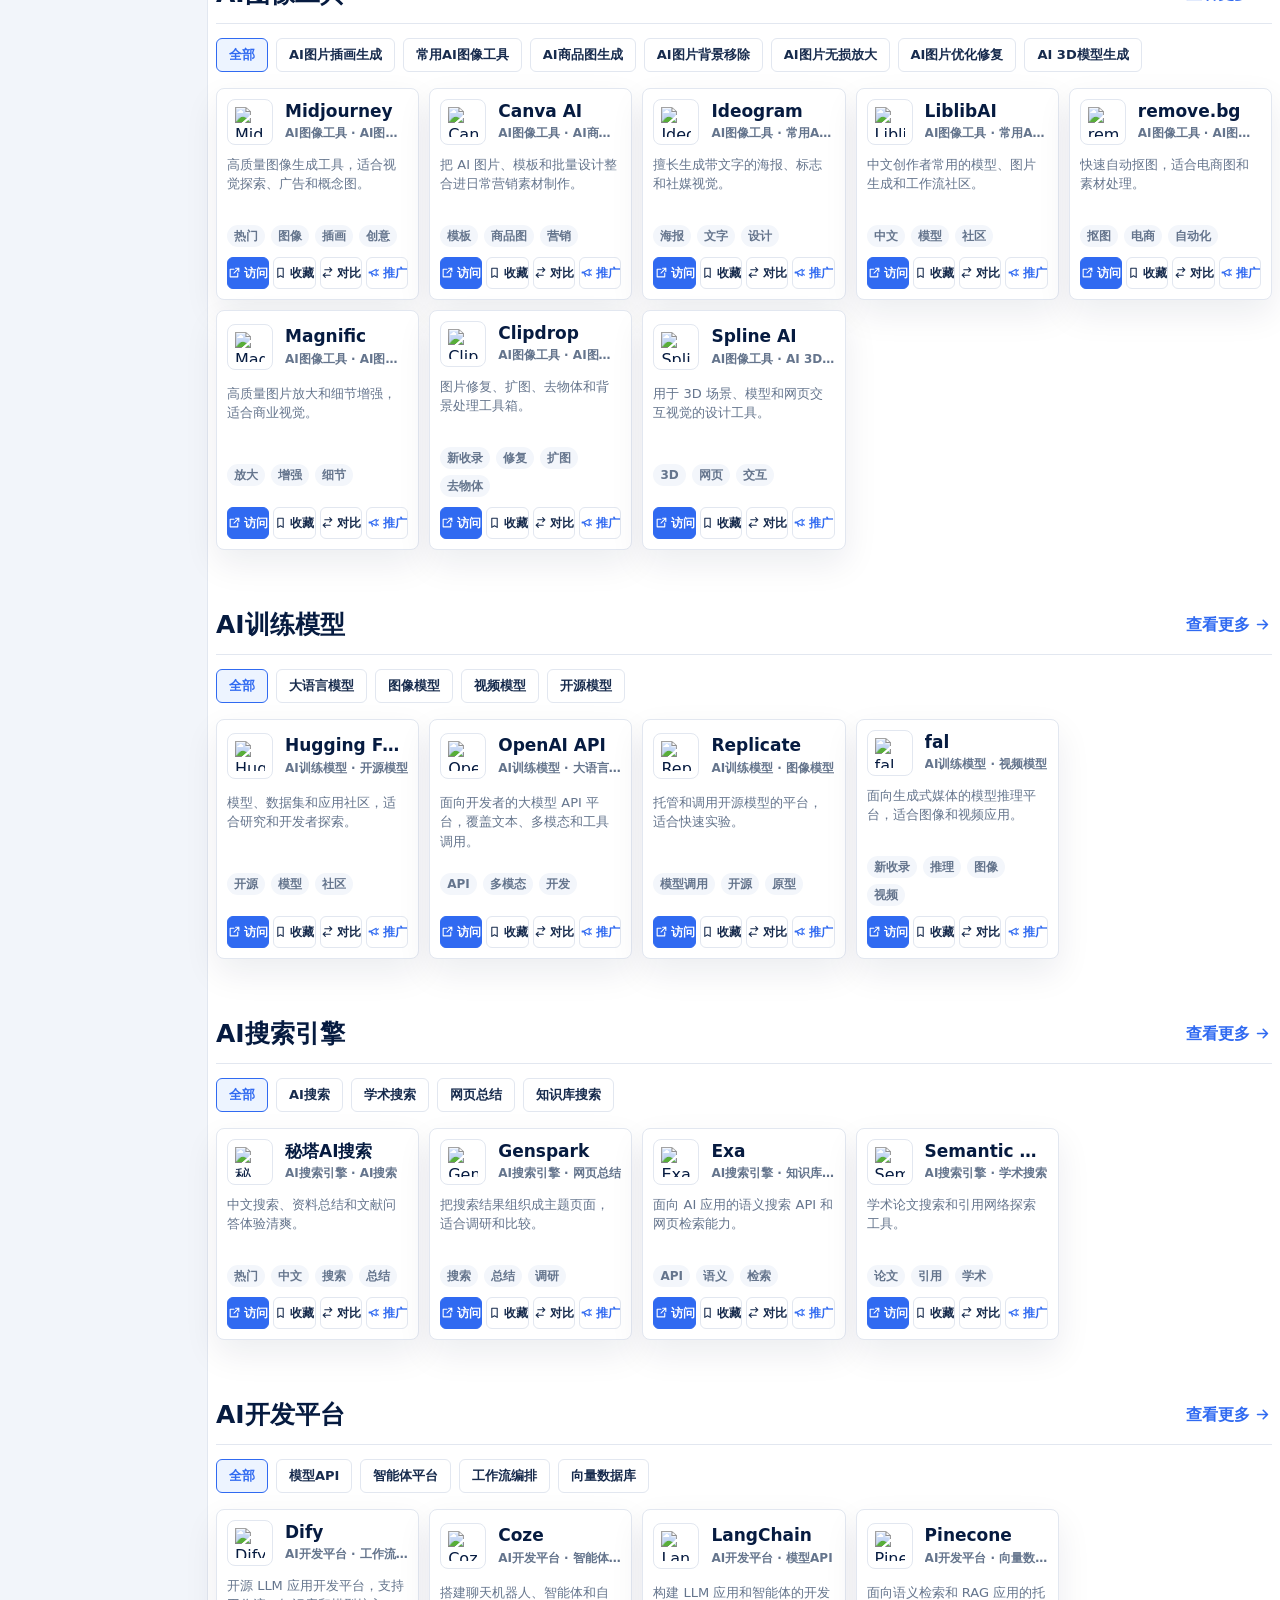
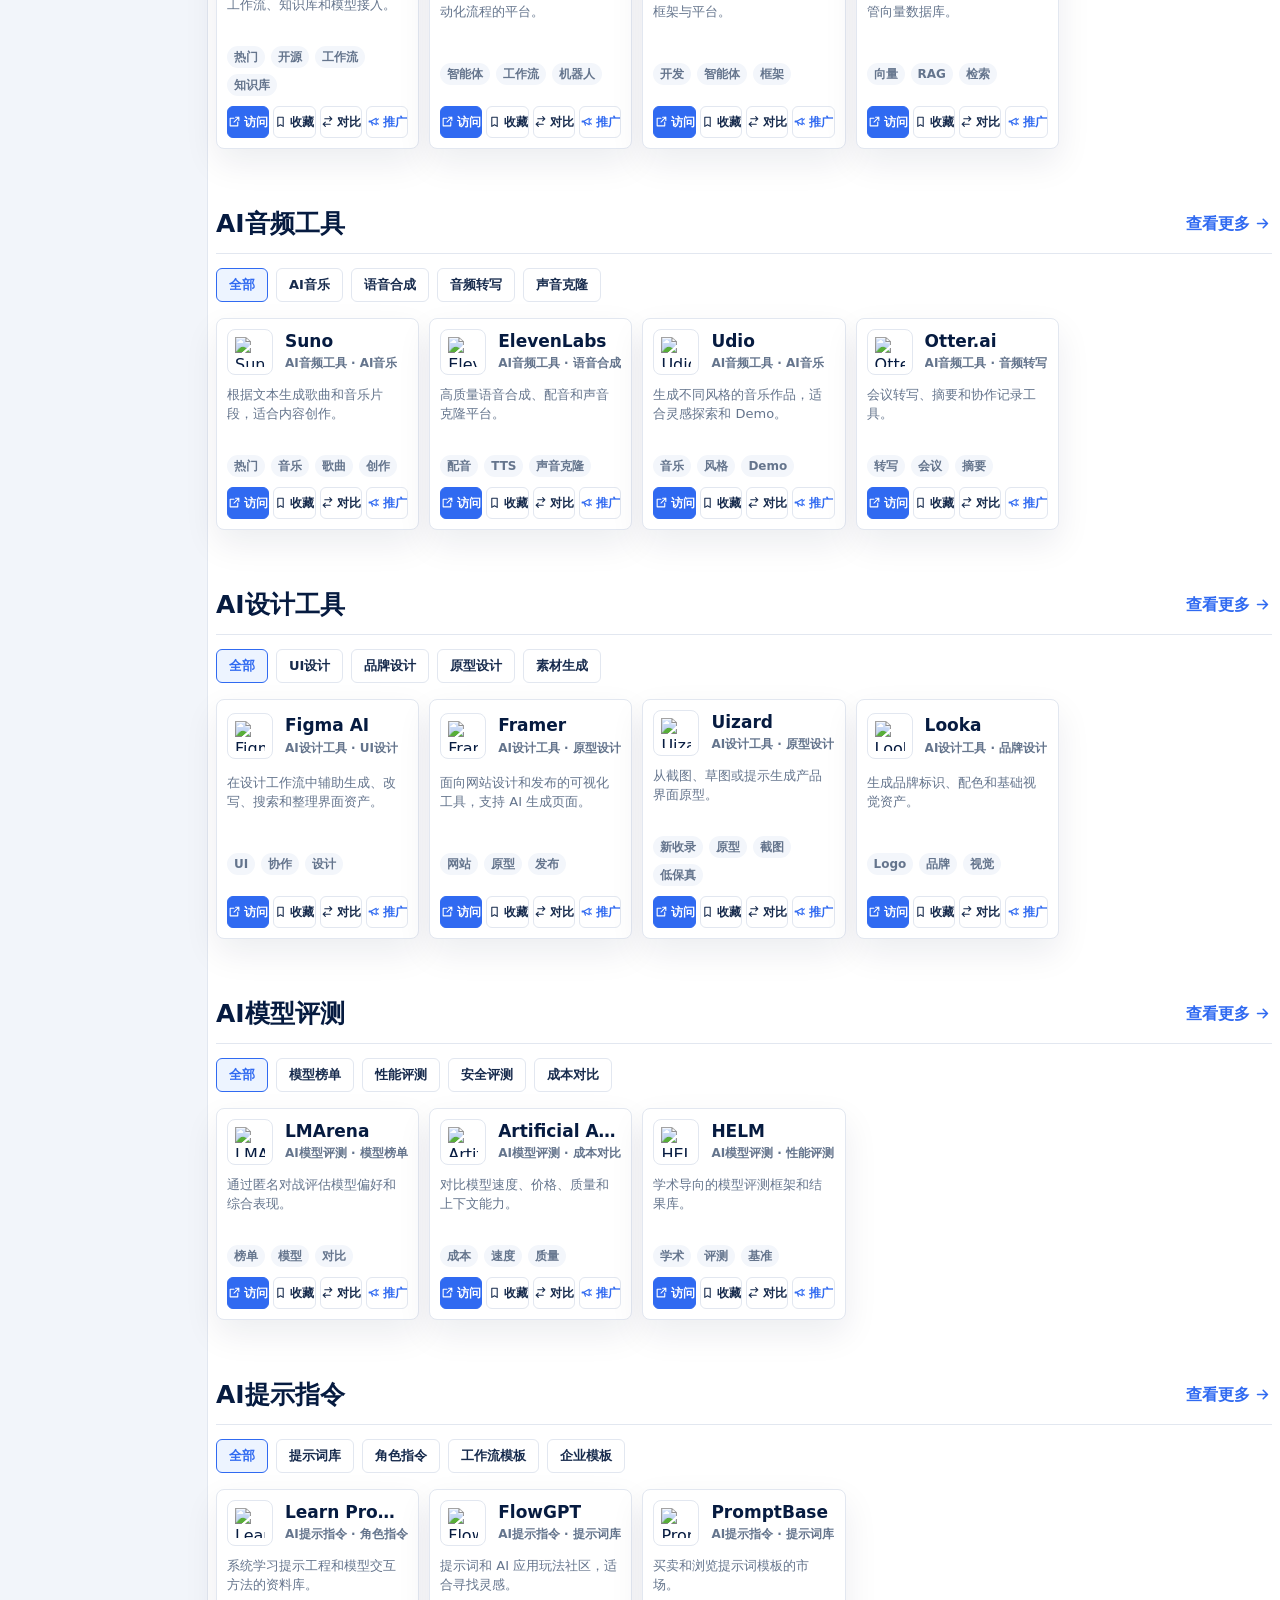
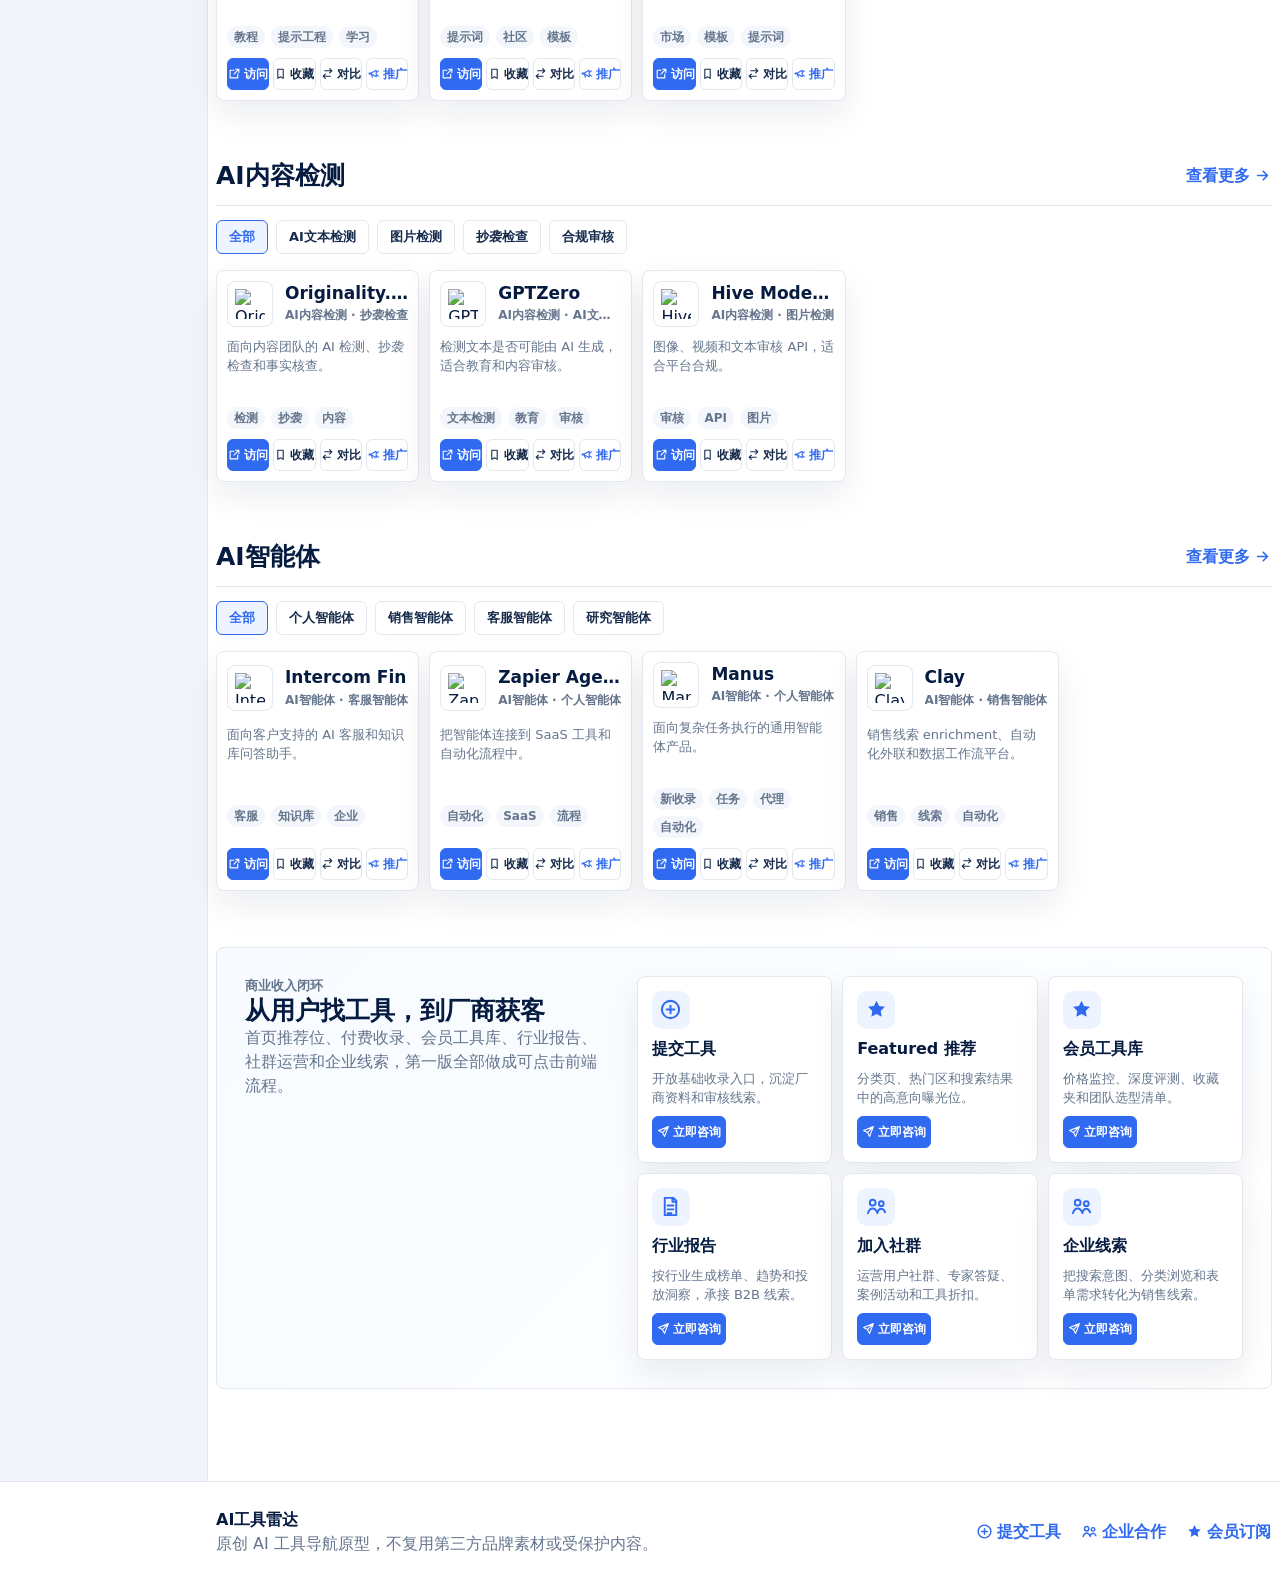
==== commit 9e28ef7c: "Add AI news daily page" ====
--- a/index.html
+++ b/index.html
@@ -17,15 +17,15 @@
     <header class="site-header">
       <a class="brand" href="#main" aria-label="AI工具雷达首页">
         <span class="brand-mark" aria-hidden="true">AI</span>
-        <span class="brand-name">AI工具集</span>
+        <span class="brand-name">AI 人工智能</span>
       </a>
 
       <nav class="primary-nav" aria-label="主导航">
-        <a href="#">首页</a>
-        <a href="#hot" class="is-active">AI 工具</a>
-        <a href="#leaderboard">AI 排行榜</a>
-        <a href="#news">AI 资讯</a>
-        <a href="#tutorial">AI 教程</a>
+        <a href="#" data-top-nav="home">首页</a>
+        <a href="#hot" class="is-active" data-top-nav="tools">AI 工具</a>
+        <a href="#leaderboard" data-top-nav="leaderboard">AI 排行榜</a>
+        <a href="#news" data-top-nav="news">AI 资讯</a>
+        <a href="#tutorial" data-top-nav="tutorial">AI 教程</a>
       </nav>
 
       <div class="header-search" role="search">
@@ -105,6 +105,23 @@
           </div>
           <div class="offer-grid" id="offerGrid"></div>
         </section>
+      </section>
+
+      <section class="news-page" id="newsPage" aria-labelledby="newsTitle" hidden>
+        <div class="news-shell">
+          <section class="news-main">
+            <div class="news-titlebar">
+              <h1 id="newsTitle">最新AI日报</h1>
+              <p>每天三分钟，快速浏览 AI 产品、模型、投融资和产业动态。</p>
+            </div>
+            <div class="news-list" id="dailyNewsList"></div>
+            <div class="news-pagination" id="newsPagination" aria-label="AI 日报分页"></div>
+          </section>
+          <aside class="news-sidebar" aria-labelledby="newsRankTitle">
+            <h2 id="newsRankTitle">最新AI日报</h2>
+            <div class="news-rank-list" id="hotNewsList"></div>
+          </aside>
+        </div>
       </section>
     </main>
 
--- a/styles.css
+++ b/styles.css
@@ -438,6 +438,16 @@
   margin: 0;
 }
 
+.app-shell.is-news {
+  display: block;
+  background: #fff;
+}
+
+.app-shell.is-news .category-sidebar,
+.app-shell.is-news .content-column {
+  display: none;
+}
+
 .category-sidebar {
   border-right: 1px solid var(--line);
   background: #f2f5fa;
@@ -817,6 +827,225 @@
   margin-top: auto;
 }
 
+.news-page[hidden] {
+  display: none;
+}
+
+.news-page {
+  min-height: calc(100vh - 56px);
+  padding: 18px 20px 76px;
+  background:
+    radial-gradient(circle at top left, rgba(48, 106, 241, 0.08), transparent 30%),
+    #fff;
+}
+
+.news-shell {
+  display: grid;
+  grid-template-columns: minmax(0, 1fr) 360px;
+  gap: 48px;
+  width: min(100%, 1360px);
+  margin: 0 auto;
+}
+
+.news-titlebar {
+  margin: 16px 0 24px;
+}
+
+.news-titlebar h1 {
+  margin-bottom: 8px;
+  font-size: 25px;
+  line-height: 1.25;
+}
+
+.news-titlebar p {
+  margin-bottom: 0;
+  color: var(--muted);
+  font-size: 14px;
+}
+
+.news-list {
+  display: grid;
+  gap: 16px;
+  padding-bottom: 28px;
+}
+
+.news-card {
+  display: grid;
+  grid-template-columns: 246px minmax(0, 1fr);
+  gap: 16px;
+  min-height: 140px;
+  border-radius: var(--radius);
+  background: #fff;
+  color: var(--ink);
+  transition: background var(--motion), box-shadow var(--motion), transform var(--motion);
+}
+
+.news-card:hover {
+  background: #f7faff;
+  box-shadow: var(--shadow);
+  transform: translateY(-1px);
+}
+
+.news-thumb {
+  position: relative;
+  min-height: 140px;
+  overflow: hidden;
+  border-radius: var(--radius);
+  background: var(--surface-soft);
+}
+
+.news-thumb img {
+  width: 100%;
+  height: 100%;
+  object-fit: cover;
+}
+
+.news-badge {
+  position: absolute;
+  left: 10px;
+  top: 10px;
+  display: inline-flex;
+  align-items: center;
+  min-height: 24px;
+  padding: 0 8px;
+  border-radius: 999px;
+  background: rgba(6, 27, 64, 0.72);
+  color: #fff;
+  font-size: 12px;
+  font-weight: 850;
+}
+
+.news-card-body {
+  display: grid;
+  align-content: start;
+  gap: 8px;
+  min-width: 0;
+  padding: 10px 0;
+}
+
+.news-card h2 {
+  display: -webkit-box;
+  margin-bottom: 0;
+  overflow: hidden;
+  color: var(--ink);
+  font-size: 18px;
+  line-height: 1.65;
+  -webkit-box-orient: vertical;
+  -webkit-line-clamp: 1;
+}
+
+.news-card p {
+  display: -webkit-box;
+  min-height: 44px;
+  margin-bottom: 0;
+  overflow: hidden;
+  color: var(--muted);
+  font-size: 14px;
+  line-height: 1.55;
+  -webkit-box-orient: vertical;
+  -webkit-line-clamp: 2;
+}
+
+.news-meta {
+  display: flex;
+  flex-wrap: wrap;
+  gap: 28px;
+  align-items: center;
+  margin-top: 16px;
+  color: #172b4d;
+  font-size: 14px;
+}
+
+.news-meta span {
+  display: inline-flex;
+  align-items: center;
+  gap: 5px;
+}
+
+.news-sidebar {
+  position: sticky;
+  top: 78px;
+  align-self: start;
+  padding-top: 16px;
+}
+
+.news-sidebar h2 {
+  margin-bottom: 18px;
+  font-size: 24px;
+  line-height: 1.4;
+}
+
+.news-rank-list {
+  display: grid;
+  gap: 16px;
+}
+
+.news-rank-item {
+  display: grid;
+  grid-template-columns: 34px minmax(0, 1fr);
+  gap: 8px;
+  align-items: start;
+  min-height: 64px;
+  padding: 15px;
+  border: 1px solid var(--line);
+  border-radius: var(--radius);
+  background: #fff;
+  box-shadow: 0 8px 20px rgba(6, 27, 64, 0.05);
+  transition: background var(--motion), border-color var(--motion), transform var(--motion);
+}
+
+.news-rank-item:hover {
+  border-color: var(--primary);
+  background: var(--primary-soft);
+  transform: translateY(-1px);
+}
+
+.news-rank-index {
+  color: var(--primary);
+  font-size: 16px;
+  font-weight: 950;
+  text-align: center;
+}
+
+.news-rank-item:first-child .news-rank-index {
+  color: #ff9f1a;
+}
+
+.news-rank-item span:last-child {
+  display: -webkit-box;
+  overflow: hidden;
+  color: var(--ink);
+  font-size: 14px;
+  line-height: 1.55;
+  -webkit-box-orient: vertical;
+  -webkit-line-clamp: 2;
+}
+
+.news-pagination {
+  display: flex;
+  justify-content: center;
+  gap: 8px;
+  padding-top: 8px;
+}
+
+.news-page-button {
+  min-width: 38px;
+  min-height: 36px;
+  border: 1px solid var(--line);
+  border-radius: var(--radius-sm);
+  background: #fff;
+  color: #172b4d;
+  font-weight: 850;
+  transition: background var(--motion), border-color var(--motion), color var(--motion);
+}
+
+.news-page-button:hover,
+.news-page-button.is-active {
+  border-color: var(--primary);
+  background: var(--primary);
+  color: #fff;
+}
+
 .site-footer {
   display: flex;
   justify-content: space-between;
@@ -1043,6 +1272,15 @@
   .offer-grid {
     grid-template-columns: repeat(2, minmax(0, 1fr));
   }
+
+  .news-shell {
+    grid-template-columns: minmax(0, 1fr) 320px;
+    gap: 28px;
+  }
+
+  .news-card {
+    grid-template-columns: 210px minmax(0, 1fr);
+  }
 }
 
 @media (max-width: 900px) {
@@ -1138,6 +1376,20 @@
     padding: 24px 0 32px;
   }
 
+  .news-page {
+    padding: 14px 10px 42px;
+  }
+
+  .news-shell {
+    grid-template-columns: 1fr;
+    gap: 28px;
+  }
+
+  .news-sidebar {
+    position: static;
+    padding-top: 0;
+  }
+
   .drawer-metrics {
     grid-template-columns: 1fr;
   }
@@ -1156,6 +1408,45 @@
   .tool-logo {
     width: 42px;
     height: 42px;
+  }
+
+  .news-titlebar {
+    margin-top: 10px;
+  }
+
+  .news-card {
+    grid-template-columns: 130px minmax(0, 1fr);
+    gap: 12px;
+    min-height: 86px;
+  }
+
+  .news-thumb {
+    min-height: 86px;
+  }
+
+  .news-card-body {
+    gap: 6px;
+    padding: 0;
+  }
+
+  .news-card h2 {
+    font-size: 16px;
+    line-height: 1.5;
+    -webkit-line-clamp: 2;
+  }
+
+  .news-card p {
+    display: none;
+  }
+
+  .news-meta {
+    gap: 16px;
+    margin-top: 2px;
+    font-size: 12px;
+  }
+
+  .news-sidebar h2 {
+    font-size: 22px;
   }
 
   .card-actions,
